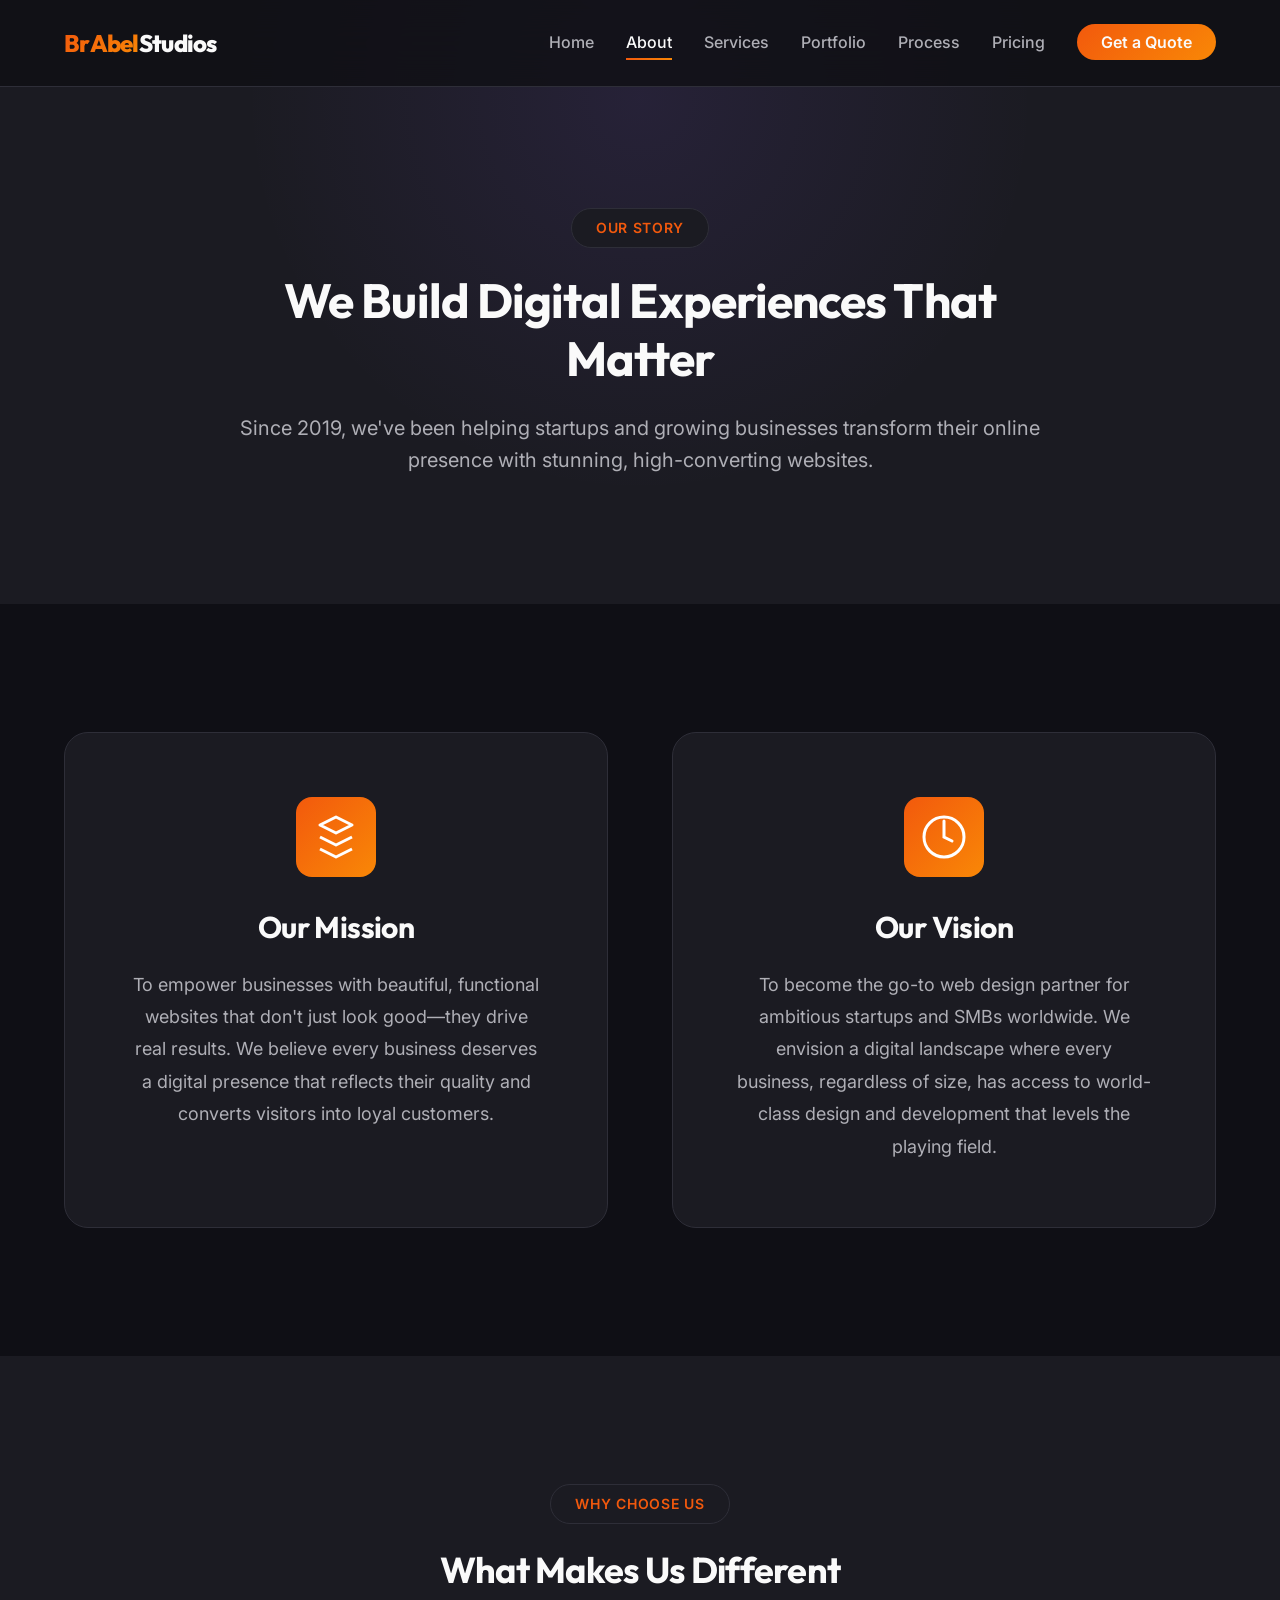
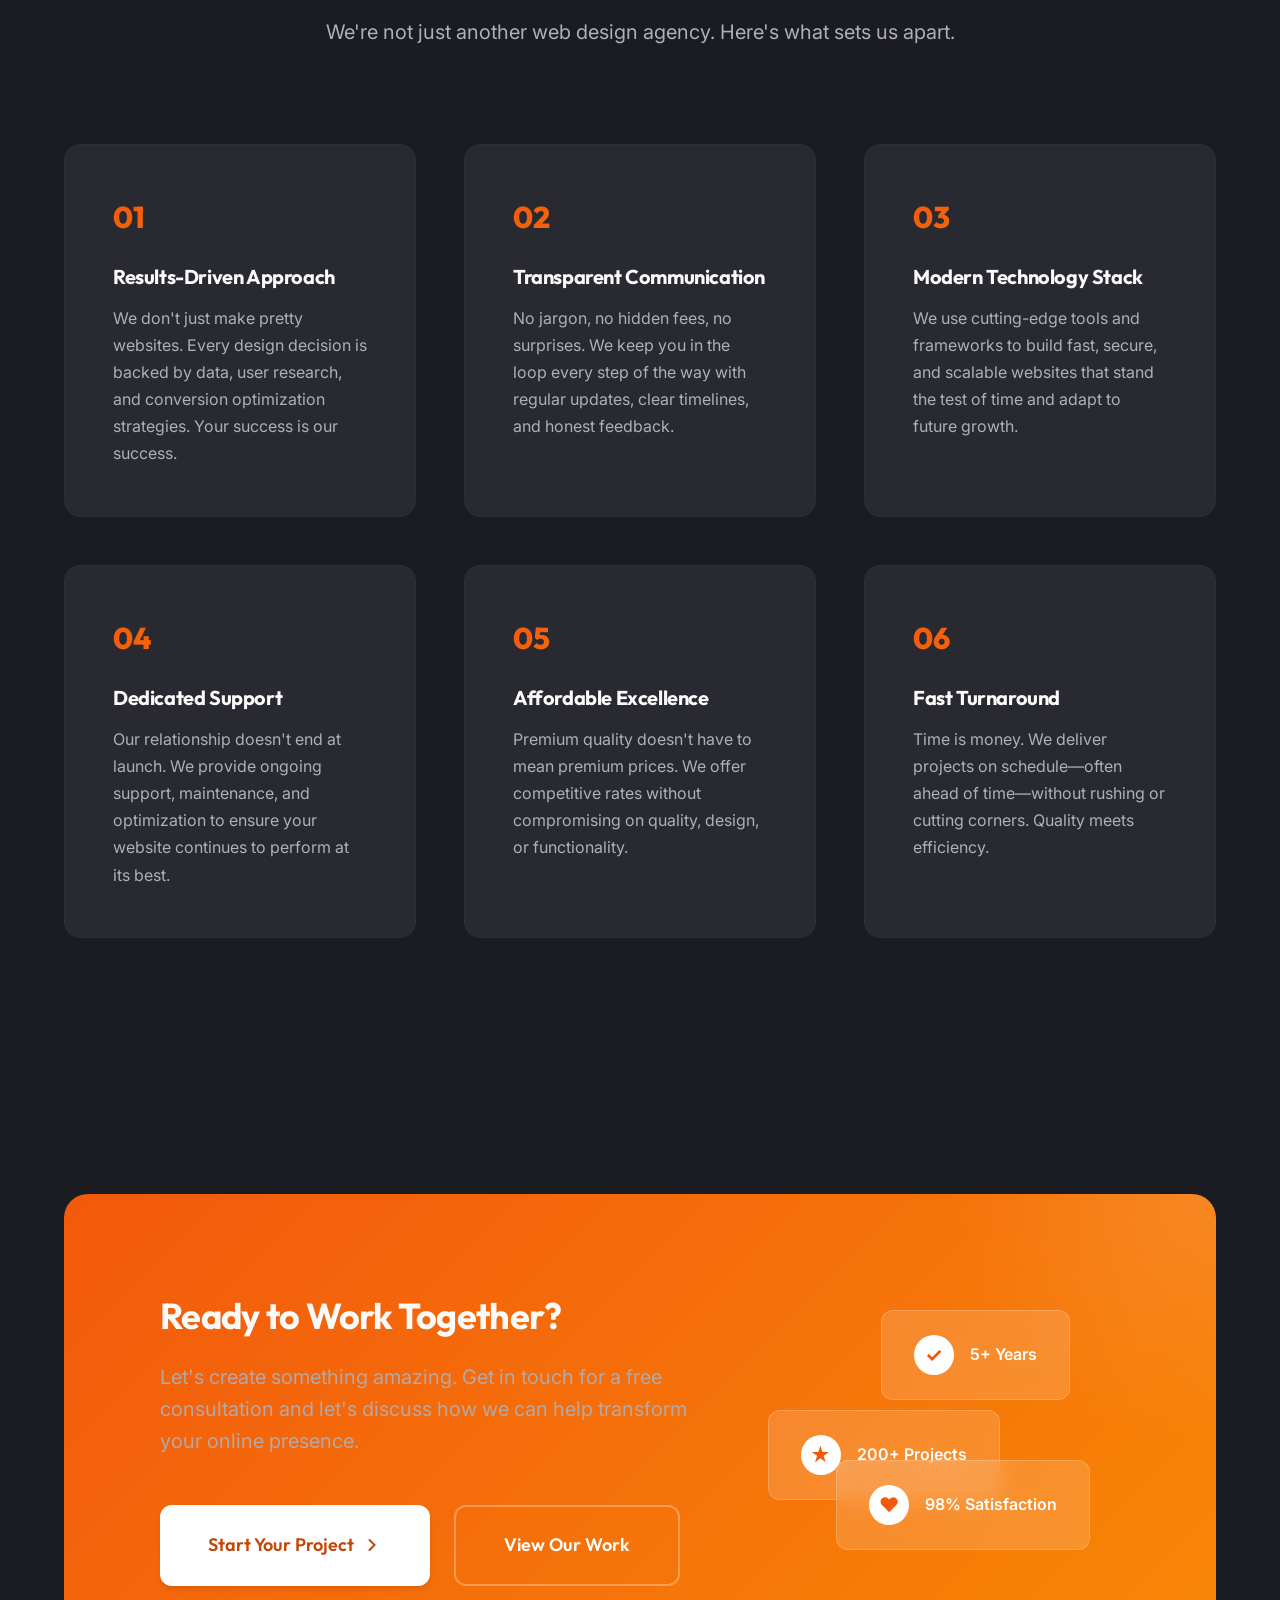
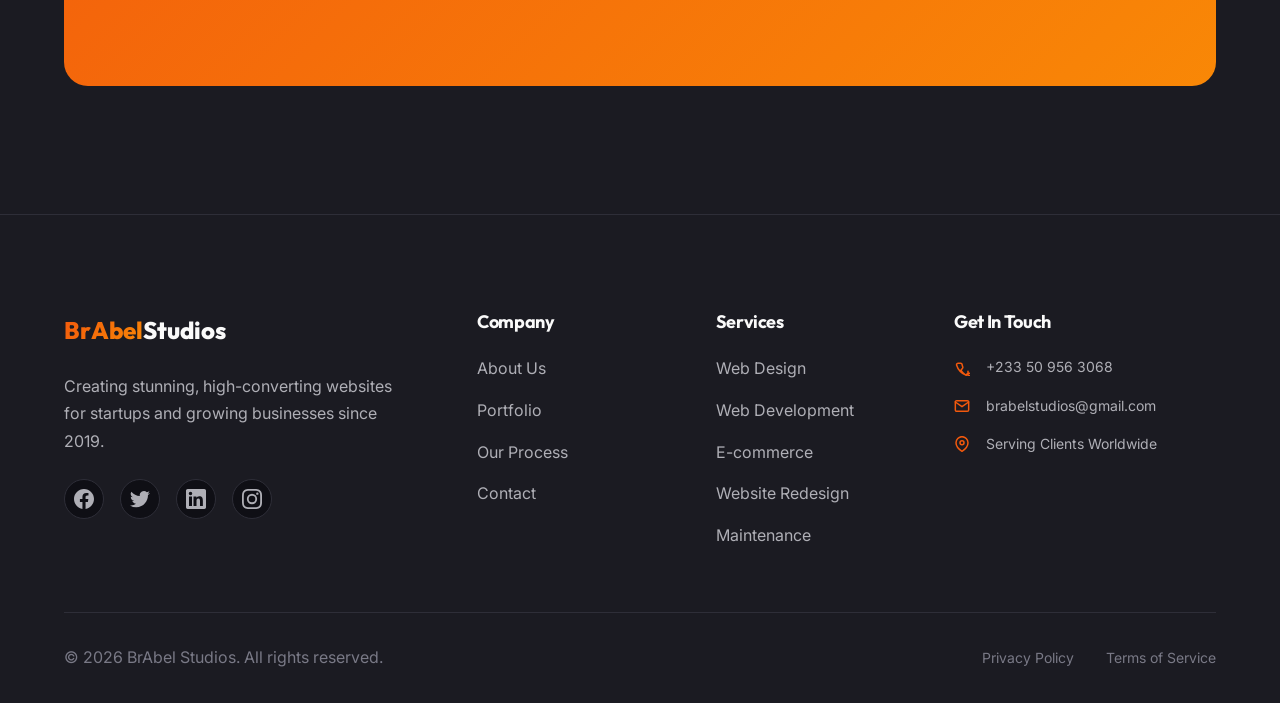
==== about.html @ a4b7f969 "Add files via upload" ====
<!DOCTYPE html>
<html lang="en">

<head>
    <meta charset="UTF-8">
    <meta name="viewport" content="width=device-width, initial-scale=1.0">
    <meta name="description"
        content="Learn about BrAbel Studios - a modern web design agency dedicated to creating stunning, high-converting websites for startups and growing businesses.">
    <title>About Us - BrAbel Studios</title>

    <link rel="preconnect" href="https://fonts.googleapis.com">
    <link rel="preconnect" href="https://fonts.gstatic.com" crossorigin>
    <link
        href="https://fonts.googleapis.com/css2?family=Inter:wght@300;400;500;600;700;800&family=Outfit:wght@400;500;600;700;800&display=swap"
        rel="stylesheet">

    <link rel="stylesheet" href="styles.css">
</head>

<body>
    <!-- Navigation -->
    <nav class="navbar" id="navbar">
        <div class="container nav-container">
            <a href="index.html" class="logo">
                <span class="logo-pixel">BrAbel</span><span class="logo-craft">Studios</span>
            </a>

            <ul class="nav-menu" id="navMenu">
                <li><a href="index.html" class="nav-link">Home</a></li>
                <li><a href="about.html" class="nav-link active">About</a></li>
                <li><a href="services.html" class="nav-link">Services</a></li>
                <li><a href="portfolio.html" class="nav-link">Portfolio</a></li>
                <li><a href="process.html" class="nav-link">Process</a></li>
                <li><a href="pricing.html" class="nav-link">Pricing</a></li>
                <li><a href="contact.html" class="nav-link nav-cta">Get a Quote</a></li>
            </ul>

            <button class="mobile-toggle" id="mobileToggle" aria-label="Toggle navigation">
                <span></span>
                <span></span>
                <span></span>
            </button>
        </div>
    </nav>

    <!-- Page Header -->
    <section class="page-header">
        <div class="container">
            <div class="page-header-content">
                <span class="section-badge">Our Story</span>
                <h1 class="page-title">We Build Digital Experiences That Matter</h1>
                <p class="page-description">
                    Since 2019, we've been helping startups and growing businesses transform their
                    online presence with stunning, high-converting websites.
                </p>
            </div>
        </div>
    </section>

    <!-- Mission & Vision -->
    <section class="section">
        <div class="container">
            <div class="mission-grid">
                <div class="mission-card">
                    <div class="mission-icon">
                        <svg width="48" height="48" viewBox="0 0 48 48" fill="none">
                            <path d="M24 4L8 12L24 20L40 12L24 4Z" stroke="currentColor" stroke-width="3"
                                stroke-linejoin="round" />
                            <path d="M8 24L24 32L40 24" stroke="currentColor" stroke-width="3"
                                stroke-linejoin="round" />
                            <path d="M8 36L24 44L40 36" stroke="currentColor" stroke-width="3"
                                stroke-linejoin="round" />
                        </svg>
                    </div>
                    <h3 class="mission-title">Our Mission</h3>
                    <p class="mission-text">
                        To empower businesses with beautiful, functional websites that don't just look
                        good—they drive real results. We believe every business deserves a digital presence
                        that reflects their quality and converts visitors into loyal customers.
                    </p>
                </div>

                <div class="mission-card">
                    <div class="mission-icon">
                        <svg width="48" height="48" viewBox="0 0 48 48" fill="none">
                            <circle cx="24" cy="24" r="20" stroke="currentColor" stroke-width="3" />
                            <path d="M24 8V24L32 28" stroke="currentColor" stroke-width="3" stroke-linecap="round" />
                        </svg>
                    </div>
                    <h3 class="mission-title">Our Vision</h3>
                    <p class="mission-text">
                        To become the go-to web design partner for ambitious startups and SMBs worldwide.
                        We envision a digital landscape where every business, regardless of size, has access
                        to world-class design and development that levels the playing field.
                    </p>
                </div>
            </div>
        </div>
    </section>

    <!-- What Makes Us Different -->
    <section class="section section-dark">
        <div class="container">
            <div class="section-header">
                <span class="section-badge">Why Choose Us</span>
                <h2 class="section-title">What Makes Us Different</h2>
                <p class="section-description">
                    We're not just another web design agency. Here's what sets us apart.
                </p>
            </div>

            <div class="difference-grid">
                <div class="difference-card">
                    <div class="difference-number">01</div>
                    <h3 class="difference-title">Results-Driven Approach</h3>
                    <p class="difference-text">
                        We don't just make pretty websites. Every design decision is backed by data,
                        user research, and conversion optimization strategies. Your success is our success.
                    </p>
                </div>

                <div class="difference-card">
                    <div class="difference-number">02</div>
                    <h3 class="difference-title">Transparent Communication</h3>
                    <p class="difference-text">
                        No jargon, no hidden fees, no surprises. We keep you in the loop every step
                        of the way with regular updates, clear timelines, and honest feedback.
                    </p>
                </div>

                <div class="difference-card">
                    <div class="difference-number">03</div>
                    <h3 class="difference-title">Modern Technology Stack</h3>
                    <p class="difference-text">
                        We use cutting-edge tools and frameworks to build fast, secure, and scalable
                        websites that stand the test of time and adapt to future growth.
                    </p>
                </div>

                <div class="difference-card">
                    <div class="difference-number">04</div>
                    <h3 class="difference-title">Dedicated Support</h3>
                    <p class="difference-text">
                        Our relationship doesn't end at launch. We provide ongoing support, maintenance,
                        and optimization to ensure your website continues to perform at its best.
                    </p>
                </div>

                <div class="difference-card">
                    <div class="difference-number">05</div>
                    <h3 class="difference-title">Affordable Excellence</h3>
                    <p class="difference-text">
                        Premium quality doesn't have to mean premium prices. We offer competitive rates
                        without compromising on quality, design, or functionality.
                    </p>
                </div>

                <div class="difference-card">
                    <div class="difference-number">06</div>
                    <h3 class="difference-title">Fast Turnaround</h3>
                    <p class="difference-text">
                        Time is money. We deliver projects on schedule—often ahead of time—without
                        rushing or cutting corners. Quality meets efficiency.
                    </p>
                </div>
            </div>
        </div>
    </section>

    <!-- Team Section - HIDDEN FOR NOW -->
    <!--
    <section class="section">
        <div class="container">
            <div class="section-header">
                <span class="section-badge">Meet The Team</span>
                <h2 class="section-title">The People Behind BrAbel Studios</h2>
                <p class="section-description">
                    A small but mighty team of designers, developers, and strategists passionate
                    about creating exceptional digital experiences.
                </p>
            </div>

            <div class="team-grid">
                Team content hidden - will be added later
            </div>
        </div>
    </section>
    -->


    <!-- CTA Section -->
    <section class="cta-section section">
        <div class="container">
            <div class="cta-card">
                <div class="cta-content">
                    <h2 class="cta-title">Ready to Work Together?</h2>
                    <p class="cta-text">
                        Let's create something amazing. Get in touch for a free consultation
                        and let's discuss how we can help transform your online presence.
                    </p>
                    <div class="cta-buttons">
                        <a href="contact.html" class="btn btn-primary btn-large">
                            Start Your Project
                            <svg width="20" height="20" viewBox="0 0 20 20" fill="none">
                                <path d="M7.5 15L12.5 10L7.5 5" stroke="currentColor" stroke-width="2"
                                    stroke-linecap="round" />
                            </svg>
                        </a>
                        <a href="portfolio.html" class="btn btn-outline btn-large">
                            View Our Work
                        </a>
                    </div>
                </div>
                <div class="cta-visual">
                    <div class="cta-float-card card-1">
                        <div class="float-icon">✓</div>
                        <div class="float-text">5+ Years</div>
                    </div>
                    <div class="cta-float-card card-2">
                        <div class="float-icon">★</div>
                        <div class="float-text">200+ Projects</div>
                    </div>
                    <div class="cta-float-card card-3">
                        <div class="float-icon">♥</div>
                        <div class="float-text">98% Satisfaction</div>
                    </div>
                </div>
            </div>
        </div>
    </section>

    <!-- Footer -->
    <footer class="footer">
        <div class="container">
            <div class="footer-content">
                <div class="footer-col">
                    <a href="index.html" class="footer-logo">
                        <span class="logo-pixel">BrAbel</span><span class="logo-craft">Studios</span>
                    </a>
                    <p class="footer-description">
                        Creating stunning, high-converting websites for startups and growing businesses since 2019.
                    </p>
                    <div class="social-links">
                        <a href="#" aria-label="Facebook" class="social-link">
                            <svg width="20" height="20" viewBox="0 0 20 20" fill="currentColor">
                                <path
                                    d="M20 10c0-5.523-4.477-10-10-10S0 4.477 0 10c0 4.991 3.657 9.128 8.438 9.878v-6.987h-2.54V10h2.54V7.797c0-2.506 1.492-3.89 3.777-3.89 1.094 0 2.238.195 2.238.195v2.46h-1.26c-1.243 0-1.63.771-1.63 1.562V10h2.773l-.443 2.89h-2.33v6.988C16.343 19.128 20 14.991 20 10z" />
                            </svg>
                        </a>
                        <a href="#" aria-label="Twitter" class="social-link">
                            <svg width="20" height="20" viewBox="0 0 20 20" fill="currentColor">
                                <path
                                    d="M6.29 18.251c7.547 0 11.675-6.253 11.675-11.675 0-.178 0-.355-.012-.53A8.348 8.348 0 0020 3.92a8.19 8.19 0 01-2.357.646 4.118 4.118 0 001.804-2.27 8.224 8.224 0 01-2.605.996 4.107 4.107 0 00-6.993 3.743 11.65 11.65 0 01-8.457-4.287 4.106 4.106 0 001.27 5.477A4.073 4.073 0 01.8 7.713v.052a4.105 4.105 0 003.292 4.022 4.095 4.095 0 01-1.853.07 4.108 4.108 0 003.834 2.85A8.233 8.233 0 010 16.407a11.616 11.616 0 006.29 1.84" />
                            </svg>
                        </a>
                        <a href="#" aria-label="LinkedIn" class="social-link">
                            <svg width="20" height="20" viewBox="0 0 20 20" fill="currentColor">
                                <path
                                    d="M18.335 0H1.665C.747 0 0 .746 0 1.665v16.67C0 19.253.746 20 1.665 20h16.67C19.254 20 20 19.254 20 18.335V1.665C20 .747 19.254 0 18.335 0zM6.003 17.001H3.002V7.5h3.001v9.501zM4.502 6.251a1.75 1.75 0 110-3.5 1.75 1.75 0 010 3.5zM17.005 17.001h-3.001v-4.875c0-1.162-.023-2.658-1.62-2.658-1.621 0-1.869 1.266-1.869 2.575v4.958H7.514V7.5h2.877v1.296h.041c.4-.759 1.379-1.56 2.838-1.56 3.035 0 3.595 1.998 3.595 4.595v5.17h-.86z" />
                            </svg>
                        </a>
                        <a href="#" aria-label="Instagram" class="social-link">
                            <svg width="20" height="20" viewBox="0 0 20 20" fill="currentColor">
                                <path
                                    d="M10 0C7.284 0 6.944.012 5.877.06 4.813.11 4.086.278 3.45.525a4.947 4.947 0 00-1.788 1.163A4.947 4.947 0 00.525 3.45C.278 4.086.109 4.813.06 5.877.012 6.944 0 7.284 0 10s.012 3.056.06 4.123c.05 1.064.218 1.791.465 2.427a4.947 4.947 0 001.163 1.788 4.947 4.947 0 001.788 1.163c.636.247 1.363.415 2.427.465 1.067.048 1.407.06 4.123.06s3.056-.012 4.123-.06c1.064-.05 1.791-.218 2.427-.465a4.947 4.947 0 001.788-1.163 4.947 4.947 0 001.163-1.788c.247-.636.415-1.363.465-2.427.048-1.067.06-1.407.06-4.123s-.012-3.056-.06-4.123c-.05-1.064-.218-1.791-.465-2.427a4.947 4.947 0 00-1.163-1.788A4.947 4.947 0 0016.55.525C15.914.278 15.187.109 14.123.06 13.056.012 12.716 0 10 0zm0 1.802c2.67 0 2.986.01 4.04.058.976.045 1.505.207 1.858.344.467.182.8.398 1.15.748.35.35.566.683.748 1.15.137.353.3.882.344 1.858.048 1.054.058 1.37.058 4.04s-.01 2.986-.058 4.04c-.045.976-.207 1.505-.344 1.858-.182.467-.398.8-.748 1.15-.35.35-.683.566-1.15.748-.353.137-.882.3-1.858.344-1.054.048-1.37.058-4.04.058s-2.986-.01-4.04-.058c-.976-.045-1.505-.207-1.858-.344a3.097 3.097 0 01-1.15-.748 3.097 3.097 0 01-.748-1.15c-.137-.353-.3-.882-.344-1.858-.048-1.054-.058-1.37-.058-4.04s.01-2.986.058-4.04c.045-.976.207-1.505.344-1.858.182-.467.398-.8.748-1.15.35-.35.683-.566 1.15-.748.353-.137.882-.3 1.858-.344 1.054-.048 1.37-.058 4.04-.058z" />
                                <path
                                    d="M10 13.333a3.333 3.333 0 110-6.666 3.333 3.333 0 010 6.666zm0-8.468a5.135 5.135 0 100 10.27 5.135 5.135 0 000-10.27zm6.538-.203a1.2 1.2 0 11-2.4 0 1.2 1.2 0 012.4 0z" />
                            </svg>
                        </a>
                    </div>
                </div>

                <div class="footer-col">
                    <h4 class="footer-heading">Company</h4>
                    <ul class="footer-links">
                        <li><a href="about.html">About Us</a></li>
                        <li><a href="portfolio.html">Portfolio</a></li>
                        <li><a href="process.html">Our Process</a></li>
                        <li><a href="contact.html">Contact</a></li>
                    </ul>
                </div>

                <div class="footer-col">
                    <h4 class="footer-heading">Services</h4>
                    <ul class="footer-links">
                        <li><a href="services.html#web-design">Web Design</a></li>
                        <li><a href="services.html#web-development">Web Development</a></li>
                        <li><a href="services.html#ecommerce">E-commerce</a></li>
                        <li><a href="services.html#redesign">Website Redesign</a></li>
                        <li><a href="services.html#maintenance">Maintenance</a></li>
                    </ul>
                </div>

                <div class="footer-col">
                    <h4 class="footer-heading">Get In Touch</h4>
                    <ul class="footer-contact">
                        <li>
                            <svg width="16" height="16" viewBox="0 0 16 16" fill="none">
                                <path
                                    d="M14 11.2v2.4a1.6 1.6 0 01-1.744 1.6A15.832 15.832 0 012.544 4.944 1.6 1.6 0 014.144 3.2h2.4a1.6 1.6 0 011.6 1.376c.102.768.289 1.522.56 2.248a1.6 1.6 0 01-.36 1.688L6.872 10.24a12.8 12.8 0 004.888 4.888l1.728-1.472a1.6 1.6 0 011.688-.36c.726.271 1.48.458 2.248.56A1.6 1.6 0 0114 14.4z"
                                    stroke="currentColor" stroke-width="1.5" stroke-linecap="round"
                                    stroke-linejoin="round" />
                            </svg>
                            +233 50 956 3068
                        </li>
                        <li>
                            <svg width="16" height="16" viewBox="0 0 16 16" fill="none">
                                <path
                                    d="M2.667 2.667h10.666c.734 0 1.334.6 1.334 1.333v8c0 .733-.6 1.333-1.334 1.333H2.667c-.734 0-1.334-.6-1.334-1.333V4c0-.733.6-1.333 1.334-1.333z"
                                    stroke="currentColor" stroke-width="1.5" stroke-linecap="round"
                                    stroke-linejoin="round" />
                                <path d="M14.667 4L8 8.667 1.333 4" stroke="currentColor" stroke-width="1.5"
                                    stroke-linecap="round" stroke-linejoin="round" />
                            </svg>
                            brabelstudios@gmail.com
                        </li>
                        <li>
                            <svg width="16" height="16" viewBox="0 0 16 16" fill="none">
                                <path d="M14 6.667c0 4.666-6 8.666-6 8.666s-6-4-6-8.666a6 6 0 0112 0z"
                                    stroke="currentColor" stroke-width="1.5" stroke-linecap="round"
                                    stroke-linejoin="round" />
                                <circle cx="8" cy="6.667" r="2" stroke="currentColor" stroke-width="1.5"
                                    stroke-linecap="round" stroke-linejoin="round" />
                            </svg>
                            Serving Clients Worldwide
                        </li>
                    </ul>
                </div>
            </div>

            <div class="footer-bottom">
                <p>&copy; 2026 BrAbel Studios. All rights reserved.</p>
                <div class="footer-legal">
                    <a href="privacy.html">Privacy Policy</a>
                    <a href="terms.html">Terms of Service</a>
                </div>
            </div>
        </div>
    </footer>

    <script src="script.js"></script>
</body>

</html>
---- styles.css ----
/* ===================================
   BRABEL STUDIOS - DESIGN SYSTEM
   Modern, Premium Web Design Company
   =================================== */

/* ============= RESET & BASE ============= */
*,
*::before,
*::after {
    margin: 0;
    padding: 0;
    box-sizing: border-box;
}

:root {
    /* Color Palette - BrAbel Theme */
    --primary-hue: 20;
    --primary-sat: 90%;
    --primary-light: 50%;

    --color-primary: hsl(var(--primary-hue), var(--primary-sat), var(--primary-light));
    --color-primary-light: hsl(var(--primary-hue), var(--primary-sat), 60%);
    --color-primary-dark: hsl(var(--primary-hue), var(--primary-sat), 40%);

    --color-secondary: hsl(32, 95%, 50%);
    --color-accent: hsl(16, 95%, 55%);

    /* Neutrals */
    --color-background: hsl(240, 15%, 7%);
    --color-surface: hsl(240, 12%, 12%);
    --color-surface-light: hsl(240, 10%, 18%);

    --color-text-primary: hsl(0, 0%, 98%);
    --color-text-secondary: hsl(240, 5%, 70%);
    --color-text-muted: hsl(240, 5%, 50%);

    --color-border: hsl(240, 10%, 20%);
    --color-border-light: hsl(240, 8%, 25%);

    /* Gradients - BrAbel Theme */
    --gradient-primary: linear-gradient(135deg,
            hsl(20, 90%, 50%) 0%,
            hsl(32, 95%, 50%) 100%);

    --gradient-secondary: linear-gradient(135deg,
            hsl(16, 95%, 55%) 0%,
            hsl(20, 90%, 50%) 100%);

    --gradient-accent: linear-gradient(135deg,
            hsl(32, 95%, 50%) 0%,
            hsl(38, 95%, 60%) 100%);

    --gradient-orb-1: radial-gradient(circle,
            hsla(20, 90%, 50%, 0.3) 0%,
            transparent 70%);

    --gradient-orb-2: radial-gradient(circle,
            hsla(32, 95%, 50%, 0.25) 0%,
            transparent 70%);

    --gradient-orb-3: radial-gradient(circle,
            hsla(16, 95%, 55%, 0.2) 0%,
            transparent 70%);

    /* Typography */
    --font-primary: 'Inter', -apple-system, BlinkMacSystemFont, 'Segoe UI', sans-serif;
    --font-display: 'Outfit', var(--font-primary);

    --font-size-xs: 0.75rem;
    /* 12px */
    --font-size-sm: 0.875rem;
    /* 14px */
    --font-size-base: 1rem;
    /* 16px */
    --font-size-lg: 1.125rem;
    /* 18px */
    --font-size-xl: 1.25rem;
    /* 20px */
    --font-size-2xl: 1.5rem;
    /* 24px */
    --font-size-3xl: 1.875rem;
    /* 30px */
    --font-size-4xl: 2.25rem;
    /* 36px */
    --font-size-5xl: 3rem;
    /* 48px */
    --font-size-6xl: 3.75rem;
    /* 60px */

    /* Spacing */
    --spacing-xs: 0.25rem;
    /* 4px */
    --spacing-sm: 0.5rem;
    /* 8px */
    --spacing-md: 1rem;
    /* 16px */
    --spacing-lg: 1.5rem;
    /* 24px */
    --spacing-xl: 2rem;
    /* 32px */
    --spacing-2xl: 3rem;
    /* 48px */
    --spacing-3xl: 4rem;
    /* 64px */
    --spacing-4xl: 6rem;
    /* 96px */
    --spacing-5xl: 8rem;
    /* 128px */

    /* Border Radius */
    --radius-sm: 0.375rem;
    /* 6px */
    --radius-md: 0.5rem;
    /* 8px */
    --radius-lg: 0.75rem;
    /* 12px */
    --radius-xl: 1rem;
    /* 16px */
    --radius-2xl: 1.5rem;
    /* 24px */
    --radius-full: 9999px;

    /* Shadows */
    --shadow-sm: 0 1px 2px 0 rgba(0, 0, 0, 0.05);
    --shadow-md: 0 4px 6px -1px rgba(0, 0, 0, 0.1);
    --shadow-lg: 0 10px 15px -3px rgba(0, 0, 0, 0.2);
    --shadow-xl: 0 20px 25px -5px rgba(0, 0, 0, 0.3);
    --shadow-2xl: 0 25px 50px -12px rgba(0, 0, 0, 0.5);

    --shadow-glow: 0 0 30px rgba(234, 88, 12, 0.3);
    --shadow-glow-lg: 0 0 60px rgba(234, 88, 12, 0.4);

    /* Transitions */
    --transition-fast: 150ms cubic-bezier(0.4, 0, 0.2, 1);
    --transition-base: 300ms cubic-bezier(0.4, 0, 0.2, 1);
    --transition-slow: 500ms cubic-bezier(0.4, 0, 0.2, 1);

    /* Z-Index */
    --z-dropdown: 1000;
    --z-sticky: 1020;
    --z-fixed: 1030;
    --z-modal: 1040;
    --z-popover: 1050;
    --z-tooltip: 1060;
}

html {
    scroll-behavior: smooth;
    -webkit-font-smoothing: antialiased;
    -moz-osx-font-smoothing: grayscale;
}

body {
    font-family: var(--font-primary);
    font-size: var(--font-size-base);
    line-height: 1.6;
    color: var(--color-text-primary);
    background-color: var(--color-background);
    overflow-x: hidden;
}

/* ============= TYPOGRAPHY ============= */
h1,
h2,
h3,
h4,
h5,
h6 {
    font-family: var(--font-display);
    font-weight: 700;
    line-height: 1.2;
    letter-spacing: -0.02em;
    color: var(--color-text-primary);
}

h1 {
    font-size: var(--font-size-5xl);
}

h2 {
    font-size: var(--font-size-4xl);
}

h3 {
    font-size: var(--font-size-3xl);
}

h4 {
    font-size: var(--font-size-2xl);
}

h5 {
    font-size: var(--font-size-xl);
}

h6 {
    font-size: var(--font-size-lg);
}

p {
    margin-bottom: var(--spacing-md);
    color: var(--color-text-secondary);
}

a {
    color: var(--color-primary);
    text-decoration: none;
    transition: color var(--transition-fast);
}

a:hover {
    color: var(--color-primary-light);
}

.gradient-text {
    background: var(--gradient-primary);
    -webkit-background-clip: text;
    -webkit-text-fill-color: transparent;
    background-clip: text;
}

/* ============= LAYOUT ============= */
.container {
    width: 100%;
    max-width: 1200px;
    margin: 0 auto;
    padding: 0 var(--spacing-lg);
}

.section {
    padding: var(--spacing-5xl) 0;
}

.section-dark {
    background-color: var(--color-surface);
}

/* ============= NAVIGATION ============= */
.navbar {
    position: fixed;
    top: 0;
    left: 0;
    right: 0;
    z-index: var(--z-fixed);
    background-color: hsla(240, 15%, 7%, 0.8);
    backdrop-filter: blur(20px);
    border-bottom: 1px solid var(--color-border);
    transition: all var(--transition-base);
}

.navbar.scrolled {
    background-color: hsla(240, 15%, 7%, 0.95);
    box-shadow: var(--shadow-lg);
}

.nav-container {
    display: flex;
    align-items: center;
    justify-content: space-between;
    padding: var(--spacing-lg) var(--spacing-lg);
}

.logo {
    font-family: var(--font-display);
    font-size: var(--font-size-2xl);
    font-weight: 800;
    letter-spacing: -0.03em;
}

.logo-pixel {
    background: var(--gradient-primary);
    -webkit-background-clip: text;
    -webkit-text-fill-color: transparent;
    background-clip: text;
}

.logo-craft {
    color: var(--color-text-primary);
}

.nav-menu {
    display: flex;
    gap: var(--spacing-xl);
    list-style: none;
    align-items: center;
}

.nav-link {
    position: relative;
    padding: var(--spacing-sm) 0;
    font-weight: 500;
    color: var(--color-text-secondary);
    transition: color var(--transition-fast);
}

.nav-link::after {
    content: '';
    position: absolute;
    bottom: 0;
    left: 0;
    width: 0;
    height: 2px;
    background: var(--gradient-primary);
    transition: width var(--transition-base);
}

.nav-link:hover,
.nav-link.active {
    color: var(--color-text-primary);
}

.nav-link:hover::after,
.nav-link.active::after {
    width: 100%;
}

.nav-cta {
    padding: var(--spacing-sm) var(--spacing-lg);
    background: var(--gradient-primary);
    color: var(--color-text-primary);
    border-radius: var(--radius-full);
    font-weight: 600;
}

.nav-cta::after {
    display: none;
}

.nav-cta:hover {
    transform: translateY(-2px);
    box-shadow: var(--shadow-glow);
}

.mobile-toggle {
    display: none;
    flex-direction: column;
    gap: 6px;
    background: none;
    border: none;
    cursor: pointer;
    padding: var(--spacing-sm);
}

.mobile-toggle span {
    width: 24px;
    height: 2px;
    background: var(--color-text-primary);
    border-radius: var(--radius-full);
    transition: all var(--transition-base);
}

/* ============= BUTTONS ============= */
.btn {
    display: inline-flex;
    align-items: center;
    justify-content: center;
    gap: var(--spacing-sm);
    padding: var(--spacing-md) var(--spacing-xl);
    font-size: var(--font-size-base);
    font-weight: 600;
    font-family: var(--font-display);
    border: none;
    border-radius: var(--radius-lg);
    cursor: pointer;
    transition: all var(--transition-base);
    text-decoration: none;
}

.btn-primary {
    background: var(--gradient-primary);
    color: var(--color-text-primary);
    box-shadow: var(--shadow-md);
}

.btn-primary:hover {
    transform: translateY(-2px);
    box-shadow: var(--shadow-glow);
}

.btn-secondary {
    background: var(--color-surface);
    color: var(--color-text-primary);
    border: 1px solid var(--color-border-light);
}

.btn-secondary:hover {
    background: var(--color-surface-light);
    border-color: var(--color-primary);
}

.btn-outline {
    background: transparent;
    color: var(--color-text-primary);
    border: 2px solid var(--color-border-light);
}

.btn-outline:hover {
    border-color: var(--color-primary);
    background: var(--color-surface);
}

.btn-large {
    padding: var(--spacing-lg) var(--spacing-2xl);
    font-size: var(--font-size-lg);
}

.btn svg {
    transition: transform var(--transition-fast);
}

.btn:hover svg {
    transform: translateX(4px);
}

/* ============= HERO SECTION ============= */
.hero {
    position: relative;
    min-height: 100vh;
    display: flex;
    align-items: center;
    padding-top: 80px;
    overflow: hidden;
}

.hero-background {
    position: absolute;
    inset: 0;
    overflow: hidden;
    pointer-events: none;
}

.gradient-orb {
    position: absolute;
    border-radius: 50%;
    filter: blur(80px);
    opacity: 0.6;
    animation: float 20s ease-in-out infinite;
}

.orb-1 {
    width: 600px;
    height: 600px;
    top: -200px;
    right: -100px;
    background: var(--gradient-orb-1);
    animation-delay: 0s;
}

.orb-2 {
    width: 500px;
    height: 500px;
    bottom: -150px;
    left: -100px;
    background: var(--gradient-orb-2);
    animation-delay: 5s;
}

.orb-3 {
    width: 400px;
    height: 400px;
    top: 50%;
    left: 50%;
    transform: translate(-50%, -50%);
    background: var(--gradient-orb-3);
    animation-delay: 10s;
}

@keyframes float {

    0%,
    100% {
        transform: translate(0, 0) scale(1);
    }

    33% {
        transform: translate(30px, -30px) scale(1.1);
    }

    66% {
        transform: translate(-20px, 20px) scale(0.9);
    }
}

.hero-container {
    display: grid;
    grid-template-columns: 1fr 1fr;
    gap: var(--spacing-4xl);
    align-items: center;
    position: relative;
    z-index: 1;
}

.hero-content {
    animation: fadeInUp 1s ease-out;
}

@keyframes fadeInUp {
    from {
        opacity: 0;
        transform: translateY(30px);
    }

    to {
        opacity: 1;
        transform: translateY(0);
    }
}

.hero-badge {
    display: inline-flex;
    align-items: center;
    gap: var(--spacing-sm);
    padding: var(--spacing-sm) var(--spacing-lg);
    background: var(--color-surface);
    border: 1px solid var(--color-border);
    border-radius: var(--radius-full);
    font-size: var(--font-size-sm);
    font-weight: 600;
    color: var(--color-primary);
    margin-bottom: var(--spacing-lg);
}

.hero-badge svg {
    animation: sparkle 2s ease-in-out infinite;
}

@keyframes sparkle {

    0%,
    100% {
        opacity: 1;
        transform: scale(1) rotate(0deg);
    }

    50% {
        opacity: 0.5;
        transform: scale(1.2) rotate(180deg);
    }
}

.hero-title {
    font-size: var(--font-size-6xl);
    font-weight: 800;
    line-height: 1.1;
    margin-bottom: var(--spacing-lg);
    letter-spacing: -0.03em;
}

.hero-description {
    font-size: var(--font-size-xl);
    color: var(--color-text-secondary);
    margin-bottom: var(--spacing-2xl);
    max-width: 90%;
}

.hero-cta {
    display: flex;
    gap: var(--spacing-lg);
    margin-bottom: var(--spacing-3xl);
}

.hero-stats {
    display: flex;
    gap: var(--spacing-2xl);
    align-items: center;
    padding-top: var(--spacing-2xl);
    border-top: 1px solid var(--color-border);
}

.stat-item {
    text-align: center;
}

.stat-number {
    font-size: var(--font-size-3xl);
    font-weight: 800;
    font-family: var(--font-display);
    background: var(--gradient-primary);
    -webkit-background-clip: text;
    -webkit-text-fill-color: transparent;
    background-clip: text;
}

.stat-label {
    font-size: var(--font-size-sm);
    color: var(--color-text-muted);
    margin-top: var(--spacing-xs);
}

.stat-divider {
    width: 1px;
    height: 40px;
    background: var(--color-border);
}

/* Hero Visual - Mockups */
.hero-visual {
    position: relative;
    height: 600px;
    animation: fadeIn 1.5s ease-out 0.3s both;
}

@keyframes fadeIn {
    from {
        opacity: 0;
    }

    to {
        opacity: 1;
    }
}

.mockup-container {
    position: relative;
    width: 100%;
    height: 100%;
}

.mockup-card {
    position: absolute;
    background: var(--color-surface);
    border: 1px solid var(--color-border);
    border-radius: var(--radius-xl);
    box-shadow: var(--shadow-2xl);
    transition: transform var(--transition-slow);
}

.mockup-card:hover {
    transform: translateY(-10px);
}

.mockup-1 {
    width: 400px;
    height: 280px;
    top: 0;
    left: 0;
    z-index: 3;
    animation: floatSlow 6s ease-in-out infinite;
}

.mockup-2 {
    width: 350px;
    height: 240px;
    bottom: 80px;
    right: 0;
    z-index: 2;
    animation: floatSlow 8s ease-in-out infinite 2s;
}

.mockup-3 {
    width: 180px;
    height: 360px;
    bottom: 0;
    left: 50%;
    transform: translateX(-50%);
    z-index: 1;
    animation: floatSlow 7s ease-in-out infinite 1s;
}

@keyframes floatSlow {

    0%,
    100% {
        transform: translateY(0);
    }

    50% {
        transform: translateY(-20px);
    }
}

.mockup-window {
    padding: var(--spacing-md);
    border-bottom: 1px solid var(--color-border);
}

.mockup-dots {
    display: flex;
    gap: var(--spacing-sm);
}

.mockup-dots span {
    width: 10px;
    height: 10px;
    border-radius: 50%;
    background: var(--color-border-light);
}

.mockup-dots span:nth-child(1) {
    background: #ff5f56;
}

.mockup-dots span:nth-child(2) {
    background: #ffbd2e;
}

.mockup-dots span:nth-child(3) {
    background: #27c93f;
}

.mockup-content {
    width: 100%;
    height: calc(100% - 60px);
    background: linear-gradient(135deg, var(--color-surface-light) 0%, var(--color-surface) 100%);
    background-size: cover;
    background-position: center;
    border-radius: 0 0 var(--radius-xl) var(--radius-xl);
}

.mockup-phone {
    width: 100%;
    height: 100%;
    background: linear-gradient(135deg, var(--color-surface-light) 0%, var(--color-surface) 100%);
    background-size: cover;
    background-position: center;
    border-radius: var(--radius-xl);
}

/* ============= SECTION STYLES ============= */
.section-header {
    text-align: center;
    max-width: 700px;
    margin: 0 auto var(--spacing-4xl);
}

.section-badge {
    display: inline-block;
    padding: var(--spacing-sm) var(--spacing-lg);
    background: var(--color-surface);
    border: 1px solid var(--color-border);
    border-radius: var(--radius-full);
    font-size: var(--font-size-sm);
    font-weight: 600;
    color: var(--color-primary);
    margin-bottom: var(--spacing-lg);
    text-transform: uppercase;
    letter-spacing: 0.05em;
}

.section-title {
    margin-bottom: var(--spacing-lg);
}

.section-description {
    font-size: var(--font-size-xl);
    color: var(--color-text-secondary);
}

.section-cta {
    text-align: center;
    margin-top: var(--spacing-4xl);
}

/* ============= SERVICES PREVIEW ============= */
.services-grid {
    display: grid;
    grid-template-columns: repeat(auto-fit, minmax(320px, 1fr));
    gap: var(--spacing-2xl);
}

.service-card {
    padding: var(--spacing-2xl);
    background: var(--color-surface);
    border: 1px solid var(--color-border);
    border-radius: var(--radius-xl);
    transition: all var(--transition-base);
}

.service-card:hover {
    transform: translateY(-8px);
    border-color: var(--color-primary);
    box-shadow: var(--shadow-glow);
}

.service-icon {
    width: 64px;
    height: 64px;
    display: flex;
    align-items: center;
    justify-content: center;
    background: var(--gradient-primary);
    border-radius: var(--radius-lg);
    margin-bottom: var(--spacing-lg);
    color: var(--color-text-primary);
}

.service-title {
    font-size: var(--font-size-2xl);
    margin-bottom: var(--spacing-md);
}

.service-text {
    color: var(--color-text-secondary);
    margin-bottom: var(--spacing-lg);
    line-height: 1.7;
}

.service-link {
    display: inline-flex;
    align-items: center;
    gap: var(--spacing-sm);
    color: var(--color-primary);
    font-weight: 600;
    transition: gap var(--transition-fast);
}

.service-link:hover {
    gap: var(--spacing-md);
}

/* ============= PORTFOLIO PREVIEW ============= */
.portfolio-grid {
    display: grid;
    grid-template-columns: repeat(auto-fit, minmax(350px, 1fr));
    gap: var(--spacing-2xl);
}

.portfolio-card {
    background: var(--color-surface-light);
    border: 1px solid var(--color-border);
    border-radius: var(--radius-xl);
    overflow: hidden;
    transition: all var(--transition-base);
}

.portfolio-card:hover {
    transform: translateY(-8px);
    box-shadow: var(--shadow-xl);
}

.portfolio-image {
    position: relative;
    width: 100%;
    height: 280px;
    background: linear-gradient(135deg, var(--color-primary) 0%, var(--color-secondary) 100%);
    background-size: cover;
    background-position: center;
    overflow: hidden;
}

.portfolio-overlay {
    position: absolute;
    inset: 0;
    background: rgba(0, 0, 0, 0.8);
    display: flex;
    align-items: center;
    justify-content: center;
    opacity: 0;
    transition: opacity var(--transition-base);
}

.portfolio-card:hover .portfolio-overlay {
    opacity: 1;
}

.portfolio-view {
    padding: var(--spacing-md) var(--spacing-xl);
    background: var(--gradient-primary);
    color: var(--color-text-primary);
    border-radius: var(--radius-lg);
    font-weight: 600;
    transform: translateY(20px);
    transition: transform var(--transition-base);
}

.portfolio-card:hover .portfolio-view {
    transform: translateY(0);
}

.portfolio-content {
    padding: var(--spacing-2xl);
}

.portfolio-tags {
    display: flex;
    gap: var(--spacing-sm);
    margin-bottom: var(--spacing-lg);
}

.tag {
    padding: var(--spacing-xs) var(--spacing-md);
    background: var(--color-surface);
    border: 1px solid var(--color-border);
    border-radius: var(--radius-full);
    font-size: var(--font-size-xs);
    font-weight: 600;
    color: var(--color-primary);
    text-transform: uppercase;
    letter-spacing: 0.05em;
}

.portfolio-title {
    font-size: var(--font-size-2xl);
    margin-bottom: var(--spacing-md);
}

.portfolio-text {
    color: var(--color-text-secondary);
    margin-bottom: var(--spacing-lg);
}

.portfolio-metrics {
    display: flex;
    gap: var(--spacing-2xl);
    padding-top: var(--spacing-lg);
    border-top: 1px solid var(--color-border);
}

.metric {
    display: flex;
    flex-direction: column;
}

.metric-value {
    font-size: var(--font-size-2xl);
    font-weight: 700;
    font-family: var(--font-display);
    color: var(--color-primary);
}

.metric-label {
    font-size: var(--font-size-sm);
    color: var(--color-text-muted);
    margin-top: var(--spacing-xs);
}

/* ============= TESTIMONIALS ============= */
.testimonials-grid {
    display: grid;
    grid-template-columns: repeat(auto-fit, minmax(320px, 1fr));
    gap: var(--spacing-2xl);
}

.testimonial-card {
    padding: var(--spacing-2xl);
    background: var(--color-surface);
    border: 1px solid var(--color-border);
    border-radius: var(--radius-xl);
    transition: all var(--transition-base);
}

.testimonial-card:hover {
    transform: translateY(-8px);
    border-color: var(--color-primary);
    box-shadow: var(--shadow-glow);
}

.testimonial-rating {
    display: flex;
    gap: var(--spacing-xs);
    margin-bottom: var(--spacing-lg);
    color: #FFD700;
}

.testimonial-text {
    font-size: var(--font-size-lg);
    line-height: 1.7;
    color: var(--color-text-secondary);
    margin-bottom: var(--spacing-xl);
}

.testimonial-author {
    display: flex;
    align-items: center;
    gap: var(--spacing-md);
}

.author-avatar {
    width: 48px;
    height: 48px;
    display: flex;
    align-items: center;
    justify-content: center;
    background: var(--gradient-primary);
    border-radius: 50%;
    font-weight: 700;
    color: var(--color-text-primary);
}

.author-name {
    font-weight: 600;
    color: var(--color-text-primary);
}

.author-title {
    font-size: var(--font-size-sm);
    color: var(--color-text-muted);
}

/* ============= CTA SECTION ============= */
.cta-section {
    background: var(--color-surface);
}

.cta-card {
    position: relative;
    display: grid;
    grid-template-columns: 1.5fr 1fr;
    gap: var(--spacing-3xl);
    align-items: center;
    padding: var(--spacing-4xl);
    background: var(--gradient-primary);
    border-radius: var(--radius-2xl);
    overflow: hidden;
}

.cta-card::before {
    content: '';
    position: absolute;
    top: -50%;
    right: -20%;
    width: 500px;
    height: 500px;
    background: radial-gradient(circle, rgba(255, 255, 255, 0.1) 0%, transparent 70%);
    border-radius: 50%;
}

.cta-content {
    position: relative;
    z-index: 1;
}

.cta-title {
    font-size: var(--font-size-4xl);
    margin-bottom: var(--spacing-lg);
}

.cta-text {
    font-size: var(--font-size-xl);
    margin-bottom: var(--spacing-2xl);
    opacity: 0.9;
}

.cta-buttons {
    display: flex;
    gap: var(--spacing-lg);
}

.cta-buttons .btn-primary {
    background: rgba(255, 255, 255, 1);
    color: var(--color-primary-dark);
}

.cta-buttons .btn-outline {
    border-color: rgba(255, 255, 255, 0.3);
    color: white;
}

.cta-buttons .btn-outline:hover {
    background: rgba(255, 255, 255, 0.1);
    border-color: white;
}

.cta-visual {
    position: relative;
    height: 300px;
}

.cta-float-card {
    position: absolute;
    padding: var(--spacing-lg) var(--spacing-xl);
    background: rgba(255, 255, 255, 0.15);
    backdrop-filter: blur(10px);
    border: 1px solid rgba(255, 255, 255, 0.2);
    border-radius: var(--radius-lg);
    display: flex;
    align-items: center;
    gap: var(--spacing-md);
    animation: floatCard 4s ease-in-out infinite;
}

.cta-float-card.card-1 {
    top: 20px;
    right: 50px;
    animation-delay: 0s;
}

.cta-float-card.card-2 {
    top: 120px;
    right: 120px;
    animation-delay: 1s;
}

.cta-float-card.card-3 {
    bottom: 40px;
    right: 30px;
    animation-delay: 2s;
}

@keyframes floatCard {

    0%,
    100% {
        transform: translateY(0);
    }

    50% {
        transform: translateY(-15px);
    }
}

.float-icon {
    width: 40px;
    height: 40px;
    display: flex;
    align-items: center;
    justify-content: center;
    background: white;
    color: var(--color-primary);
    border-radius: 50%;
    font-size: var(--font-size-xl);
    font-weight: 700;
}

.float-text {
    font-weight: 600;
    color: white;
}

/* ============= FOOTER ============= */
.footer {
    background: var(--color-surface);
    padding: var(--spacing-4xl) 0 var(--spacing-xl);
    border-top: 1px solid var(--color-border);
}

.footer-content {
    display: grid;
    grid-template-columns: 2fr 1fr 1fr 1.5fr;
    gap: var(--spacing-3xl);
    margin-bottom: var(--spacing-3xl);
}

.footer-logo {
    font-family: var(--font-display);
    font-size: var(--font-size-2xl);
    font-weight: 800;
    margin-bottom: var(--spacing-lg);
    display: inline-block;
}

.footer-description {
    color: var(--color-text-secondary);
    margin-bottom: var(--spacing-lg);
    line-height: 1.7;
}

.social-links {
    display: flex;
    gap: var(--spacing-md);
}

.social-link {
    width: 40px;
    height: 40px;
    display: flex;
    align-items: center;
    justify-content: center;
    background: var(--color-background);
    border: 1px solid var(--color-border);
    border-radius: 50%;
    color: var(--color-text-secondary);
    transition: all var(--transition-base);
}

.social-link:hover {
    background: var(--gradient-primary);
    border-color: transparent;
    color: white;
    transform: translateY(-4px);
}

.footer-heading {
    font-size: var(--font-size-lg);
    margin-bottom: var(--spacing-lg);
    color: var(--color-text-primary);
}

.footer-links {
    list-style: none;
    display: flex;
    flex-direction: column;
    gap: var(--spacing-md);
}

.footer-links a {
    color: var(--color-text-secondary);
    transition: color var(--transition-fast);
}

.footer-links a:hover {
    color: var(--color-primary);
}

.footer-contact {
    list-style: none;
    display: flex;
    flex-direction: column;
    gap: var(--spacing-md);
}

.footer-contact li {
    display: flex;
    align-items: center;
    gap: var(--spacing-md);
    color: var(--color-text-secondary);
    font-size: var(--font-size-sm);
}

.footer-contact svg {
    flex-shrink: 0;
    color: var(--color-primary);
}

.footer-bottom {
    display: flex;
    justify-content: space-between;
    align-items: center;
    padding-top: var(--spacing-xl);
    border-top: 1px solid var(--color-border);
}

.footer-bottom p {
    color: var(--color-text-muted);
    margin: 0;
}

.footer-legal {
    display: flex;
    gap: var(--spacing-xl);
}

.footer-legal a {
    color: var(--color-text-muted);
    font-size: var(--font-size-sm);
}

.footer-legal a:hover {
    color: var(--color-primary);
}

/* ============= RESPONSIVE ============= */
@media (max-width: 1024px) {
    .hero-container {
        grid-template-columns: 1fr;
        gap: var(--spacing-3xl);
    }

    .hero-visual {
        height: 400px;
    }

    .mockup-1 {
        width: 300px;
        height: 210px;
    }

    .mockup-2 {
        width: 250px;
        height: 180px;
    }

    .mockup-3 {
        width: 140px;
        height: 280px;
    }

    .cta-card {
        grid-template-columns: 1fr;
    }

    .footer-content {
        grid-template-columns: repeat(2, 1fr);
    }
}

@media (max-width: 768px) {
    :root {
        --font-size-6xl: 2.5rem;
        --font-size-5xl: 2rem;
        --font-size-4xl: 1.75rem;
        --font-size-3xl: 1.5rem;
    }

    .mobile-toggle {
        display: flex;
    }

    .nav-menu {
        position: fixed;
        top: 73px;
        left: 0;
        right: 0;
        flex-direction: column;
        background: var(--color-surface);
        border-bottom: 1px solid var(--color-border);
        padding: var(--spacing-lg);
        gap: var(--spacing-md);
        transform: translateY(-100%);
        opacity: 0;
        transition: all var(--transition-base);
        pointer-events: none;
    }

    .nav-menu.active {
        transform: translateY(0);
        opacity: 1;
        pointer-events: all;
    }

    .hero {
        min-height: auto;
        padding: var(--spacing-4xl) 0;
    }

    .hero-title {
        font-size: var(--font-size-4xl);
    }

    .hero-description {
        max-width: 100%;
    }

    .hero-cta {
        flex-direction: column;
    }

    .hero-stats {
        flex-wrap: wrap;
        gap: var(--spacing-lg);
    }

    .hero-visual {
        display: none;
    }

    .section {
        padding: var(--spacing-3xl) 0;
    }

    .services-grid,
    .portfolio-grid,
    .testimonials-grid {
        grid-template-columns: 1fr;
    }

    .cta-visual {
        display: none;
    }

    .cta-buttons {
        flex-direction: column;
    }

    .footer-content {
        grid-template-columns: 1fr;
    }

    .footer-bottom {
        flex-direction: column;
        gap: var(--spacing-lg);
        text-align: center;
    }
}

@media (max-width: 480px) {
    .container {
        padding: 0 var(--spacing-md);
    }

    .btn-large {
        padding: var(--spacing-md) var(--spacing-xl);
        font-size: var(--font-size-base);
    }
}

/* ============= PAGE HEADER ============= */
.page-header {
    padding: calc(var(--spacing-5xl) + 80px) 0 var(--spacing-5xl);
    background: var(--color-surface);
    text-align: center;
    position: relative;
    overflow: hidden;
}

.page-header::before {
    content: '';
    position: absolute;
    top: -50%;
    left: 50%;
    transform: translateX(-50%);
    width: 800px;
    height: 800px;
    background: radial-gradient(circle, rgba(139, 92, 246, 0.1) 0%, transparent 70%);
    border-radius: 50%;
}

.page-header-content {
    position: relative;
    z-index: 1;
    max-width: 800px;
    margin: 0 auto;
}

.page-title {
    font-size: var(--font-size-5xl);
    margin-bottom: var(--spacing-lg);
}

.page-description {
    font-size: var(--font-size-xl);
    color: var(--color-text-secondary);
    margin: 0;
}

/* ============= MISSION & VISION ============= */
.mission-grid {
    display: grid;
    grid-template-columns: repeat(2, 1fr);
    gap: var(--spacing-3xl);
}

.mission-card {
    padding: var(--spacing-3xl);
    background: var(--color-surface);
    border: 1px solid var(--color-border);
    border-radius: var(--radius-2xl);
    text-align: center;
}

.mission-icon {
    width: 80px;
    height: 80px;
    margin: 0 auto var(--spacing-xl);
    display: flex;
    align-items: center;
    justify-content: center;
    background: var(--gradient-primary);
    border-radius: var(--radius-xl);
    color: white;
}

.mission-title {
    font-size: var(--font-size-3xl);
    margin-bottom: var(--spacing-lg);
}

.mission-text {
    font-size: var(--font-size-lg);
    color: var(--color-text-secondary);
    line-height: 1.8;
    margin: 0;
}

/* ============= DIFFERENCE CARDS ============= */
.difference-grid {
    display: grid;
    grid-template-columns: repeat(3, 1fr);
    gap: var(--spacing-2xl);
}

.difference-card {
    padding: var(--spacing-2xl);
    background: var(--color-surface-light);
    border: 1px solid var(--color-border);
    border-radius: var(--radius-xl);
    transition: all var(--transition-base);
}

.difference-card:hover {
    transform: translateY(-8px);
    border-color: var(--color-primary);
}

.difference-number {
    font-size: var(--font-size-3xl);
    font-weight: 800;
    font-family: var(--font-display);
    background: var(--gradient-primary);
    -webkit-background-clip: text;
    -webkit-text-fill-color: transparent;
    background-clip: text;
    margin-bottom: var(--spacing-lg);
}

.difference-title {
    font-size: var(--font-size-xl);
    margin-bottom: var(--spacing-md);
}

.difference-text {
    color: var(--color-text-secondary);
    line-height: 1.7;
    margin: 0;
}

/* ============= TEAM SECTION ============= */
.team-grid {
    display: grid;
    grid-template-columns: repeat(auto-fit, minmax(280px, 1fr));
    gap: var(--spacing-2xl);
}

.team-card {
    padding: var(--spacing-2xl);
    background: var(--color-surface);
    border: 1px solid var(--color-border);
    border-radius: var(--radius-xl);
    text-align: center;
    transition: all var(--transition-base);
}

.team-card:hover {
    transform: translateY(-8px);
    box-shadow: var(--shadow-glow);
}

.team-avatar {
    width: 120px;
    height: 120px;
    margin: 0 auto var(--spacing-lg);
    border-radius: 50%;
    overflow: hidden;
}

.avatar-placeholder {
    width: 100%;
    height: 100%;
    display: flex;
    align-items: center;
    justify-content: center;
    background: var(--gradient-primary);
    font-size: var(--font-size-3xl);
    font-weight: 700;
    color: white;
}

.team-name {
    font-size: var(--font-size-2xl);
    margin-bottom: var(--spacing-xs);
}

.team-role {
    font-size: var(--font-size-base);
    color: var(--color-primary);
    font-weight: 600;
    margin-bottom: var(--spacing-md);
}

.team-bio {
    font-size: var(--font-size-sm);
    color: var(--color-text-secondary);
    line-height: 1.6;
    margin-bottom: var(--spacing-lg);
}

.team-social {
    display: flex;
    gap: var(--spacing-md);
    justify-content: center;
}

.team-social a {
    width: 36px;
    height: 36px;
    display: flex;
    align-items: center;
    justify-content: center;
    background: var(--color-background);
    border: 1px solid var(--color-border);
    border-radius: 50%;
    color: var(--color-text-secondary);
    transition: all var(--transition-base);
}

.team-social a:hover {
    background: var(--gradient-primary);
    border-color: transparent;
    color: white;
    transform: translateY(-4px);
}

/* ============= SERVICE DETAILS PAGE ============= */
.service-detail-card {
    padding: var(--spacing-3xl);
    background: var(--color-surface);
    border: 1px solid var(--color-border);
    border-radius: var(--radius-2xl);
    margin-bottom: var(--spacing-2xl);
}

.service-detail-header {
    display: flex;
    align-items: flex-start;
    gap: var(--spacing-xl);
    margin-bottom: var(--spacing-xl);
}

.service-detail-icon {
    width: 80px;
    height: 80px;
    display: flex;
    align-items: center;
    justify-content: center;
    background: var(--gradient-primary);
    border-radius: var(--radius-lg);
    color: white;
    flex-shrink: 0;
}

.service-detail-info h2 {
    margin-bottom: var(--spacing-md);
}

.service-detail-description {
    font-size: var(--font-size-lg);
    color: var(--color-text-secondary);
    line-height: 1.7;
}

.benefits-list {
    list-style: none;
    display: grid;
    grid-template-columns: repeat(2, 1fr);
    gap: var(--spacing-lg);
    margin-top: var(--spacing-2xl);
}

.benefits-list li {
    display: flex;
    align-items: flex-start;
    gap: var(--spacing-md);
    padding: var(--spacing-lg);
    background: var(--color-surface-light);
    border-radius: var(--radius-lg);
}

.benefits-list li::before {
    content: '✓';
    display: flex;
    align-items: center;
    justify-content: center;
    width: 24px;
    height: 24px;
    background: var(--gradient-primary);
    border-radius: 50%;
    color: white;
    font-weight: 700;
    flex-shrink: 0;
}

/* ============= PORTFOLIO PAGE ============= */
.portfolio-filter {
    display: flex;
    gap: var(--spacing-md);
    justify-content: center;
    margin-bottom: var(--spacing-3xl);
    flex-wrap: wrap;
}

.filter-btn {
    padding: var(--spacing-md) var(--spacing-xl);
    background: var(--color-surface);
    border: 1px solid var(--color-border);
    border-radius: var(--radius-full);
    font-family: var(--font-display);
    font-weight: 600;
    color: var(--color-text-secondary);
    cursor: pointer;
    transition: all var(--transition-base);
}

.filter-btn:hover,
.filter-btn.active {
    background: var(--gradient-primary);
    border-color: transparent;
    color: white;
}

.portfolio-item {
    transition: opacity var(--transition-base), transform var(--transition-base);
}

.case-study-section {
    padding: var(--spacing-3xl);
    background: var(--color-surface);
    border: 1px solid var(--color-border);
    border-radius: var(--radius-2xl);
    margin-bottom: var(--spacing-2xl);
}

.case-study-section h3 {
    margin-bottom: var(--spacing-lg);
    display: flex;
    align-items: center;
    gap: var(--spacing-md);
}

.case-study-section h3::before {
    content: '';
    width: 4px;
    height: 32px;
    background: var(--gradient-primary);
    border-radius: var(--radius-full);
}

/* ============= PROCESS PAGE ============= */
.process-timeline {
    position: relative;
    padding: var(--spacing-2xl) 0;
}

.process-timeline::before {
    content: '';
    position: absolute;
    left: 50%;
    top: 0;
    bottom: 0;
    width: 2px;
    background: var(--color-border);
    transform: translateX(-50%);
}

.process-step {
    position: relative;
    display: grid;
    grid-template-columns: 1fr 1fr;
    gap: var(--spacing-4xl);
    margin-bottom: var(--spacing-4xl);
}

.process-step:nth-child(even) .process-content {
    order: 2;
}

.process-step:nth-child(even) .process-visual {
    order: 1;
}

.process-content {
    padding: var(--spacing-2xl);
}

.process-number {
    display: inline-flex;
    align-items: center;
    justify-content: center;
    width: 60px;
    height: 60px;
    background: var(--gradient-primary);
    border-radius: 50%;
    font-size: var(--font-size-2xl);
    font-weight: 800;
    color: white;
    margin-bottom: var(--spacing-lg);
    position: absolute;
    left: 50%;
    transform: translateX(-50%);
    z-index: 2;
    box-shadow: 0 0 0 8px var(--color-background);
}

.process-title {
    font-size: var(--font-size-3xl);
    margin-bottom: var(--spacing-md);
}

.process-description {
    font-size: var(--font-size-lg);
    color: var(--color-text-secondary);
    line-height: 1.7;
    margin-bottom: var(--spacing-lg);
}

.process-features {
    list-style: none;
    display: flex;
    flex-direction: column;
    gap: var(--spacing-md);
}

.process-features li {
    display: flex;
    align-items: center;
    gap: var(--spacing-md);
    color: var(--color-text-secondary);
}

.process-features li::before {
    content: '→';
    color: var(--color-primary);
    font-weight: 700;
}

.process-visual {
    display: flex;
    align-items: center;
    justify-content: center;
    padding: var(--spacing-2xl);
    background: var(--color-surface);
    border: 1px solid var(--color-border);
    border-radius: var(--radius-xl);
}

.process-icon {
    width: 120px;
    height: 120px;
    display: flex;
    align-items: center;
    justify-content: center;
    background: var(--gradient-primary);
    border-radius: var(--radius-xl);
    color: white;
}

/* ============= PRICING PAGE ============= */
.pricing-toggle-container {
    display: flex;
    align-items: center;
    justify-content: center;
    gap: var(--spacing-lg);
    margin-bottom: var(--spacing-3xl);
}

.pricing-label {
    font-weight: 600;
    color: var(--color-text-secondary);
}

.pricing-label.active {
    color: var(--color-primary);
}

.toggle-switch {
    position: relative;
    width: 60px;
    height: 32px;
}

.toggle-switch input {
    display: none;
}

.toggle-slider {
    position: absolute;
    inset: 0;
    background: var(--color-surface);
    border: 2px solid var(--color-border);
    border-radius: var(--radius-full);
    cursor: pointer;
    transition: all var(--transition-base);
}

.toggle-slider::before {
    content: '';
    position: absolute;
    width: 24px;
    height: 24px;
    left: 2px;
    top: 2px;
    background: var(--gradient-primary);
    border-radius: 50%;
    transition: transform var(--transition-base);
}

.toggle-switch input:checked+.toggle-slider::before {
    transform: translateX(28px);
}

.pricing-grid {
    display: grid;
    grid-template-columns: repeat(auto-fit, minmax(320px, 1fr));
    gap: var(--spacing-2xl);
}

.pricing-card {
    padding: var(--spacing-3xl);
    background: var(--color-surface);
    border: 2px solid var(--color-border);
    border-radius: var(--radius-2xl);
    transition: all var(--transition-base);
    position: relative;
}

.pricing-card.featured {
    transform: scale(1.05);
    border-color: var(--color-primary);
    box-shadow: var(--shadow-glow);
    z-index: 2;
}

.pricing-badge {
    position: absolute;
    top: -12px;
    left: 50%;
    transform: translateX(-50%);
    padding: var(--spacing-xs) var(--spacing-lg);
    background: var(--gradient-primary);
    color: white;
    border-radius: var(--radius-full);
    font-size: var(--font-size-sm);
    font-weight: 700;
    text-transform: uppercase;
    letter-spacing: 0.05em;
}

.pricing-name {
    font-size: var(--font-size-2xl);
    margin-bottom: var(--spacing-md);
}

.pricing-description {
    color: var(--color-text-secondary);
    margin-bottom: var(--spacing-xl);
}

.pricing-price {
    display: flex;
    align-items: baseline;
    gap: var(--spacing-sm);
    margin-bottom: var(--spacing-2xl);
}

.price-currency {
    font-size: var(--font-size-2xl);
    font-weight: 700;
}

.price-amount {
    font-size: var(--font-size-5xl);
    font-weight: 800;
    font-family: var(--font-display);
    background: var(--gradient-primary);
    -webkit-background-clip: text;
    -webkit-text-fill-color: transparent;
    background-clip: text;
}

.price-period {
    font-size: var(--font-size-lg);
    color: var(--color-text-muted);
}

.pricing-features {
    list-style: none;
    margin-bottom: var(--spacing-2xl);
}

.pricing-features li {
    display: flex;
    align-items: flex-start;
    gap: var(--spacing-md);
    padding: var(--spacing-md) 0;
    border-bottom: 1px solid var(--color-border);
}

.pricing-features li:last-child {
    border-bottom: none;
}

.pricing-features li::before {
    content: '✓';
    display: flex;
    align-items: center;
    justify-content: center;
    width: 20px;
    height: 20px;
    background: var(--gradient-primary);
    border-radius: 50%;
    color: white;
    font-weight: 700;
    font-size: var(--font-size-xs);
    flex-shrink: 0;
    margin-top: 2px;
}

/* ============= CONTACT PAGE ============= */
.contact-container {
    display: grid;
    grid-template-columns: 1fr 1fr;
    gap: var(--spacing-4xl);
}

.contact-info {
    padding: var(--spacing-3xl);
    background: var(--color-surface);
    border: 1px solid var(--color-border);
    border-radius: var(--radius-2xl);
}

.contact-info h2 {
    margin-bottom: var(--spacing-lg);
}

.contact-info-text {
    color: var(--color-text-secondary);
    margin-bottom: var(--spacing-2xl);
    line-height: 1.7;
}

.contact-methods {
    display: flex;
    flex-direction: column;
    gap: var(--spacing-xl);
}

.contact-method {
    display: flex;
    align-items: flex-start;
    gap: var(--spacing-lg);
    padding: var(--spacing-lg);
    background: var(--color-surface-light);
    border-radius: var(--radius-lg);
}

.contact-method-icon {
    width: 48px;
    height: 48px;
    display: flex;
    align-items: center;
    justify-content: center;
    background: var(--gradient-primary);
    border-radius: var(--radius-md);
    color: white;
    flex-shrink: 0;
}

.contact-method-label {
    font-size: var(--font-size-sm);
    color: var(--color-text-muted);
    margin-bottom: var(--spacing-xs);
}

.contact-method-value {
    font-size: var(--font-size-lg);
    font-weight: 600;
    color: var(--color-text-primary);
}

.contact-method-value a {
    color: var(--color-primary);
}

.form-container {
    padding: var(--spacing-3xl);
    background: var(--color-surface);
    border: 1px solid var(--color-border);
    border-radius: var(--radius-2xl);
}

.form-group {
    margin-bottom: var(--spacing-lg);
}

.form-label {
    display: block;
    margin-bottom: var(--spacing-sm);
    font-weight: 600;
    color: var(--color-text-primary);
}

.form-input,
.form-select,
.form-textarea {
    width: 100%;
    padding: var(--spacing-md) var(--spacing-lg);
    background: var(--color-background);
    border: 2px solid var(--color-border);
    border-radius: var(--radius-lg);
    color: var(--color-text-primary);
    font-family: var(--font-primary);
    font-size: var(--font-size-base);
    transition: all var(--transition-base);
}

.form-input:focus,
.form-select:focus,
.form-textarea:focus {
    outline: none;
    border-color: var(--color-primary);
    box-shadow: 0 0 0 4px rgba(139, 92, 246, 0.1);
}

.form-textarea {
    min-height: 150px;
    resize: vertical;
}

.form-submit {
    width: 100%;
}

/* ============= RESPONSIVE - ADDITIONAL PAGES ============= */
@media (max-width: 1024px) {
    .mission-grid {
        grid-template-columns: 1fr;
    }

    .difference-grid {
        grid-template-columns: repeat(2, 1fr);
    }

    .process-timeline::before {
        display: none;
    }

    .process-step {
        grid-template-columns: 1fr;
    }

    .process-step:nth-child(even) .process-content,
    .process-step:nth-child(even) .process-visual {
        order: unset;
    }

    .process-number {
        position: relative;
        left: unset;
        transform: unset;
    }

    .contact-container {
        grid-template-columns: 1fr;
    }

    .benefits-list {
        grid-template-columns: 1fr;
    }
}

@media (max-width: 768px) {
    .page-header {
        padding: calc(var(--spacing-3xl) + 80px) 0 var(--spacing-3xl);
    }

    .page-title {
        font-size: var(--font-size-3xl);
    }

    .difference-grid {
        grid-template-columns: 1fr;
    }

    .team-grid {
        grid-template-columns: 1fr;
    }

    .pricing-grid {
        grid-template-columns: 1fr;
    }

    .pricing-card.featured {
        transform: none;
    }
}/* ============= PRELOADER ============= */
#preloader {
    position: fixed;
    top: 0;
    left: 0;
    width: 100%;
    height: 100vh;
    z-index: 9999;
    background-color: var(--color-background);
    display: flex;
    justify-content: center;
    align-items: center;
    transition: opacity 0.5s ease, visibility 0.5s ease;
}

#preloader video {
    width: 100%;
    height: 100%;
    object-fit: cover;
}

.preloader-hidden {
    opacity: 0;
    visibility: hidden;
    pointer-events: none;
}

/* Fallback spinner if video fails/loads slow */
.loader-spinner {
    width: 50px;
    height: 50px;
    border: 3px solid rgba(255, 255, 255, 0.1);
    border-radius: 50%;
    border-top-color: var(--color-primary);
    animation: spin 1s ease-in-out infinite;
    position: absolute;
    z-index: -1;
    /* Behind video */
}

@keyframes spin {
    to {
        transform: rotate(360deg);
    }
}
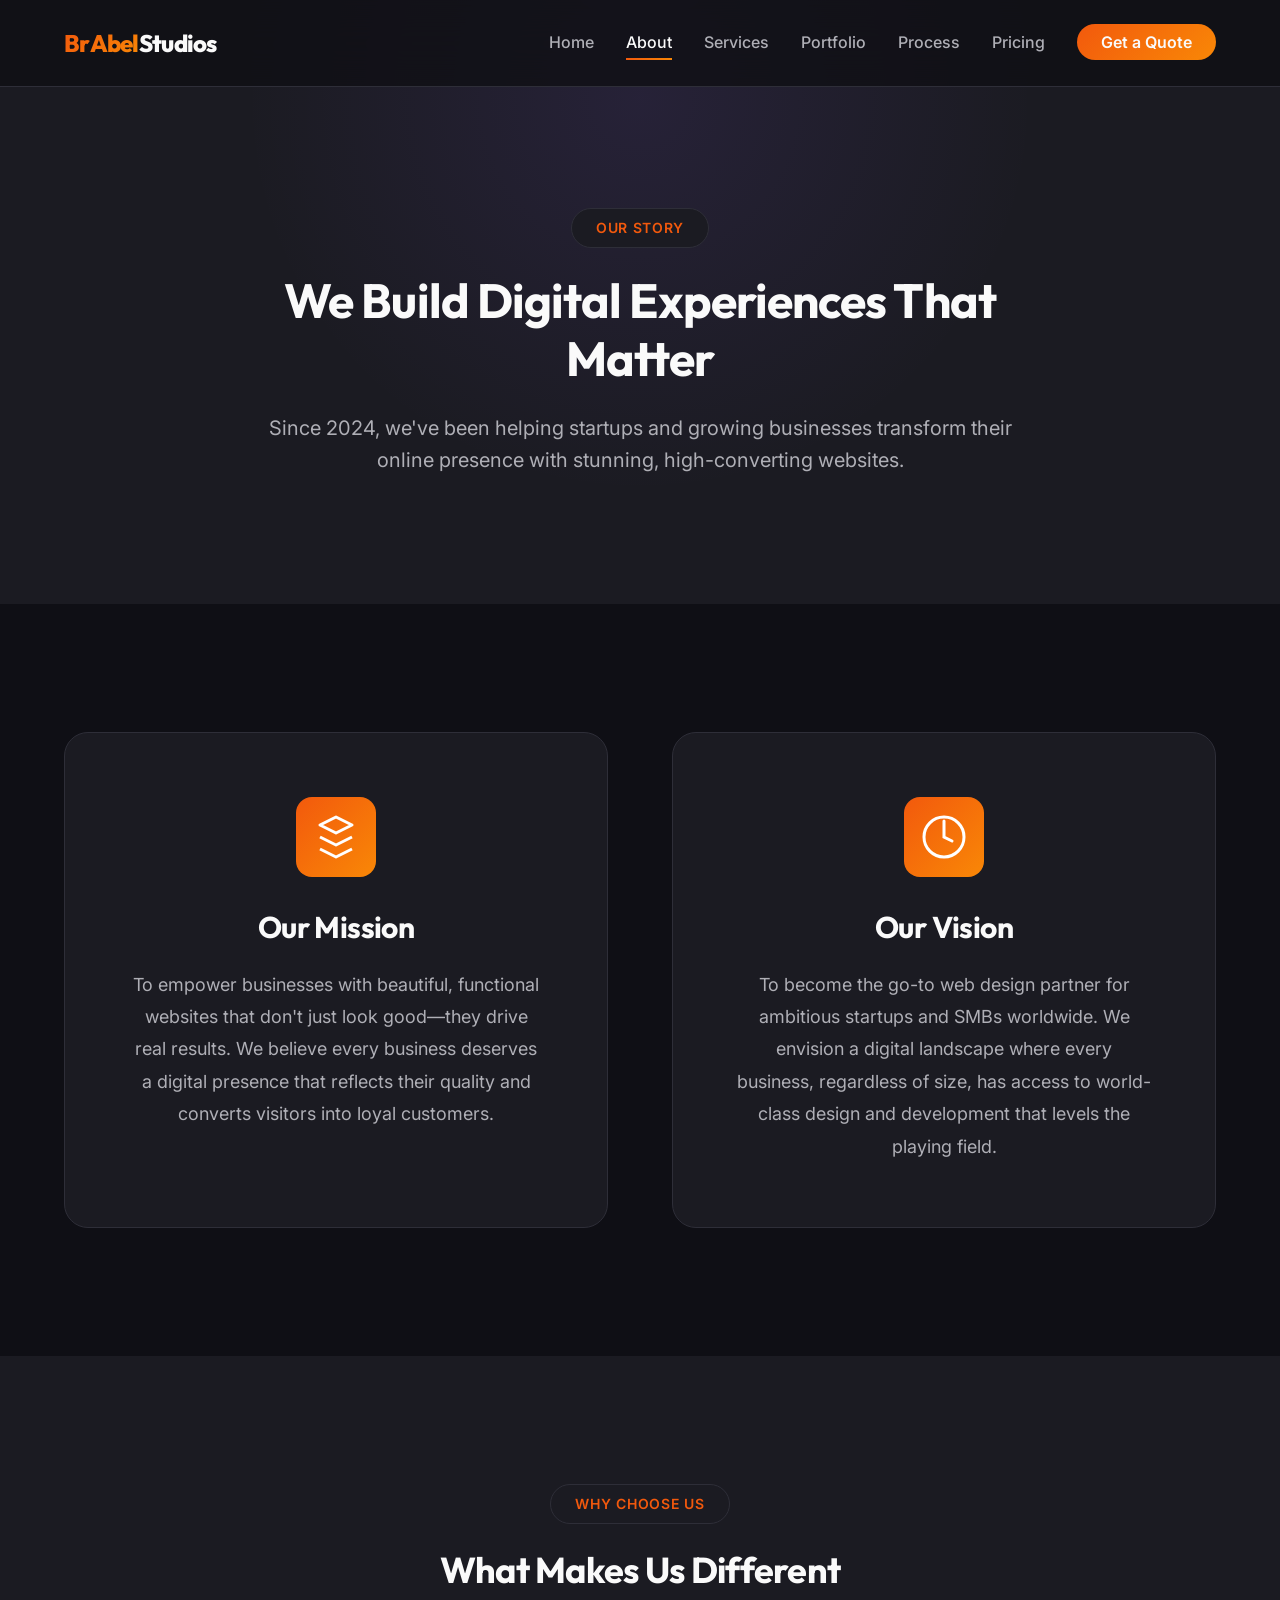
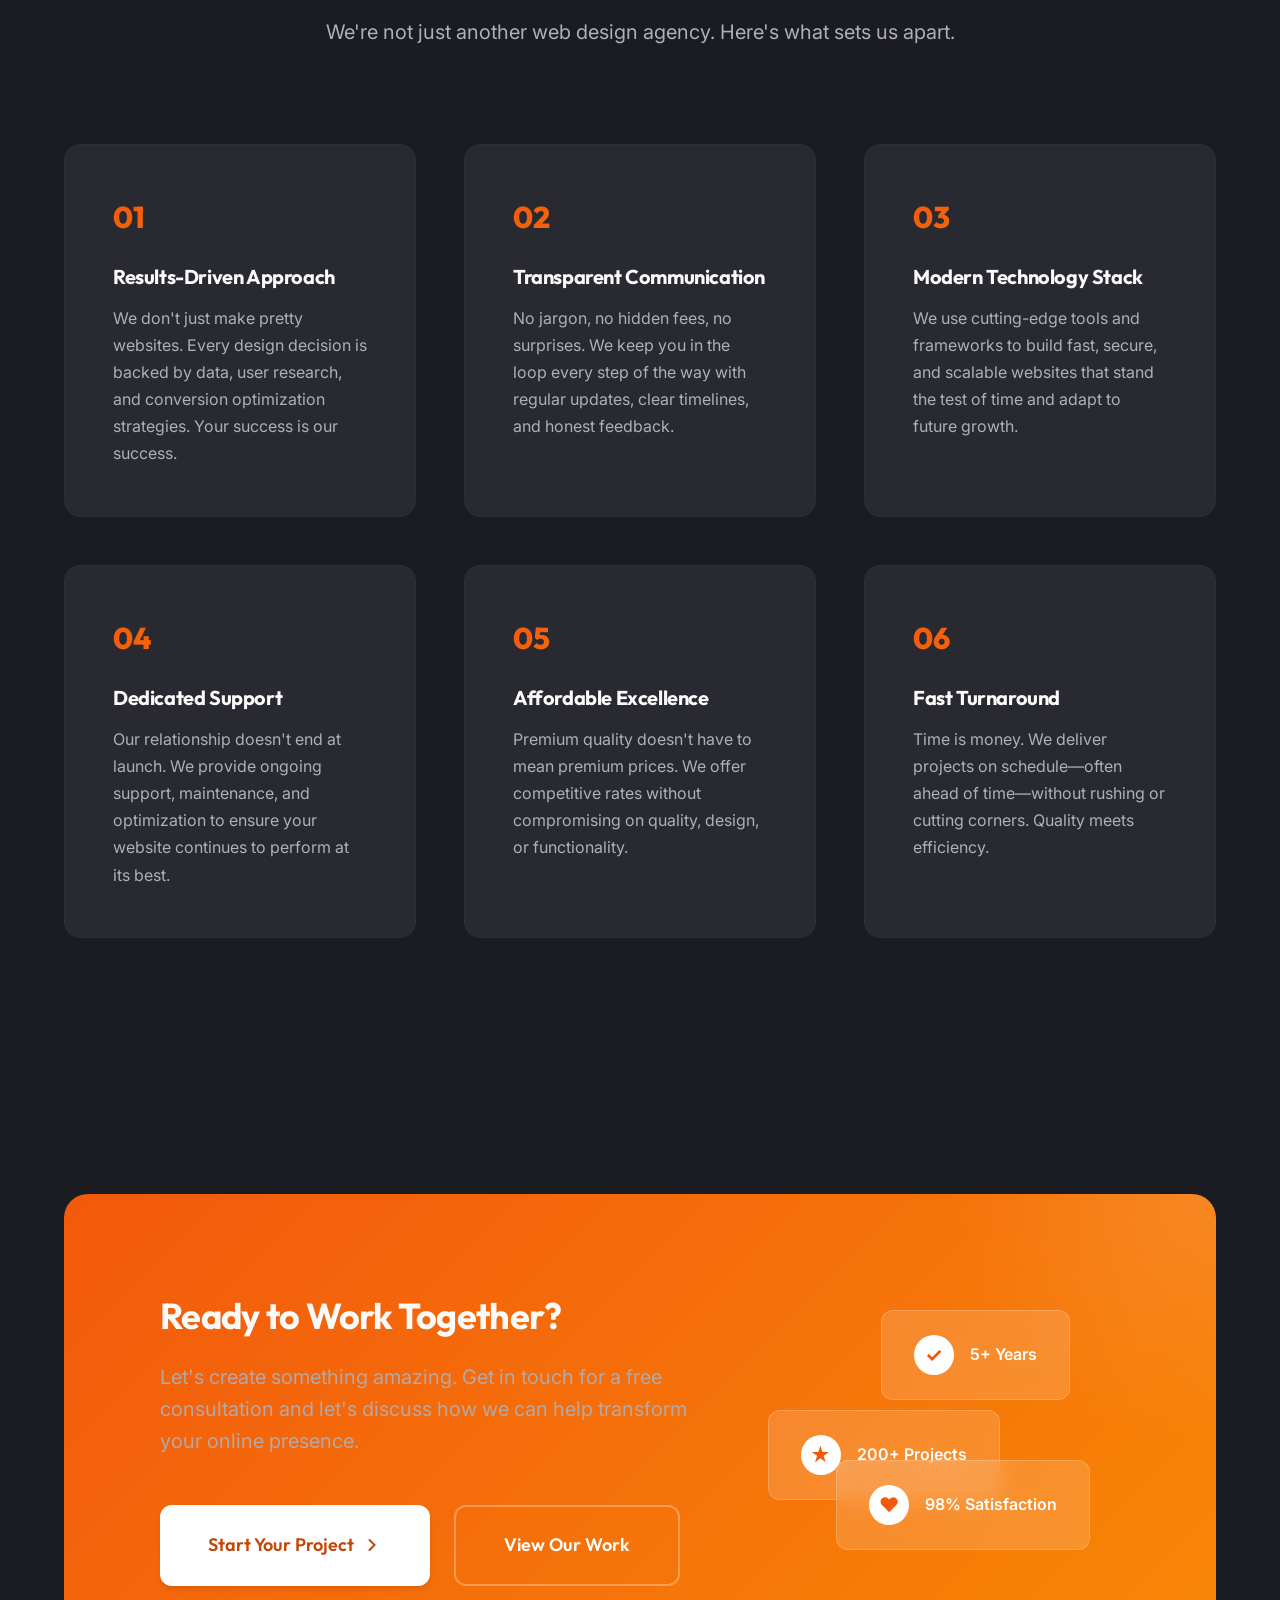
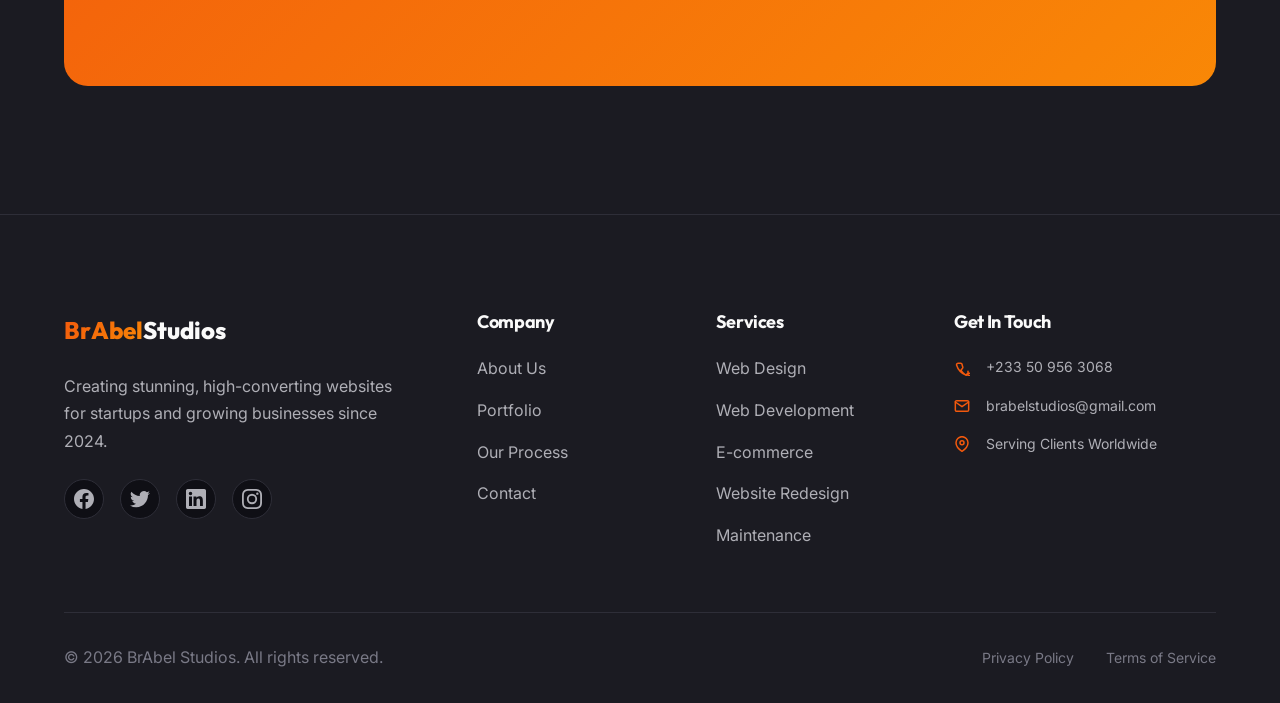
==== commit 3a79404e: "Add files via upload" ====
--- a/about.html
+++ b/about.html
@@ -50,7 +50,7 @@
                 <span class="section-badge">Our Story</span>
                 <h1 class="page-title">We Build Digital Experiences That Matter</h1>
                 <p class="page-description">
-                    Since 2019, we've been helping startups and growing businesses transform their
+                    Since 2024, we've been helping startups and growing businesses transform their
                     online presence with stunning, high-converting websites.
                 </p>
             </div>
@@ -238,7 +238,7 @@
                         <span class="logo-pixel">BrAbel</span><span class="logo-craft">Studios</span>
                     </a>
                     <p class="footer-description">
-                        Creating stunning, high-converting websites for startups and growing businesses since 2019.
+                        Creating stunning, high-converting websites for startups and growing businesses since 2024.
                     </p>
                     <div class="social-links">
                         <a href="#" aria-label="Facebook" class="social-link">
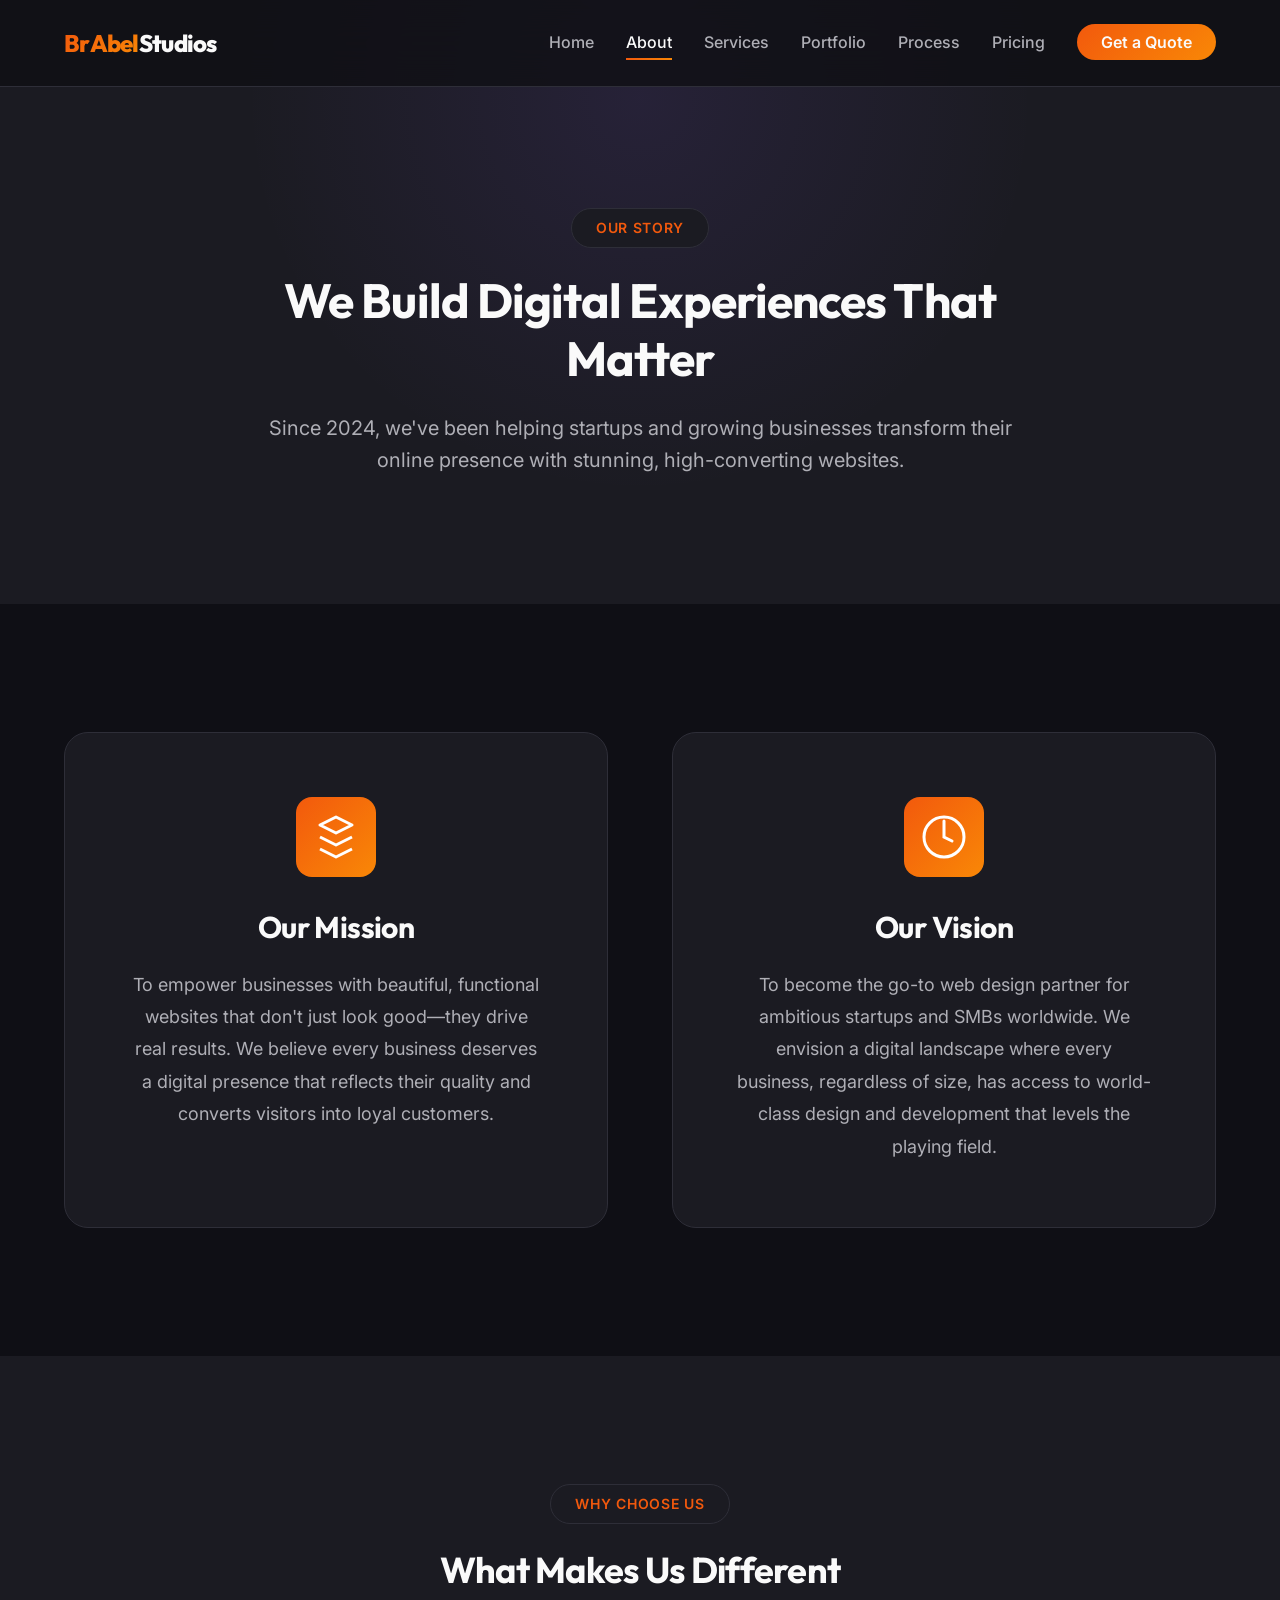
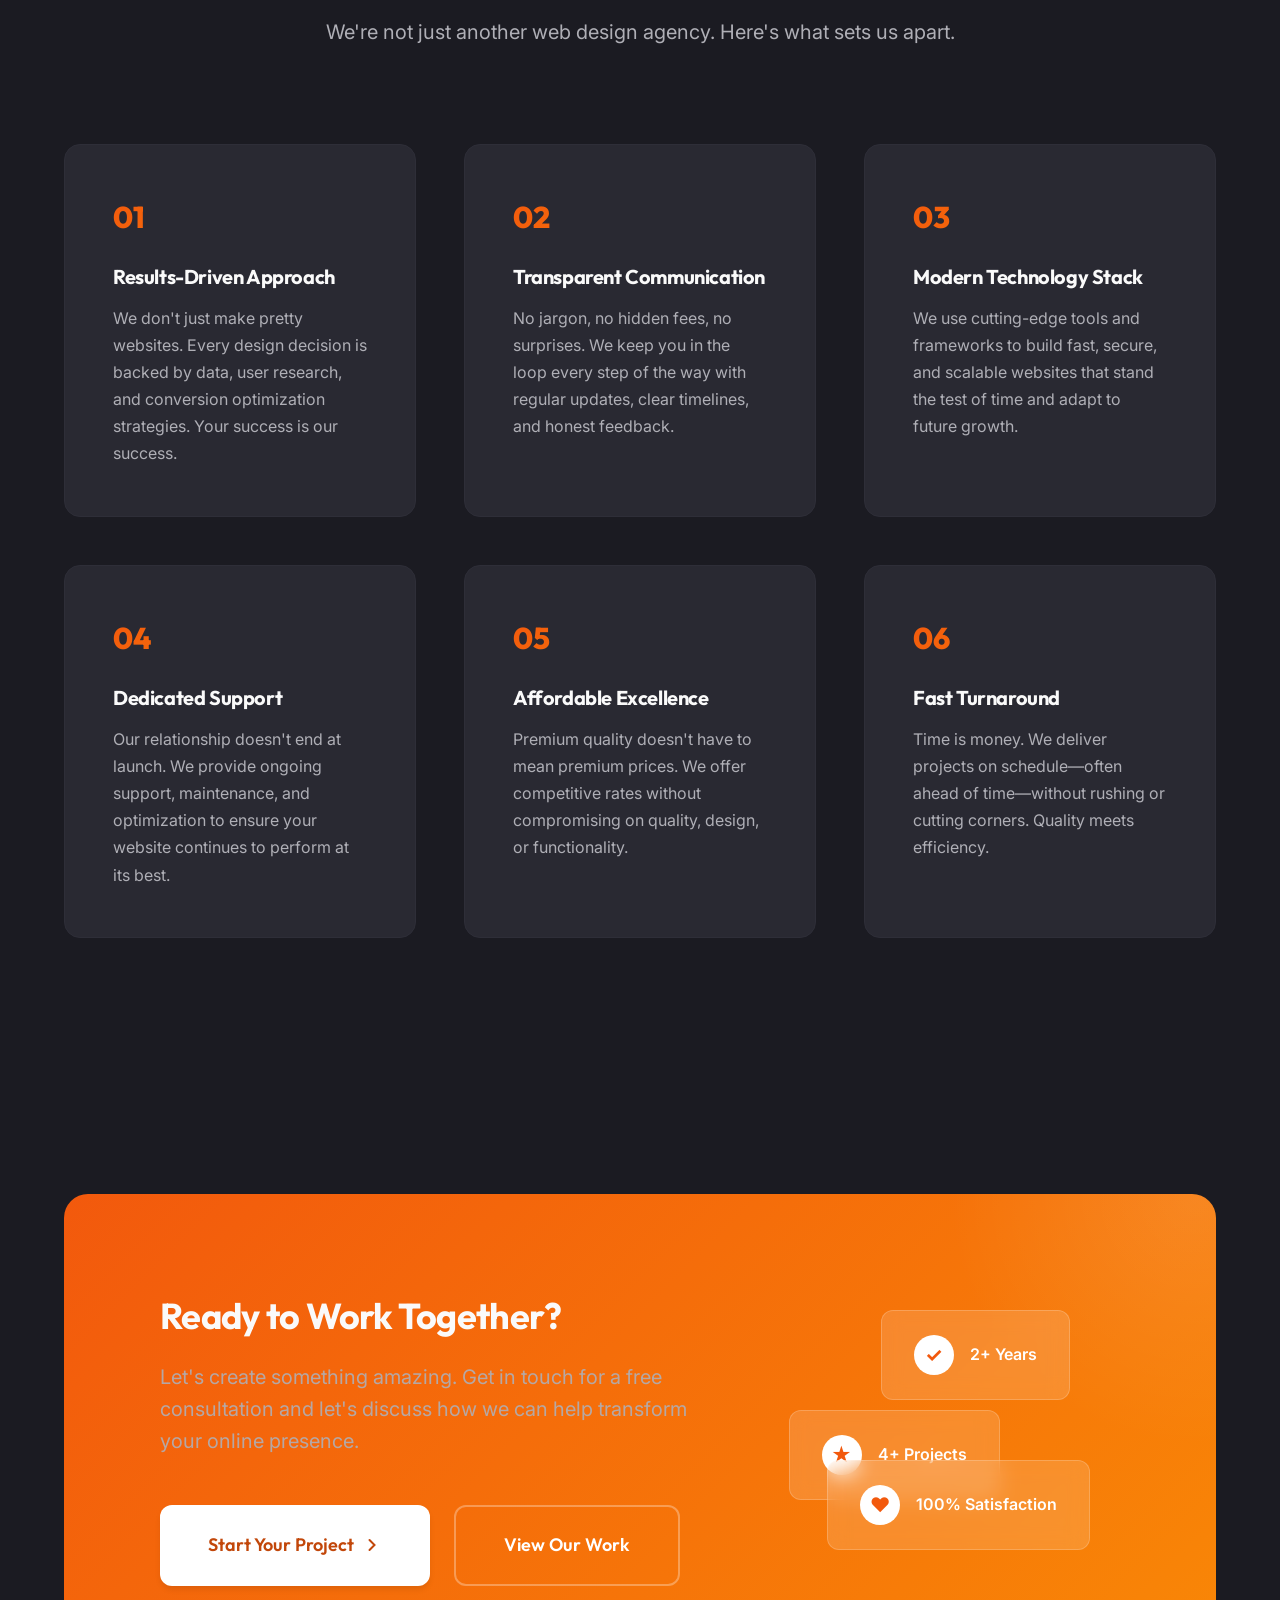
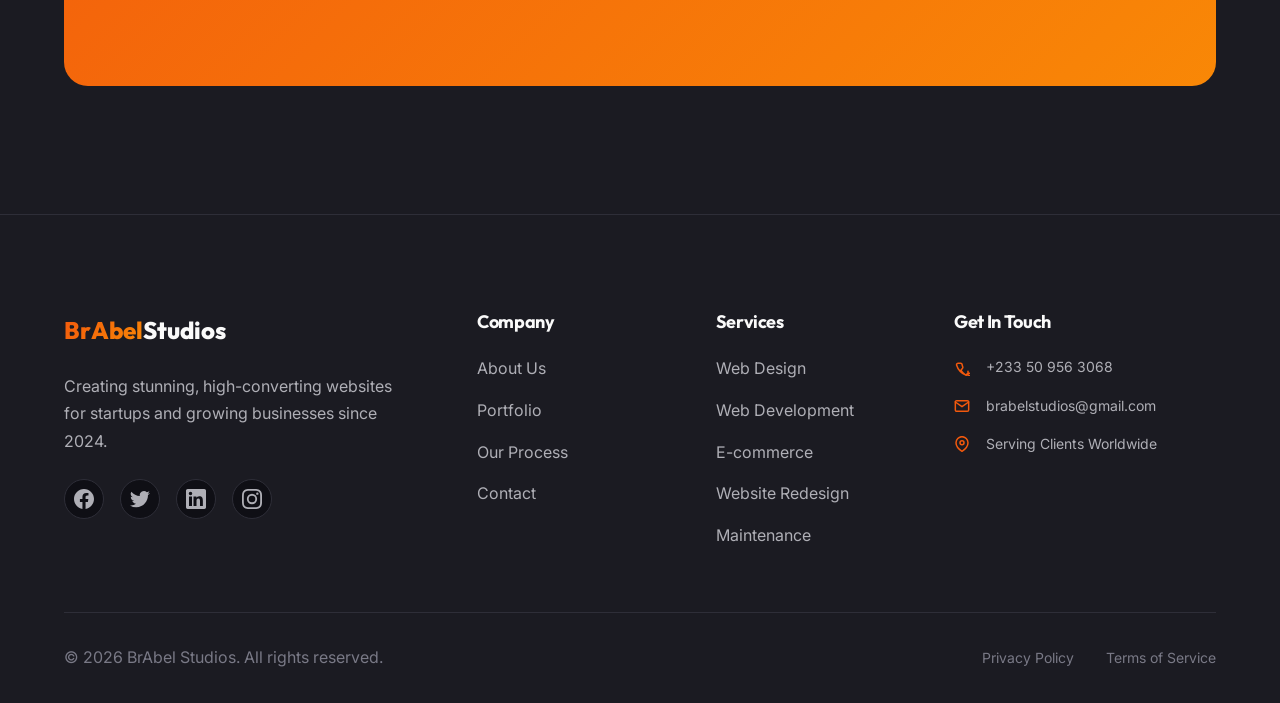
==== commit 76fa8698: "Add files via upload" ====
--- a/about.html
+++ b/about.html
@@ -6,6 +6,22 @@
     <meta name="viewport" content="width=device-width, initial-scale=1.0">
     <meta name="description"
         content="Learn about BrAbel Studios - a modern web design agency dedicated to creating stunning, high-converting websites for startups and growing businesses.">
+
+    <!-- Open Graph / Facebook -->
+    <meta property="og:type" content="website">
+    <meta property="og:url" content="https://brabelstudios.com/about.html">
+    <meta property="og:title" content="About Us - BrAbel Studios">
+    <meta property="og:description"
+        content="Learn about BrAbel Studios - a modern web design agency dedicated to creating stunning, high-converting websites for startups and growing businesses.">
+    <meta property="og:image" content="https://brabelstudios.com/logo.jpeg">
+    <meta property="og:site_name" content="BrAbel Studios">
+
+    <!-- Twitter Card -->
+    <meta name="twitter:card" content="summary_large_image">
+    <meta name="twitter:title" content="About Us - BrAbel Studios">
+    <meta name="twitter:description"
+        content="Learn about BrAbel Studios - a modern web design agency dedicated to creating stunning, high-converting websites for startups and growing businesses.">
+    <meta name="twitter:image" content="https://brabelstudios.com/logo.jpeg">
     <title>About Us - BrAbel Studios</title>
 
     <link rel="preconnect" href="https://fonts.googleapis.com">
@@ -13,6 +29,10 @@
     <link
         href="https://fonts.googleapis.com/css2?family=Inter:wght@300;400;500;600;700;800&family=Outfit:wght@400;500;600;700;800&display=swap"
         rel="stylesheet">
+
+    <!-- Favicon -->
+    <link rel="icon" type="image/jpeg" href="logo.jpeg">
+    <link rel="apple-touch-icon" href="logo.jpeg">
 
     <link rel="stylesheet" href="styles.css">
 </head>
@@ -214,15 +234,15 @@
                 <div class="cta-visual">
                     <div class="cta-float-card card-1">
                         <div class="float-icon">✓</div>
-                        <div class="float-text">5+ Years</div>
+                        <div class="float-text">2+ Years</div>
                     </div>
                     <div class="cta-float-card card-2">
                         <div class="float-icon">★</div>
-                        <div class="float-text">200+ Projects</div>
+                        <div class="float-text">4+ Projects</div>
                     </div>
                     <div class="cta-float-card card-3">
                         <div class="float-icon">♥</div>
-                        <div class="float-text">98% Satisfaction</div>
+                        <div class="float-text">100% Satisfaction</div>
                     </div>
                 </div>
             </div>
--- a/styles.css
+++ b/styles.css
@@ -3,7 +3,59 @@
    Modern, Premium Web Design Company
    =================================== */
 
+/* ============= VIDEO PRELOADER ============= */
+#preloader {
+    position: fixed;
+    inset: 0;
+    z-index: 9999;
+    background: var(--color-background, #0d0d14);
+    display: flex;
+    align-items: center;
+    justify-content: center;
+    overflow: hidden;
+    transition: opacity 0.6s ease, visibility 0.6s ease;
+}
+
+#preloader.hidden {
+    opacity: 0;
+    visibility: hidden;
+    pointer-events: none;
+}
+
+#preloader-video {
+    position: absolute;
+    inset: 0;
+    width: 100%;
+    height: 100%;
+    object-fit: contain;
+}
+
+/* Fallback spinner — only shown if video can't play */
+.loader-spinner {
+    display: none;
+    width: 48px;
+    height: 48px;
+    border: 3px solid hsla(20, 90%, 50%, 0.2);
+    border-top-color: hsl(20, 90%, 50%);
+    border-radius: 50%;
+    animation: spin 0.8s linear infinite;
+    position: relative;
+    z-index: 1;
+}
+
+@keyframes spin {
+    to {
+        transform: rotate(360deg);
+    }
+}
+
+/* Lock scroll while preloader is active */
+body.preloading {
+    overflow: hidden;
+}
+
 /* ============= RESET & BASE ============= */
+
 *,
 *::before,
 *::after {
@@ -1272,6 +1324,23 @@
     .footer-content {
         grid-template-columns: repeat(2, 1fr);
     }
+
+    /* Stats as 3-column grid on tablet */
+    .hero-stats {
+        display: grid;
+        grid-template-columns: repeat(3, 1fr);
+        gap: var(--spacing-sm);
+        padding-top: var(--spacing-xl);
+    }
+
+    .stat-divider {
+        display: none;
+    }
+
+    .stat-item {
+        text-align: center;
+        padding: var(--spacing-sm);
+    }
 }
 
 @media (max-width: 768px) {
@@ -1326,8 +1395,18 @@
     }
 
     .hero-stats {
-        flex-wrap: wrap;
-        gap: var(--spacing-lg);
+        display: grid;
+        grid-template-columns: repeat(3, 1fr);
+        gap: var(--spacing-sm);
+        padding-top: var(--spacing-xl);
+    }
+
+    .stat-divider {
+        display: none;
+    }
+
+    .stat-item {
+        padding: var(--spacing-sm);
     }
 
     .hero-visual {
@@ -2152,7 +2231,9 @@
     .pricing-card.featured {
         transform: none;
     }
-}/* ============= PRELOADER ============= */
+}
+
+/* ============= PRELOADER ============= */
 #preloader {
     position: fixed;
     top: 0;
@@ -2196,4 +2277,4 @@
     to {
         transform: rotate(360deg);
     }
-}
+}
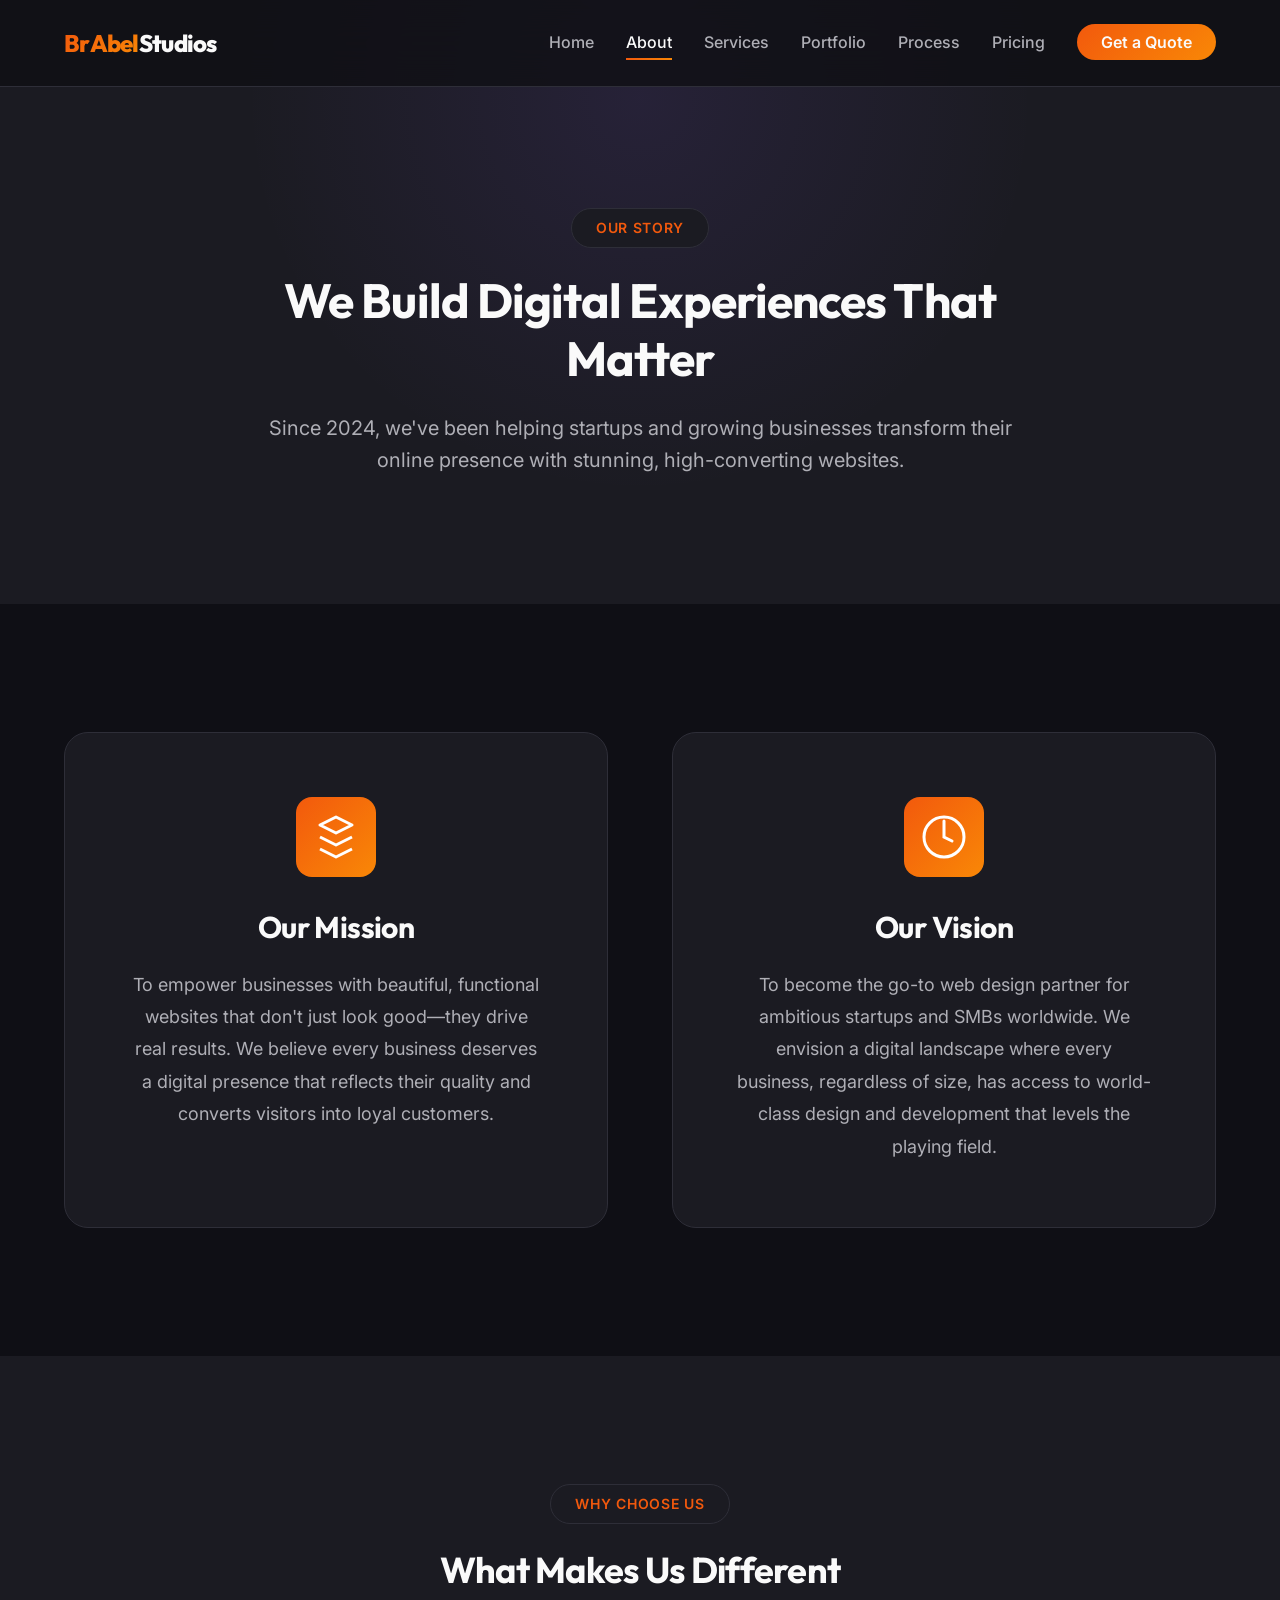
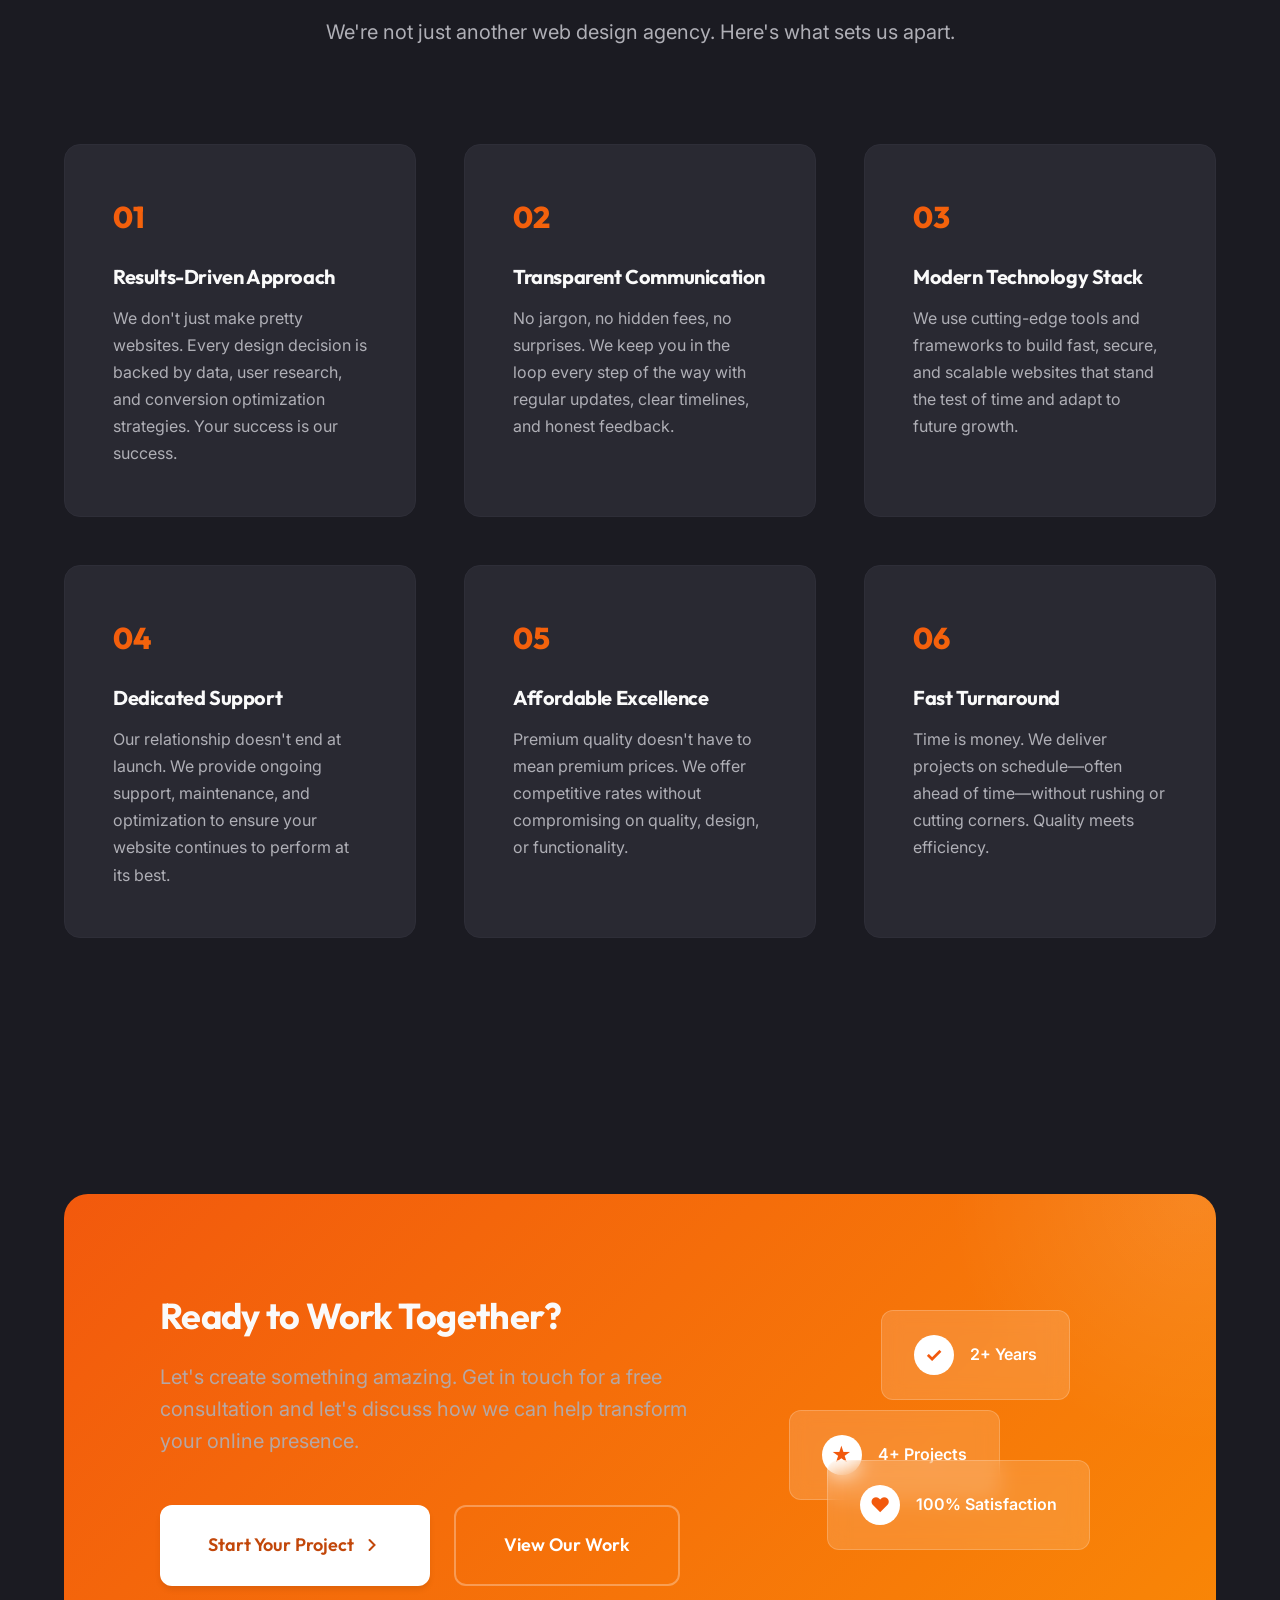
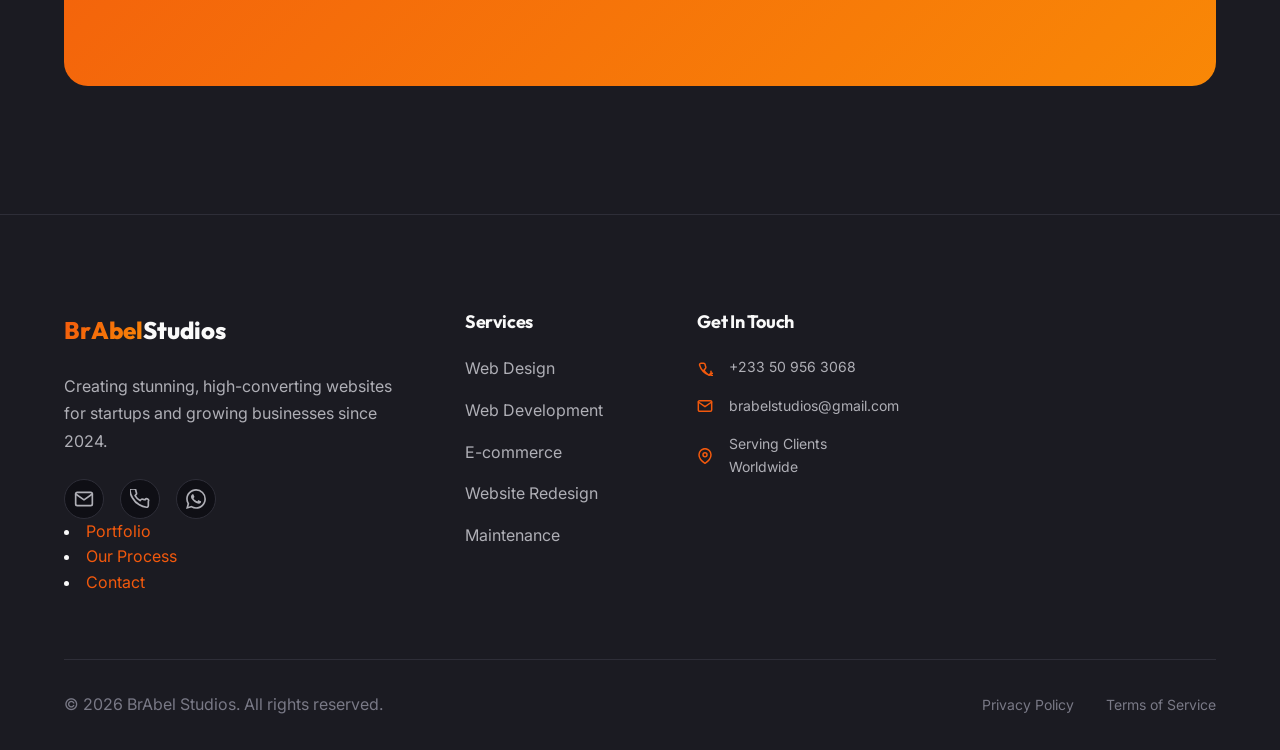
==== commit 795a62a0: "Add files via upload" ====
--- a/about.html
+++ b/about.html
@@ -13,7 +13,7 @@
     <meta property="og:title" content="About Us - BrAbel Studios">
     <meta property="og:description"
         content="Learn about BrAbel Studios - a modern web design agency dedicated to creating stunning, high-converting websites for startups and growing businesses.">
-    <meta property="og:image" content="https://brabelstudios.com/logo.jpeg">
+    <meta property="og:image" content="https://brabelstudios.com/assets/images/logo.jpeg">
     <meta property="og:site_name" content="BrAbel Studios">
 
     <!-- Twitter Card -->
@@ -21,7 +21,7 @@
     <meta name="twitter:title" content="About Us - BrAbel Studios">
     <meta name="twitter:description"
         content="Learn about BrAbel Studios - a modern web design agency dedicated to creating stunning, high-converting websites for startups and growing businesses.">
-    <meta name="twitter:image" content="https://brabelstudios.com/logo.jpeg">
+    <meta name="twitter:image" content="https://brabelstudios.com/assets/images/logo.jpeg">
     <title>About Us - BrAbel Studios</title>
 
     <link rel="preconnect" href="https://fonts.googleapis.com">
@@ -31,10 +31,12 @@
         rel="stylesheet">
 
     <!-- Favicon -->
-    <link rel="icon" type="image/jpeg" href="logo.jpeg">
-    <link rel="apple-touch-icon" href="logo.jpeg">
-
-    <link rel="stylesheet" href="styles.css">
+    <link rel="icon" type="image/jpeg" href="assets/images/logo.jpeg">
+    <link rel="apple-touch-icon" href="assets/images/logo.jpeg">
+
+    <link rel="stylesheet" href="assets/css/styles.css">
+
+    <link rel="canonical" href="https://brabelstudios.com/about.html">
 </head>
 
 <body>
@@ -261,42 +263,26 @@
                         Creating stunning, high-converting websites for startups and growing businesses since 2024.
                     </p>
                     <div class="social-links">
-                        <a href="#" aria-label="Facebook" class="social-link">
-                            <svg width="20" height="20" viewBox="0 0 20 20" fill="currentColor">
-                                <path
-                                    d="M20 10c0-5.523-4.477-10-10-10S0 4.477 0 10c0 4.991 3.657 9.128 8.438 9.878v-6.987h-2.54V10h2.54V7.797c0-2.506 1.492-3.89 3.777-3.89 1.094 0 2.238.195 2.238.195v2.46h-1.26c-1.243 0-1.63.771-1.63 1.562V10h2.773l-.443 2.89h-2.33v6.988C16.343 19.128 20 14.991 20 10z" />
-                            </svg>
-                        </a>
-                        <a href="#" aria-label="Twitter" class="social-link">
-                            <svg width="20" height="20" viewBox="0 0 20 20" fill="currentColor">
-                                <path
-                                    d="M6.29 18.251c7.547 0 11.675-6.253 11.675-11.675 0-.178 0-.355-.012-.53A8.348 8.348 0 0020 3.92a8.19 8.19 0 01-2.357.646 4.118 4.118 0 001.804-2.27 8.224 8.224 0 01-2.605.996 4.107 4.107 0 00-6.993 3.743 11.65 11.65 0 01-8.457-4.287 4.106 4.106 0 001.27 5.477A4.073 4.073 0 01.8 7.713v.052a4.105 4.105 0 003.292 4.022 4.095 4.095 0 01-1.853.07 4.108 4.108 0 003.834 2.85A8.233 8.233 0 010 16.407a11.616 11.616 0 006.29 1.84" />
-                            </svg>
-                        </a>
-                        <a href="#" aria-label="LinkedIn" class="social-link">
-                            <svg width="20" height="20" viewBox="0 0 20 20" fill="currentColor">
-                                <path
-                                    d="M18.335 0H1.665C.747 0 0 .746 0 1.665v16.67C0 19.253.746 20 1.665 20h16.67C19.254 20 20 19.254 20 18.335V1.665C20 .747 19.254 0 18.335 0zM6.003 17.001H3.002V7.5h3.001v9.501zM4.502 6.251a1.75 1.75 0 110-3.5 1.75 1.75 0 010 3.5zM17.005 17.001h-3.001v-4.875c0-1.162-.023-2.658-1.62-2.658-1.621 0-1.869 1.266-1.869 2.575v4.958H7.514V7.5h2.877v1.296h.041c.4-.759 1.379-1.56 2.838-1.56 3.035 0 3.595 1.998 3.595 4.595v5.17h-.86z" />
-                            </svg>
-                        </a>
-                        <a href="#" aria-label="Instagram" class="social-link">
-                            <svg width="20" height="20" viewBox="0 0 20 20" fill="currentColor">
-                                <path
-                                    d="M10 0C7.284 0 6.944.012 5.877.06 4.813.11 4.086.278 3.45.525a4.947 4.947 0 00-1.788 1.163A4.947 4.947 0 00.525 3.45C.278 4.086.109 4.813.06 5.877.012 6.944 0 7.284 0 10s.012 3.056.06 4.123c.05 1.064.218 1.791.465 2.427a4.947 4.947 0 001.163 1.788 4.947 4.947 0 001.788 1.163c.636.247 1.363.415 2.427.465 1.067.048 1.407.06 4.123.06s3.056-.012 4.123-.06c1.064-.05 1.791-.218 2.427-.465a4.947 4.947 0 001.788-1.163 4.947 4.947 0 001.163-1.788c.247-.636.415-1.363.465-2.427.048-1.067.06-1.407.06-4.123s-.012-3.056-.06-4.123c-.05-1.064-.218-1.791-.465-2.427a4.947 4.947 0 00-1.163-1.788A4.947 4.947 0 0016.55.525C15.914.278 15.187.109 14.123.06 13.056.012 12.716 0 10 0zm0 1.802c2.67 0 2.986.01 4.04.058.976.045 1.505.207 1.858.344.467.182.8.398 1.15.748.35.35.566.683.748 1.15.137.353.3.882.344 1.858.048 1.054.058 1.37.058 4.04s-.01 2.986-.058 4.04c-.045.976-.207 1.505-.344 1.858-.182.467-.398.8-.748 1.15-.35.35-.683.566-1.15.748-.353.137-.882.3-1.858.344-1.054.048-1.37.058-4.04.058s-2.986-.01-4.04-.058c-.976-.045-1.505-.207-1.858-.344a3.097 3.097 0 01-1.15-.748 3.097 3.097 0 01-.748-1.15c-.137-.353-.3-.882-.344-1.858-.048-1.054-.058-1.37-.058-4.04s.01-2.986.058-4.04c.045-.976.207-1.505.344-1.858.182-.467.398-.8.748-1.15.35-.35.683-.566 1.15-.748.353-.137.882-.3 1.858-.344 1.054-.048 1.37-.058 4.04-.058z" />
-                                <path
-                                    d="M10 13.333a3.333 3.333 0 110-6.666 3.333 3.333 0 010 6.666zm0-8.468a5.135 5.135 0 100 10.27 5.135 5.135 0 000-10.27zm6.538-.203a1.2 1.2 0 11-2.4 0 1.2 1.2 0 012.4 0z" />
-                            </svg>
-                        </a>
-                    </div>
-                </div>
-
-                <div class="footer-col">
-                    <h4 class="footer-heading">Company</h4>
-                    <ul class="footer-links">
-                        <li><a href="about.html">About Us</a></li>
-                        <li><a href="portfolio.html">Portfolio</a></li>
-                        <li><a href="process.html">Our Process</a></li>
-                        <li><a href="contact.html">Contact</a></li>
+                        <a href="mailto:brabelstudios@gmail.com" aria-label="Email" class="social-link">
+                            <svg width="20" height="20" viewBox="0 0 24 24" fill="none" stroke="currentColor" stroke-width="2" stroke-linecap="round" stroke-linejoin="round">
+                                <path d="M4 4h16c1.1 0 2 .9 2 2v12c0 1.1-.9 2-2 2H4c-1.1 0-2-.9-2-2V6c0-1.1.9-2 2-2z"/>
+                                <polyline points="22,6 12,13 2,6"/>
+                            </svg>
+                        </a>
+                        <a href="tel:+233509563068" aria-label="Phone" class="social-link">
+                            <svg width="20" height="20" viewBox="0 0 24 24" fill="none" stroke="currentColor" stroke-width="2" stroke-linecap="round" stroke-linejoin="round">
+                                <path d="M22 16.92v3a2 2 0 01-2.18 2 19.79 19.79 0 01-8.63-3.07A19.5 19.5 0 013.07 10.8a19.79 19.79 0 01-3.07-8.66A2 2 0 012 0h3a2 2 0 012 1.72c.127.96.361 1.903.7 2.81a2 2 0 01-.45 2.11L6.09 7.91a16 16 0 006 6l1.27-1.27a2 2 0 012.11-.45c.907.339 1.85.573 2.81.7A2 2 0 0122 14.92z"/>
+                            </svg>
+                        </a>
+                        <a href="https://wa.me/233509563068" aria-label="WhatsApp" class="social-link" target="_blank" rel="noopener">
+                            <svg width="20" height="20" viewBox="0 0 24 24" fill="currentColor">
+                                <path d="M17.472 14.382c-.297-.149-1.758-.867-2.03-.967-.273-.099-.471-.148-.67.15-.197.297-.767.966-.94 1.164-.173.199-.347.223-.644.075-.297-.15-1.255-.463-2.39-1.475-.883-.788-1.48-1.761-1.653-2.059-.173-.297-.018-.458.13-.606.134-.133.298-.347.446-.52.149-.174.198-.298.298-.497.099-.198.05-.371-.025-.52-.075-.149-.669-1.612-.916-2.207-.242-.579-.487-.5-.669-.51-.173-.008-.371-.01-.57-.01-.198 0-.52.074-.792.372-.272.297-1.04 1.016-1.04 2.479 0 1.462 1.065 2.875 1.213 3.074.149.198 2.096 3.2 5.077 4.487.709.306 1.262.489 1.694.625.712.227 1.36.195 1.871.118.571-.085 1.758-.719 2.006-1.413.248-.694.248-1.289.173-1.413-.074-.124-.272-.198-.57-.347m-5.421 7.403h-.004a9.87 9.87 0 01-5.031-1.378l-.361-.214-3.741.982.998-3.648-.235-.374a9.86 9.86 0 01-1.51-5.26c.001-5.45 4.436-9.884 9.888-9.884 2.64 0 5.122 1.03 6.988 2.898a9.825 9.825 0 012.893 6.994c-.003 5.45-4.437 9.884-9.885 9.884m8.413-18.297A11.815 11.815 0 0012.05 0C5.495 0 .16 5.335.157 11.892c0 2.096.547 4.142 1.588 5.945L.057 24l6.305-1.654a11.882 11.882 0 005.683 1.448h.005c6.554 0 11.89-5.335 11.893-11.893a11.821 11.821 0 00-3.48-8.413z"/>
+                            </svg>
+                        </a>
+                    </div>
+                    <li><a href="portfolio.html">Portfolio</a></li>
+                    <li><a href="process.html">Our Process</a></li>
+                    <li><a href="contact.html">Contact</a></li>
                     </ul>
                 </div>
 
@@ -358,7 +344,7 @@
         </div>
     </footer>
 
-    <script src="script.js"></script>
+    <script src="assets/js/script.js"></script>
 </body>
 
 </html>
--- a/assets/css/styles.css
+++ b/assets/css/styles.css
@@ -0,0 +1,2280 @@
+/* ===================================
+   BRABEL STUDIOS - DESIGN SYSTEM
+   Modern, Premium Web Design Company
+   =================================== */
+
+/* ============= VIDEO PRELOADER ============= */
+#preloader {
+    position: fixed;
+    inset: 0;
+    z-index: 9999;
+    background: var(--color-background, #0d0d14);
+    display: flex;
+    align-items: center;
+    justify-content: center;
+    overflow: hidden;
+    transition: opacity 0.6s ease, visibility 0.6s ease;
+}
+
+#preloader.hidden {
+    opacity: 0;
+    visibility: hidden;
+    pointer-events: none;
+}
+
+#preloader-video {
+    position: absolute;
+    inset: 0;
+    width: 100%;
+    height: 100%;
+    object-fit: contain;
+}
+
+/* Fallback spinner — only shown if video can't play */
+.loader-spinner {
+    display: none;
+    width: 48px;
+    height: 48px;
+    border: 3px solid hsla(20, 90%, 50%, 0.2);
+    border-top-color: hsl(20, 90%, 50%);
+    border-radius: 50%;
+    animation: spin 0.8s linear infinite;
+    position: relative;
+    z-index: 1;
+}
+
+@keyframes spin {
+    to {
+        transform: rotate(360deg);
+    }
+}
+
+/* Lock scroll while preloader is active */
+body.preloading {
+    overflow: hidden;
+}
+
+/* ============= RESET & BASE ============= */
+
+*,
+*::before,
+*::after {
+    margin: 0;
+    padding: 0;
+    box-sizing: border-box;
+}
+
+:root {
+    /* Color Palette - BrAbel Theme */
+    --primary-hue: 20;
+    --primary-sat: 90%;
+    --primary-light: 50%;
+
+    --color-primary: hsl(var(--primary-hue), var(--primary-sat), var(--primary-light));
+    --color-primary-light: hsl(var(--primary-hue), var(--primary-sat), 60%);
+    --color-primary-dark: hsl(var(--primary-hue), var(--primary-sat), 40%);
+
+    --color-secondary: hsl(32, 95%, 50%);
+    --color-accent: hsl(16, 95%, 55%);
+
+    /* Neutrals */
+    --color-background: hsl(240, 15%, 7%);
+    --color-surface: hsl(240, 12%, 12%);
+    --color-surface-light: hsl(240, 10%, 18%);
+
+    --color-text-primary: hsl(0, 0%, 98%);
+    --color-text-secondary: hsl(240, 5%, 70%);
+    --color-text-muted: hsl(240, 5%, 50%);
+
+    --color-border: hsl(240, 10%, 20%);
+    --color-border-light: hsl(240, 8%, 25%);
+
+    /* Gradients - BrAbel Theme */
+    --gradient-primary: linear-gradient(135deg,
+            hsl(20, 90%, 50%) 0%,
+            hsl(32, 95%, 50%) 100%);
+
+    --gradient-secondary: linear-gradient(135deg,
+            hsl(16, 95%, 55%) 0%,
+            hsl(20, 90%, 50%) 100%);
+
+    --gradient-accent: linear-gradient(135deg,
+            hsl(32, 95%, 50%) 0%,
+            hsl(38, 95%, 60%) 100%);
+
+    --gradient-orb-1: radial-gradient(circle,
+            hsla(20, 90%, 50%, 0.3) 0%,
+            transparent 70%);
+
+    --gradient-orb-2: radial-gradient(circle,
+            hsla(32, 95%, 50%, 0.25) 0%,
+            transparent 70%);
+
+    --gradient-orb-3: radial-gradient(circle,
+            hsla(16, 95%, 55%, 0.2) 0%,
+            transparent 70%);
+
+    /* Typography */
+    --font-primary: 'Inter', -apple-system, BlinkMacSystemFont, 'Segoe UI', sans-serif;
+    --font-display: 'Outfit', var(--font-primary);
+
+    --font-size-xs: 0.75rem;
+    /* 12px */
+    --font-size-sm: 0.875rem;
+    /* 14px */
+    --font-size-base: 1rem;
+    /* 16px */
+    --font-size-lg: 1.125rem;
+    /* 18px */
+    --font-size-xl: 1.25rem;
+    /* 20px */
+    --font-size-2xl: 1.5rem;
+    /* 24px */
+    --font-size-3xl: 1.875rem;
+    /* 30px */
+    --font-size-4xl: 2.25rem;
+    /* 36px */
+    --font-size-5xl: 3rem;
+    /* 48px */
+    --font-size-6xl: 3.75rem;
+    /* 60px */
+
+    /* Spacing */
+    --spacing-xs: 0.25rem;
+    /* 4px */
+    --spacing-sm: 0.5rem;
+    /* 8px */
+    --spacing-md: 1rem;
+    /* 16px */
+    --spacing-lg: 1.5rem;
+    /* 24px */
+    --spacing-xl: 2rem;
+    /* 32px */
+    --spacing-2xl: 3rem;
+    /* 48px */
+    --spacing-3xl: 4rem;
+    /* 64px */
+    --spacing-4xl: 6rem;
+    /* 96px */
+    --spacing-5xl: 8rem;
+    /* 128px */
+
+    /* Border Radius */
+    --radius-sm: 0.375rem;
+    /* 6px */
+    --radius-md: 0.5rem;
+    /* 8px */
+    --radius-lg: 0.75rem;
+    /* 12px */
+    --radius-xl: 1rem;
+    /* 16px */
+    --radius-2xl: 1.5rem;
+    /* 24px */
+    --radius-full: 9999px;
+
+    /* Shadows */
+    --shadow-sm: 0 1px 2px 0 rgba(0, 0, 0, 0.05);
+    --shadow-md: 0 4px 6px -1px rgba(0, 0, 0, 0.1);
+    --shadow-lg: 0 10px 15px -3px rgba(0, 0, 0, 0.2);
+    --shadow-xl: 0 20px 25px -5px rgba(0, 0, 0, 0.3);
+    --shadow-2xl: 0 25px 50px -12px rgba(0, 0, 0, 0.5);
+
+    --shadow-glow: 0 0 30px rgba(234, 88, 12, 0.3);
+    --shadow-glow-lg: 0 0 60px rgba(234, 88, 12, 0.4);
+
+    /* Transitions */
+    --transition-fast: 150ms cubic-bezier(0.4, 0, 0.2, 1);
+    --transition-base: 300ms cubic-bezier(0.4, 0, 0.2, 1);
+    --transition-slow: 500ms cubic-bezier(0.4, 0, 0.2, 1);
+
+    /* Z-Index */
+    --z-dropdown: 1000;
+    --z-sticky: 1020;
+    --z-fixed: 1030;
+    --z-modal: 1040;
+    --z-popover: 1050;
+    --z-tooltip: 1060;
+}
+
+html {
+    scroll-behavior: smooth;
+    -webkit-font-smoothing: antialiased;
+    -moz-osx-font-smoothing: grayscale;
+}
+
+body {
+    font-family: var(--font-primary);
+    font-size: var(--font-size-base);
+    line-height: 1.6;
+    color: var(--color-text-primary);
+    background-color: var(--color-background);
+    overflow-x: hidden;
+}
+
+/* ============= TYPOGRAPHY ============= */
+h1,
+h2,
+h3,
+h4,
+h5,
+h6 {
+    font-family: var(--font-display);
+    font-weight: 700;
+    line-height: 1.2;
+    letter-spacing: -0.02em;
+    color: var(--color-text-primary);
+}
+
+h1 {
+    font-size: var(--font-size-5xl);
+}
+
+h2 {
+    font-size: var(--font-size-4xl);
+}
+
+h3 {
+    font-size: var(--font-size-3xl);
+}
+
+h4 {
+    font-size: var(--font-size-2xl);
+}
+
+h5 {
+    font-size: var(--font-size-xl);
+}
+
+h6 {
+    font-size: var(--font-size-lg);
+}
+
+p {
+    margin-bottom: var(--spacing-md);
+    color: var(--color-text-secondary);
+}
+
+a {
+    color: var(--color-primary);
+    text-decoration: none;
+    transition: color var(--transition-fast);
+}
+
+a:hover {
+    color: var(--color-primary-light);
+}
+
+.gradient-text {
+    background: var(--gradient-primary);
+    -webkit-background-clip: text;
+    -webkit-text-fill-color: transparent;
+    background-clip: text;
+}
+
+/* ============= LAYOUT ============= */
+.container {
+    width: 100%;
+    max-width: 1200px;
+    margin: 0 auto;
+    padding: 0 var(--spacing-lg);
+}
+
+.section {
+    padding: var(--spacing-5xl) 0;
+}
+
+.section-dark {
+    background-color: var(--color-surface);
+}
+
+/* ============= NAVIGATION ============= */
+.navbar {
+    position: fixed;
+    top: 0;
+    left: 0;
+    right: 0;
+    z-index: var(--z-fixed);
+    background-color: hsla(240, 15%, 7%, 0.8);
+    backdrop-filter: blur(20px);
+    border-bottom: 1px solid var(--color-border);
+    transition: all var(--transition-base);
+}
+
+.navbar.scrolled {
+    background-color: hsla(240, 15%, 7%, 0.95);
+    box-shadow: var(--shadow-lg);
+}
+
+.nav-container {
+    display: flex;
+    align-items: center;
+    justify-content: space-between;
+    padding: var(--spacing-lg) var(--spacing-lg);
+}
+
+.logo {
+    font-family: var(--font-display);
+    font-size: var(--font-size-2xl);
+    font-weight: 800;
+    letter-spacing: -0.03em;
+}
+
+.logo-pixel {
+    background: var(--gradient-primary);
+    -webkit-background-clip: text;
+    -webkit-text-fill-color: transparent;
+    background-clip: text;
+}
+
+.logo-craft {
+    color: var(--color-text-primary);
+}
+
+.nav-menu {
+    display: flex;
+    gap: var(--spacing-xl);
+    list-style: none;
+    align-items: center;
+}
+
+.nav-link {
+    position: relative;
+    padding: var(--spacing-sm) 0;
+    font-weight: 500;
+    color: var(--color-text-secondary);
+    transition: color var(--transition-fast);
+}
+
+.nav-link::after {
+    content: '';
+    position: absolute;
+    bottom: 0;
+    left: 0;
+    width: 0;
+    height: 2px;
+    background: var(--gradient-primary);
+    transition: width var(--transition-base);
+}
+
+.nav-link:hover,
+.nav-link.active {
+    color: var(--color-text-primary);
+}
+
+.nav-link:hover::after,
+.nav-link.active::after {
+    width: 100%;
+}
+
+.nav-cta {
+    padding: var(--spacing-sm) var(--spacing-lg);
+    background: var(--gradient-primary);
+    color: var(--color-text-primary);
+    border-radius: var(--radius-full);
+    font-weight: 600;
+}
+
+.nav-cta::after {
+    display: none;
+}
+
+.nav-cta:hover {
+    transform: translateY(-2px);
+    box-shadow: var(--shadow-glow);
+}
+
+.mobile-toggle {
+    display: none;
+    flex-direction: column;
+    gap: 6px;
+    background: none;
+    border: none;
+    cursor: pointer;
+    padding: var(--spacing-sm);
+}
+
+.mobile-toggle span {
+    width: 24px;
+    height: 2px;
+    background: var(--color-text-primary);
+    border-radius: var(--radius-full);
+    transition: all var(--transition-base);
+}
+
+/* ============= BUTTONS ============= */
+.btn {
+    display: inline-flex;
+    align-items: center;
+    justify-content: center;
+    gap: var(--spacing-sm);
+    padding: var(--spacing-md) var(--spacing-xl);
+    font-size: var(--font-size-base);
+    font-weight: 600;
+    font-family: var(--font-display);
+    border: none;
+    border-radius: var(--radius-lg);
+    cursor: pointer;
+    transition: all var(--transition-base);
+    text-decoration: none;
+}
+
+.btn-primary {
+    background: var(--gradient-primary);
+    color: var(--color-text-primary);
+    box-shadow: var(--shadow-md);
+}
+
+.btn-primary:hover {
+    transform: translateY(-2px);
+    box-shadow: var(--shadow-glow);
+}
+
+.btn-secondary {
+    background: var(--color-surface);
+    color: var(--color-text-primary);
+    border: 1px solid var(--color-border-light);
+}
+
+.btn-secondary:hover {
+    background: var(--color-surface-light);
+    border-color: var(--color-primary);
+}
+
+.btn-outline {
+    background: transparent;
+    color: var(--color-text-primary);
+    border: 2px solid var(--color-border-light);
+}
+
+.btn-outline:hover {
+    border-color: var(--color-primary);
+    background: var(--color-surface);
+}
+
+.btn-large {
+    padding: var(--spacing-lg) var(--spacing-2xl);
+    font-size: var(--font-size-lg);
+}
+
+.btn svg {
+    transition: transform var(--transition-fast);
+}
+
+.btn:hover svg {
+    transform: translateX(4px);
+}
+
+/* ============= HERO SECTION ============= */
+.hero {
+    position: relative;
+    min-height: 100vh;
+    display: flex;
+    align-items: center;
+    padding-top: 80px;
+    overflow: hidden;
+}
+
+.hero-background {
+    position: absolute;
+    inset: 0;
+    overflow: hidden;
+    pointer-events: none;
+}
+
+.gradient-orb {
+    position: absolute;
+    border-radius: 50%;
+    filter: blur(80px);
+    opacity: 0.6;
+    animation: float 20s ease-in-out infinite;
+}
+
+.orb-1 {
+    width: 600px;
+    height: 600px;
+    top: -200px;
+    right: -100px;
+    background: var(--gradient-orb-1);
+    animation-delay: 0s;
+}
+
+.orb-2 {
+    width: 500px;
+    height: 500px;
+    bottom: -150px;
+    left: -100px;
+    background: var(--gradient-orb-2);
+    animation-delay: 5s;
+}
+
+.orb-3 {
+    width: 400px;
+    height: 400px;
+    top: 50%;
+    left: 50%;
+    transform: translate(-50%, -50%);
+    background: var(--gradient-orb-3);
+    animation-delay: 10s;
+}
+
+@keyframes float {
+
+    0%,
+    100% {
+        transform: translate(0, 0) scale(1);
+    }
+
+    33% {
+        transform: translate(30px, -30px) scale(1.1);
+    }
+
+    66% {
+        transform: translate(-20px, 20px) scale(0.9);
+    }
+}
+
+.hero-container {
+    display: grid;
+    grid-template-columns: 1fr 1fr;
+    gap: var(--spacing-4xl);
+    align-items: center;
+    position: relative;
+    z-index: 1;
+}
+
+.hero-content {
+    animation: fadeInUp 1s ease-out;
+}
+
+@keyframes fadeInUp {
+    from {
+        opacity: 0;
+        transform: translateY(30px);
+    }
+
+    to {
+        opacity: 1;
+        transform: translateY(0);
+    }
+}
+
+.hero-badge {
+    display: inline-flex;
+    align-items: center;
+    gap: var(--spacing-sm);
+    padding: var(--spacing-sm) var(--spacing-lg);
+    background: var(--color-surface);
+    border: 1px solid var(--color-border);
+    border-radius: var(--radius-full);
+    font-size: var(--font-size-sm);
+    font-weight: 600;
+    color: var(--color-primary);
+    margin-bottom: var(--spacing-lg);
+}
+
+.hero-badge svg {
+    animation: sparkle 2s ease-in-out infinite;
+}
+
+@keyframes sparkle {
+
+    0%,
+    100% {
+        opacity: 1;
+        transform: scale(1) rotate(0deg);
+    }
+
+    50% {
+        opacity: 0.5;
+        transform: scale(1.2) rotate(180deg);
+    }
+}
+
+.hero-title {
+    font-size: var(--font-size-6xl);
+    font-weight: 800;
+    line-height: 1.1;
+    margin-bottom: var(--spacing-lg);
+    letter-spacing: -0.03em;
+}
+
+.hero-description {
+    font-size: var(--font-size-xl);
+    color: var(--color-text-secondary);
+    margin-bottom: var(--spacing-2xl);
+    max-width: 90%;
+}
+
+.hero-cta {
+    display: flex;
+    gap: var(--spacing-lg);
+    margin-bottom: var(--spacing-3xl);
+}
+
+.hero-stats {
+    display: flex;
+    gap: var(--spacing-2xl);
+    align-items: center;
+    padding-top: var(--spacing-2xl);
+    border-top: 1px solid var(--color-border);
+}
+
+.stat-item {
+    text-align: center;
+}
+
+.stat-number {
+    font-size: var(--font-size-3xl);
+    font-weight: 800;
+    font-family: var(--font-display);
+    background: var(--gradient-primary);
+    -webkit-background-clip: text;
+    -webkit-text-fill-color: transparent;
+    background-clip: text;
+}
+
+.stat-label {
+    font-size: var(--font-size-sm);
+    color: var(--color-text-muted);
+    margin-top: var(--spacing-xs);
+}
+
+.stat-divider {
+    width: 1px;
+    height: 40px;
+    background: var(--color-border);
+}
+
+/* Hero Visual - Mockups */
+.hero-visual {
+    position: relative;
+    height: 600px;
+    animation: fadeIn 1.5s ease-out 0.3s both;
+}
+
+@keyframes fadeIn {
+    from {
+        opacity: 0;
+    }
+
+    to {
+        opacity: 1;
+    }
+}
+
+.mockup-container {
+    position: relative;
+    width: 100%;
+    height: 100%;
+}
+
+.mockup-card {
+    position: absolute;
+    background: var(--color-surface);
+    border: 1px solid var(--color-border);
+    border-radius: var(--radius-xl);
+    box-shadow: var(--shadow-2xl);
+    transition: transform var(--transition-slow);
+}
+
+.mockup-card:hover {
+    transform: translateY(-10px);
+}
+
+.mockup-1 {
+    width: 400px;
+    height: 280px;
+    top: 0;
+    left: 0;
+    z-index: 3;
+    animation: floatSlow 6s ease-in-out infinite;
+}
+
+.mockup-2 {
+    width: 350px;
+    height: 240px;
+    bottom: 80px;
+    right: 0;
+    z-index: 2;
+    animation: floatSlow 8s ease-in-out infinite 2s;
+}
+
+.mockup-3 {
+    width: 180px;
+    height: 360px;
+    bottom: 0;
+    left: 50%;
+    transform: translateX(-50%);
+    z-index: 1;
+    animation: floatSlow 7s ease-in-out infinite 1s;
+}
+
+@keyframes floatSlow {
+
+    0%,
+    100% {
+        transform: translateY(0);
+    }
+
+    50% {
+        transform: translateY(-20px);
+    }
+}
+
+.mockup-window {
+    padding: var(--spacing-md);
+    border-bottom: 1px solid var(--color-border);
+}
+
+.mockup-dots {
+    display: flex;
+    gap: var(--spacing-sm);
+}
+
+.mockup-dots span {
+    width: 10px;
+    height: 10px;
+    border-radius: 50%;
+    background: var(--color-border-light);
+}
+
+.mockup-dots span:nth-child(1) {
+    background: #ff5f56;
+}
+
+.mockup-dots span:nth-child(2) {
+    background: #ffbd2e;
+}
+
+.mockup-dots span:nth-child(3) {
+    background: #27c93f;
+}
+
+.mockup-content {
+    width: 100%;
+    height: calc(100% - 60px);
+    background: linear-gradient(135deg, var(--color-surface-light) 0%, var(--color-surface) 100%);
+    background-size: cover;
+    background-position: center;
+    border-radius: 0 0 var(--radius-xl) var(--radius-xl);
+}
+
+.mockup-phone {
+    width: 100%;
+    height: 100%;
+    background: linear-gradient(135deg, var(--color-surface-light) 0%, var(--color-surface) 100%);
+    background-size: cover;
+    background-position: center;
+    border-radius: var(--radius-xl);
+}
+
+/* ============= SECTION STYLES ============= */
+.section-header {
+    text-align: center;
+    max-width: 700px;
+    margin: 0 auto var(--spacing-4xl);
+}
+
+.section-badge {
+    display: inline-block;
+    padding: var(--spacing-sm) var(--spacing-lg);
+    background: var(--color-surface);
+    border: 1px solid var(--color-border);
+    border-radius: var(--radius-full);
+    font-size: var(--font-size-sm);
+    font-weight: 600;
+    color: var(--color-primary);
+    margin-bottom: var(--spacing-lg);
+    text-transform: uppercase;
+    letter-spacing: 0.05em;
+}
+
+.section-title {
+    margin-bottom: var(--spacing-lg);
+}
+
+.section-description {
+    font-size: var(--font-size-xl);
+    color: var(--color-text-secondary);
+}
+
+.section-cta {
+    text-align: center;
+    margin-top: var(--spacing-4xl);
+}
+
+/* ============= SERVICES PREVIEW ============= */
+.services-grid {
+    display: grid;
+    grid-template-columns: repeat(auto-fit, minmax(320px, 1fr));
+    gap: var(--spacing-2xl);
+}
+
+.service-card {
+    padding: var(--spacing-2xl);
+    background: var(--color-surface);
+    border: 1px solid var(--color-border);
+    border-radius: var(--radius-xl);
+    transition: all var(--transition-base);
+}
+
+.service-card:hover {
+    transform: translateY(-8px);
+    border-color: var(--color-primary);
+    box-shadow: var(--shadow-glow);
+}
+
+.service-icon {
+    width: 64px;
+    height: 64px;
+    display: flex;
+    align-items: center;
+    justify-content: center;
+    background: var(--gradient-primary);
+    border-radius: var(--radius-lg);
+    margin-bottom: var(--spacing-lg);
+    color: var(--color-text-primary);
+}
+
+.service-title {
+    font-size: var(--font-size-2xl);
+    margin-bottom: var(--spacing-md);
+}
+
+.service-text {
+    color: var(--color-text-secondary);
+    margin-bottom: var(--spacing-lg);
+    line-height: 1.7;
+}
+
+.service-link {
+    display: inline-flex;
+    align-items: center;
+    gap: var(--spacing-sm);
+    color: var(--color-primary);
+    font-weight: 600;
+    transition: gap var(--transition-fast);
+}
+
+.service-link:hover {
+    gap: var(--spacing-md);
+}
+
+/* ============= PORTFOLIO PREVIEW ============= */
+.portfolio-grid {
+    display: grid;
+    grid-template-columns: repeat(auto-fit, minmax(350px, 1fr));
+    gap: var(--spacing-2xl);
+}
+
+.portfolio-card {
+    background: var(--color-surface-light);
+    border: 1px solid var(--color-border);
+    border-radius: var(--radius-xl);
+    overflow: hidden;
+    transition: all var(--transition-base);
+}
+
+.portfolio-card:hover {
+    transform: translateY(-8px);
+    box-shadow: var(--shadow-xl);
+}
+
+.portfolio-image {
+    position: relative;
+    width: 100%;
+    height: 280px;
+    background: linear-gradient(135deg, var(--color-primary) 0%, var(--color-secondary) 100%);
+    background-size: cover;
+    background-position: center;
+    overflow: hidden;
+}
+
+.portfolio-overlay {
+    position: absolute;
+    inset: 0;
+    background: rgba(0, 0, 0, 0.8);
+    display: flex;
+    align-items: center;
+    justify-content: center;
+    opacity: 0;
+    transition: opacity var(--transition-base);
+}
+
+.portfolio-card:hover .portfolio-overlay {
+    opacity: 1;
+}
+
+.portfolio-view {
+    padding: var(--spacing-md) var(--spacing-xl);
+    background: var(--gradient-primary);
+    color: var(--color-text-primary);
+    border-radius: var(--radius-lg);
+    font-weight: 600;
+    transform: translateY(20px);
+    transition: transform var(--transition-base);
+}
+
+.portfolio-card:hover .portfolio-view {
+    transform: translateY(0);
+}
+
+.portfolio-content {
+    padding: var(--spacing-2xl);
+}
+
+.portfolio-tags {
+    display: flex;
+    gap: var(--spacing-sm);
+    margin-bottom: var(--spacing-lg);
+}
+
+.tag {
+    padding: var(--spacing-xs) var(--spacing-md);
+    background: var(--color-surface);
+    border: 1px solid var(--color-border);
+    border-radius: var(--radius-full);
+    font-size: var(--font-size-xs);
+    font-weight: 600;
+    color: var(--color-primary);
+    text-transform: uppercase;
+    letter-spacing: 0.05em;
+}
+
+.portfolio-title {
+    font-size: var(--font-size-2xl);
+    margin-bottom: var(--spacing-md);
+}
+
+.portfolio-text {
+    color: var(--color-text-secondary);
+    margin-bottom: var(--spacing-lg);
+}
+
+.portfolio-metrics {
+    display: flex;
+    gap: var(--spacing-2xl);
+    padding-top: var(--spacing-lg);
+    border-top: 1px solid var(--color-border);
+}
+
+.metric {
+    display: flex;
+    flex-direction: column;
+}
+
+.metric-value {
+    font-size: var(--font-size-2xl);
+    font-weight: 700;
+    font-family: var(--font-display);
+    color: var(--color-primary);
+}
+
+.metric-label {
+    font-size: var(--font-size-sm);
+    color: var(--color-text-muted);
+    margin-top: var(--spacing-xs);
+}
+
+/* ============= TESTIMONIALS ============= */
+.testimonials-grid {
+    display: grid;
+    grid-template-columns: repeat(auto-fit, minmax(320px, 1fr));
+    gap: var(--spacing-2xl);
+}
+
+.testimonial-card {
+    padding: var(--spacing-2xl);
+    background: var(--color-surface);
+    border: 1px solid var(--color-border);
+    border-radius: var(--radius-xl);
+    transition: all var(--transition-base);
+}
+
+.testimonial-card:hover {
+    transform: translateY(-8px);
+    border-color: var(--color-primary);
+    box-shadow: var(--shadow-glow);
+}
+
+.testimonial-rating {
+    display: flex;
+    gap: var(--spacing-xs);
+    margin-bottom: var(--spacing-lg);
+    color: #FFD700;
+}
+
+.testimonial-text {
+    font-size: var(--font-size-lg);
+    line-height: 1.7;
+    color: var(--color-text-secondary);
+    margin-bottom: var(--spacing-xl);
+}
+
+.testimonial-author {
+    display: flex;
+    align-items: center;
+    gap: var(--spacing-md);
+}
+
+.author-avatar {
+    width: 48px;
+    height: 48px;
+    display: flex;
+    align-items: center;
+    justify-content: center;
+    background: var(--gradient-primary);
+    border-radius: 50%;
+    font-weight: 700;
+    color: var(--color-text-primary);
+}
+
+.author-name {
+    font-weight: 600;
+    color: var(--color-text-primary);
+}
+
+.author-title {
+    font-size: var(--font-size-sm);
+    color: var(--color-text-muted);
+}
+
+/* ============= CTA SECTION ============= */
+.cta-section {
+    background: var(--color-surface);
+}
+
+.cta-card {
+    position: relative;
+    display: grid;
+    grid-template-columns: 1.5fr 1fr;
+    gap: var(--spacing-3xl);
+    align-items: center;
+    padding: var(--spacing-4xl);
+    background: var(--gradient-primary);
+    border-radius: var(--radius-2xl);
+    overflow: hidden;
+}
+
+.cta-card::before {
+    content: '';
+    position: absolute;
+    top: -50%;
+    right: -20%;
+    width: 500px;
+    height: 500px;
+    background: radial-gradient(circle, rgba(255, 255, 255, 0.1) 0%, transparent 70%);
+    border-radius: 50%;
+}
+
+.cta-content {
+    position: relative;
+    z-index: 1;
+}
+
+.cta-title {
+    font-size: var(--font-size-4xl);
+    margin-bottom: var(--spacing-lg);
+}
+
+.cta-text {
+    font-size: var(--font-size-xl);
+    margin-bottom: var(--spacing-2xl);
+    opacity: 0.9;
+}
+
+.cta-buttons {
+    display: flex;
+    gap: var(--spacing-lg);
+}
+
+.cta-buttons .btn-primary {
+    background: rgba(255, 255, 255, 1);
+    color: var(--color-primary-dark);
+}
+
+.cta-buttons .btn-outline {
+    border-color: rgba(255, 255, 255, 0.3);
+    color: white;
+}
+
+.cta-buttons .btn-outline:hover {
+    background: rgba(255, 255, 255, 0.1);
+    border-color: white;
+}
+
+.cta-visual {
+    position: relative;
+    height: 300px;
+}
+
+.cta-float-card {
+    position: absolute;
+    padding: var(--spacing-lg) var(--spacing-xl);
+    background: rgba(255, 255, 255, 0.15);
+    backdrop-filter: blur(10px);
+    border: 1px solid rgba(255, 255, 255, 0.2);
+    border-radius: var(--radius-lg);
+    display: flex;
+    align-items: center;
+    gap: var(--spacing-md);
+    animation: floatCard 4s ease-in-out infinite;
+}
+
+.cta-float-card.card-1 {
+    top: 20px;
+    right: 50px;
+    animation-delay: 0s;
+}
+
+.cta-float-card.card-2 {
+    top: 120px;
+    right: 120px;
+    animation-delay: 1s;
+}
+
+.cta-float-card.card-3 {
+    bottom: 40px;
+    right: 30px;
+    animation-delay: 2s;
+}
+
+@keyframes floatCard {
+
+    0%,
+    100% {
+        transform: translateY(0);
+    }
+
+    50% {
+        transform: translateY(-15px);
+    }
+}
+
+.float-icon {
+    width: 40px;
+    height: 40px;
+    display: flex;
+    align-items: center;
+    justify-content: center;
+    background: white;
+    color: var(--color-primary);
+    border-radius: 50%;
+    font-size: var(--font-size-xl);
+    font-weight: 700;
+}
+
+.float-text {
+    font-weight: 600;
+    color: white;
+}
+
+/* ============= FOOTER ============= */
+.footer {
+    background: var(--color-surface);
+    padding: var(--spacing-4xl) 0 var(--spacing-xl);
+    border-top: 1px solid var(--color-border);
+}
+
+.footer-content {
+    display: grid;
+    grid-template-columns: 2fr 1fr 1fr 1.5fr;
+    gap: var(--spacing-3xl);
+    margin-bottom: var(--spacing-3xl);
+}
+
+.footer-logo {
+    font-family: var(--font-display);
+    font-size: var(--font-size-2xl);
+    font-weight: 800;
+    margin-bottom: var(--spacing-lg);
+    display: inline-block;
+}
+
+.footer-description {
+    color: var(--color-text-secondary);
+    margin-bottom: var(--spacing-lg);
+    line-height: 1.7;
+}
+
+.social-links {
+    display: flex;
+    gap: var(--spacing-md);
+}
+
+.social-link {
+    width: 40px;
+    height: 40px;
+    display: flex;
+    align-items: center;
+    justify-content: center;
+    background: var(--color-background);
+    border: 1px solid var(--color-border);
+    border-radius: 50%;
+    color: var(--color-text-secondary);
+    transition: all var(--transition-base);
+}
+
+.social-link:hover {
+    background: var(--gradient-primary);
+    border-color: transparent;
+    color: white;
+    transform: translateY(-4px);
+}
+
+.footer-heading {
+    font-size: var(--font-size-lg);
+    margin-bottom: var(--spacing-lg);
+    color: var(--color-text-primary);
+}
+
+.footer-links {
+    list-style: none;
+    display: flex;
+    flex-direction: column;
+    gap: var(--spacing-md);
+}
+
+.footer-links a {
+    color: var(--color-text-secondary);
+    transition: color var(--transition-fast);
+}
+
+.footer-links a:hover {
+    color: var(--color-primary);
+}
+
+.footer-contact {
+    list-style: none;
+    display: flex;
+    flex-direction: column;
+    gap: var(--spacing-md);
+}
+
+.footer-contact li {
+    display: flex;
+    align-items: center;
+    gap: var(--spacing-md);
+    color: var(--color-text-secondary);
+    font-size: var(--font-size-sm);
+}
+
+.footer-contact svg {
+    flex-shrink: 0;
+    color: var(--color-primary);
+}
+
+.footer-bottom {
+    display: flex;
+    justify-content: space-between;
+    align-items: center;
+    padding-top: var(--spacing-xl);
+    border-top: 1px solid var(--color-border);
+}
+
+.footer-bottom p {
+    color: var(--color-text-muted);
+    margin: 0;
+}
+
+.footer-legal {
+    display: flex;
+    gap: var(--spacing-xl);
+}
+
+.footer-legal a {
+    color: var(--color-text-muted);
+    font-size: var(--font-size-sm);
+}
+
+.footer-legal a:hover {
+    color: var(--color-primary);
+}
+
+/* ============= RESPONSIVE ============= */
+@media (max-width: 1024px) {
+    .hero-container {
+        grid-template-columns: 1fr;
+        gap: var(--spacing-3xl);
+    }
+
+    .hero-visual {
+        height: 400px;
+    }
+
+    .mockup-1 {
+        width: 300px;
+        height: 210px;
+    }
+
+    .mockup-2 {
+        width: 250px;
+        height: 180px;
+    }
+
+    .mockup-3 {
+        width: 140px;
+        height: 280px;
+    }
+
+    .cta-card {
+        grid-template-columns: 1fr;
+    }
+
+    .footer-content {
+        grid-template-columns: repeat(2, 1fr);
+    }
+
+    /* Stats as 3-column grid on tablet */
+    .hero-stats {
+        display: grid;
+        grid-template-columns: repeat(3, 1fr);
+        gap: var(--spacing-sm);
+        padding-top: var(--spacing-xl);
+    }
+
+    .stat-divider {
+        display: none;
+    }
+
+    .stat-item {
+        text-align: center;
+        padding: var(--spacing-sm);
+    }
+}
+
+@media (max-width: 768px) {
+    :root {
+        --font-size-6xl: 2.5rem;
+        --font-size-5xl: 2rem;
+        --font-size-4xl: 1.75rem;
+        --font-size-3xl: 1.5rem;
+    }
+
+    .mobile-toggle {
+        display: flex;
+    }
+
+    .nav-menu {
+        position: fixed;
+        top: 73px;
+        left: 0;
+        right: 0;
+        flex-direction: column;
+        background: var(--color-surface);
+        border-bottom: 1px solid var(--color-border);
+        padding: var(--spacing-lg);
+        gap: var(--spacing-md);
+        transform: translateY(-100%);
+        opacity: 0;
+        transition: all var(--transition-base);
+        pointer-events: none;
+    }
+
+    .nav-menu.active {
+        transform: translateY(0);
+        opacity: 1;
+        pointer-events: all;
+    }
+
+    .hero {
+        min-height: auto;
+        padding: var(--spacing-4xl) 0;
+    }
+
+    .hero-title {
+        font-size: var(--font-size-4xl);
+    }
+
+    .hero-description {
+        max-width: 100%;
+    }
+
+    .hero-cta {
+        flex-direction: column;
+    }
+
+    .hero-stats {
+        display: grid;
+        grid-template-columns: repeat(3, 1fr);
+        gap: var(--spacing-sm);
+        padding-top: var(--spacing-xl);
+    }
+
+    .stat-divider {
+        display: none;
+    }
+
+    .stat-item {
+        padding: var(--spacing-sm);
+    }
+
+    .hero-visual {
+        display: none;
+    }
+
+    .section {
+        padding: var(--spacing-3xl) 0;
+    }
+
+    .services-grid,
+    .portfolio-grid,
+    .testimonials-grid {
+        grid-template-columns: 1fr;
+    }
+
+    .cta-visual {
+        display: none;
+    }
+
+    .cta-buttons {
+        flex-direction: column;
+    }
+
+    .footer-content {
+        grid-template-columns: 1fr;
+    }
+
+    .footer-bottom {
+        flex-direction: column;
+        gap: var(--spacing-lg);
+        text-align: center;
+    }
+}
+
+@media (max-width: 480px) {
+    .container {
+        padding: 0 var(--spacing-md);
+    }
+
+    .btn-large {
+        padding: var(--spacing-md) var(--spacing-xl);
+        font-size: var(--font-size-base);
+    }
+}
+
+/* ============= PAGE HEADER ============= */
+.page-header {
+    padding: calc(var(--spacing-5xl) + 80px) 0 var(--spacing-5xl);
+    background: var(--color-surface);
+    text-align: center;
+    position: relative;
+    overflow: hidden;
+}
+
+.page-header::before {
+    content: '';
+    position: absolute;
+    top: -50%;
+    left: 50%;
+    transform: translateX(-50%);
+    width: 800px;
+    height: 800px;
+    background: radial-gradient(circle, rgba(139, 92, 246, 0.1) 0%, transparent 70%);
+    border-radius: 50%;
+}
+
+.page-header-content {
+    position: relative;
+    z-index: 1;
+    max-width: 800px;
+    margin: 0 auto;
+}
+
+.page-title {
+    font-size: var(--font-size-5xl);
+    margin-bottom: var(--spacing-lg);
+}
+
+.page-description {
+    font-size: var(--font-size-xl);
+    color: var(--color-text-secondary);
+    margin: 0;
+}
+
+/* ============= MISSION & VISION ============= */
+.mission-grid {
+    display: grid;
+    grid-template-columns: repeat(2, 1fr);
+    gap: var(--spacing-3xl);
+}
+
+.mission-card {
+    padding: var(--spacing-3xl);
+    background: var(--color-surface);
+    border: 1px solid var(--color-border);
+    border-radius: var(--radius-2xl);
+    text-align: center;
+}
+
+.mission-icon {
+    width: 80px;
+    height: 80px;
+    margin: 0 auto var(--spacing-xl);
+    display: flex;
+    align-items: center;
+    justify-content: center;
+    background: var(--gradient-primary);
+    border-radius: var(--radius-xl);
+    color: white;
+}
+
+.mission-title {
+    font-size: var(--font-size-3xl);
+    margin-bottom: var(--spacing-lg);
+}
+
+.mission-text {
+    font-size: var(--font-size-lg);
+    color: var(--color-text-secondary);
+    line-height: 1.8;
+    margin: 0;
+}
+
+/* ============= DIFFERENCE CARDS ============= */
+.difference-grid {
+    display: grid;
+    grid-template-columns: repeat(3, 1fr);
+    gap: var(--spacing-2xl);
+}
+
+.difference-card {
+    padding: var(--spacing-2xl);
+    background: var(--color-surface-light);
+    border: 1px solid var(--color-border);
+    border-radius: var(--radius-xl);
+    transition: all var(--transition-base);
+}
+
+.difference-card:hover {
+    transform: translateY(-8px);
+    border-color: var(--color-primary);
+}
+
+.difference-number {
+    font-size: var(--font-size-3xl);
+    font-weight: 800;
+    font-family: var(--font-display);
+    background: var(--gradient-primary);
+    -webkit-background-clip: text;
+    -webkit-text-fill-color: transparent;
+    background-clip: text;
+    margin-bottom: var(--spacing-lg);
+}
+
+.difference-title {
+    font-size: var(--font-size-xl);
+    margin-bottom: var(--spacing-md);
+}
+
+.difference-text {
+    color: var(--color-text-secondary);
+    line-height: 1.7;
+    margin: 0;
+}
+
+/* ============= TEAM SECTION ============= */
+.team-grid {
+    display: grid;
+    grid-template-columns: repeat(auto-fit, minmax(280px, 1fr));
+    gap: var(--spacing-2xl);
+}
+
+.team-card {
+    padding: var(--spacing-2xl);
+    background: var(--color-surface);
+    border: 1px solid var(--color-border);
+    border-radius: var(--radius-xl);
+    text-align: center;
+    transition: all var(--transition-base);
+}
+
+.team-card:hover {
+    transform: translateY(-8px);
+    box-shadow: var(--shadow-glow);
+}
+
+.team-avatar {
+    width: 120px;
+    height: 120px;
+    margin: 0 auto var(--spacing-lg);
+    border-radius: 50%;
+    overflow: hidden;
+}
+
+.avatar-placeholder {
+    width: 100%;
+    height: 100%;
+    display: flex;
+    align-items: center;
+    justify-content: center;
+    background: var(--gradient-primary);
+    font-size: var(--font-size-3xl);
+    font-weight: 700;
+    color: white;
+}
+
+.team-name {
+    font-size: var(--font-size-2xl);
+    margin-bottom: var(--spacing-xs);
+}
+
+.team-role {
+    font-size: var(--font-size-base);
+    color: var(--color-primary);
+    font-weight: 600;
+    margin-bottom: var(--spacing-md);
+}
+
+.team-bio {
+    font-size: var(--font-size-sm);
+    color: var(--color-text-secondary);
+    line-height: 1.6;
+    margin-bottom: var(--spacing-lg);
+}
+
+.team-social {
+    display: flex;
+    gap: var(--spacing-md);
+    justify-content: center;
+}
+
+.team-social a {
+    width: 36px;
+    height: 36px;
+    display: flex;
+    align-items: center;
+    justify-content: center;
+    background: var(--color-background);
+    border: 1px solid var(--color-border);
+    border-radius: 50%;
+    color: var(--color-text-secondary);
+    transition: all var(--transition-base);
+}
+
+.team-social a:hover {
+    background: var(--gradient-primary);
+    border-color: transparent;
+    color: white;
+    transform: translateY(-4px);
+}
+
+/* ============= SERVICE DETAILS PAGE ============= */
+.service-detail-card {
+    padding: var(--spacing-3xl);
+    background: var(--color-surface);
+    border: 1px solid var(--color-border);
+    border-radius: var(--radius-2xl);
+    margin-bottom: var(--spacing-2xl);
+}
+
+.service-detail-header {
+    display: flex;
+    align-items: flex-start;
+    gap: var(--spacing-xl);
+    margin-bottom: var(--spacing-xl);
+}
+
+.service-detail-icon {
+    width: 80px;
+    height: 80px;
+    display: flex;
+    align-items: center;
+    justify-content: center;
+    background: var(--gradient-primary);
+    border-radius: var(--radius-lg);
+    color: white;
+    flex-shrink: 0;
+}
+
+.service-detail-info h2 {
+    margin-bottom: var(--spacing-md);
+}
+
+.service-detail-description {
+    font-size: var(--font-size-lg);
+    color: var(--color-text-secondary);
+    line-height: 1.7;
+}
+
+.benefits-list {
+    list-style: none;
+    display: grid;
+    grid-template-columns: repeat(2, 1fr);
+    gap: var(--spacing-lg);
+    margin-top: var(--spacing-2xl);
+}
+
+.benefits-list li {
+    display: flex;
+    align-items: flex-start;
+    gap: var(--spacing-md);
+    padding: var(--spacing-lg);
+    background: var(--color-surface-light);
+    border-radius: var(--radius-lg);
+}
+
+.benefits-list li::before {
+    content: '✓';
+    display: flex;
+    align-items: center;
+    justify-content: center;
+    width: 24px;
+    height: 24px;
+    background: var(--gradient-primary);
+    border-radius: 50%;
+    color: white;
+    font-weight: 700;
+    flex-shrink: 0;
+}
+
+/* ============= PORTFOLIO PAGE ============= */
+.portfolio-filter {
+    display: flex;
+    gap: var(--spacing-md);
+    justify-content: center;
+    margin-bottom: var(--spacing-3xl);
+    flex-wrap: wrap;
+}
+
+.filter-btn {
+    padding: var(--spacing-md) var(--spacing-xl);
+    background: var(--color-surface);
+    border: 1px solid var(--color-border);
+    border-radius: var(--radius-full);
+    font-family: var(--font-display);
+    font-weight: 600;
+    color: var(--color-text-secondary);
+    cursor: pointer;
+    transition: all var(--transition-base);
+}
+
+.filter-btn:hover,
+.filter-btn.active {
+    background: var(--gradient-primary);
+    border-color: transparent;
+    color: white;
+}
+
+.portfolio-item {
+    transition: opacity var(--transition-base), transform var(--transition-base);
+}
+
+.case-study-section {
+    padding: var(--spacing-3xl);
+    background: var(--color-surface);
+    border: 1px solid var(--color-border);
+    border-radius: var(--radius-2xl);
+    margin-bottom: var(--spacing-2xl);
+}
+
+.case-study-section h3 {
+    margin-bottom: var(--spacing-lg);
+    display: flex;
+    align-items: center;
+    gap: var(--spacing-md);
+}
+
+.case-study-section h3::before {
+    content: '';
+    width: 4px;
+    height: 32px;
+    background: var(--gradient-primary);
+    border-radius: var(--radius-full);
+}
+
+/* ============= PROCESS PAGE ============= */
+.process-timeline {
+    position: relative;
+    padding: var(--spacing-2xl) 0;
+}
+
+.process-timeline::before {
+    content: '';
+    position: absolute;
+    left: 50%;
+    top: 0;
+    bottom: 0;
+    width: 2px;
+    background: var(--color-border);
+    transform: translateX(-50%);
+}
+
+.process-step {
+    position: relative;
+    display: grid;
+    grid-template-columns: 1fr 1fr;
+    gap: var(--spacing-4xl);
+    margin-bottom: var(--spacing-4xl);
+}
+
+.process-step:nth-child(even) .process-content {
+    order: 2;
+}
+
+.process-step:nth-child(even) .process-visual {
+    order: 1;
+}
+
+.process-content {
+    padding: var(--spacing-2xl);
+}
+
+.process-number {
+    display: inline-flex;
+    align-items: center;
+    justify-content: center;
+    width: 60px;
+    height: 60px;
+    background: var(--gradient-primary);
+    border-radius: 50%;
+    font-size: var(--font-size-2xl);
+    font-weight: 800;
+    color: white;
+    margin-bottom: var(--spacing-lg);
+    position: absolute;
+    left: 50%;
+    transform: translateX(-50%);
+    z-index: 2;
+    box-shadow: 0 0 0 8px var(--color-background);
+}
+
+.process-title {
+    font-size: var(--font-size-3xl);
+    margin-bottom: var(--spacing-md);
+}
+
+.process-description {
+    font-size: var(--font-size-lg);
+    color: var(--color-text-secondary);
+    line-height: 1.7;
+    margin-bottom: var(--spacing-lg);
+}
+
+.process-features {
+    list-style: none;
+    display: flex;
+    flex-direction: column;
+    gap: var(--spacing-md);
+}
+
+.process-features li {
+    display: flex;
+    align-items: center;
+    gap: var(--spacing-md);
+    color: var(--color-text-secondary);
+}
+
+.process-features li::before {
+    content: '→';
+    color: var(--color-primary);
+    font-weight: 700;
+}
+
+.process-visual {
+    display: flex;
+    align-items: center;
+    justify-content: center;
+    padding: var(--spacing-2xl);
+    background: var(--color-surface);
+    border: 1px solid var(--color-border);
+    border-radius: var(--radius-xl);
+}
+
+.process-icon {
+    width: 120px;
+    height: 120px;
+    display: flex;
+    align-items: center;
+    justify-content: center;
+    background: var(--gradient-primary);
+    border-radius: var(--radius-xl);
+    color: white;
+}
+
+/* ============= PRICING PAGE ============= */
+.pricing-toggle-container {
+    display: flex;
+    align-items: center;
+    justify-content: center;
+    gap: var(--spacing-lg);
+    margin-bottom: var(--spacing-3xl);
+}
+
+.pricing-label {
+    font-weight: 600;
+    color: var(--color-text-secondary);
+}
+
+.pricing-label.active {
+    color: var(--color-primary);
+}
+
+.toggle-switch {
+    position: relative;
+    width: 60px;
+    height: 32px;
+}
+
+.toggle-switch input {
+    display: none;
+}
+
+.toggle-slider {
+    position: absolute;
+    inset: 0;
+    background: var(--color-surface);
+    border: 2px solid var(--color-border);
+    border-radius: var(--radius-full);
+    cursor: pointer;
+    transition: all var(--transition-base);
+}
+
+.toggle-slider::before {
+    content: '';
+    position: absolute;
+    width: 24px;
+    height: 24px;
+    left: 2px;
+    top: 2px;
+    background: var(--gradient-primary);
+    border-radius: 50%;
+    transition: transform var(--transition-base);
+}
+
+.toggle-switch input:checked+.toggle-slider::before {
+    transform: translateX(28px);
+}
+
+.pricing-grid {
+    display: grid;
+    grid-template-columns: repeat(auto-fit, minmax(320px, 1fr));
+    gap: var(--spacing-2xl);
+}
+
+.pricing-card {
+    padding: var(--spacing-3xl);
+    background: var(--color-surface);
+    border: 2px solid var(--color-border);
+    border-radius: var(--radius-2xl);
+    transition: all var(--transition-base);
+    position: relative;
+}
+
+.pricing-card.featured {
+    transform: scale(1.05);
+    border-color: var(--color-primary);
+    box-shadow: var(--shadow-glow);
+    z-index: 2;
+}
+
+.pricing-badge {
+    position: absolute;
+    top: -12px;
+    left: 50%;
+    transform: translateX(-50%);
+    padding: var(--spacing-xs) var(--spacing-lg);
+    background: var(--gradient-primary);
+    color: white;
+    border-radius: var(--radius-full);
+    font-size: var(--font-size-sm);
+    font-weight: 700;
+    text-transform: uppercase;
+    letter-spacing: 0.05em;
+}
+
+.pricing-name {
+    font-size: var(--font-size-2xl);
+    margin-bottom: var(--spacing-md);
+}
+
+.pricing-description {
+    color: var(--color-text-secondary);
+    margin-bottom: var(--spacing-xl);
+}
+
+.pricing-price {
+    display: flex;
+    align-items: baseline;
+    gap: var(--spacing-sm);
+    margin-bottom: var(--spacing-2xl);
+}
+
+.price-currency {
+    font-size: var(--font-size-2xl);
+    font-weight: 700;
+}
+
+.price-amount {
+    font-size: var(--font-size-5xl);
+    font-weight: 800;
+    font-family: var(--font-display);
+    background: var(--gradient-primary);
+    -webkit-background-clip: text;
+    -webkit-text-fill-color: transparent;
+    background-clip: text;
+}
+
+.price-period {
+    font-size: var(--font-size-lg);
+    color: var(--color-text-muted);
+}
+
+.pricing-features {
+    list-style: none;
+    margin-bottom: var(--spacing-2xl);
+}
+
+.pricing-features li {
+    display: flex;
+    align-items: flex-start;
+    gap: var(--spacing-md);
+    padding: var(--spacing-md) 0;
+    border-bottom: 1px solid var(--color-border);
+}
+
+.pricing-features li:last-child {
+    border-bottom: none;
+}
+
+.pricing-features li::before {
+    content: '✓';
+    display: flex;
+    align-items: center;
+    justify-content: center;
+    width: 20px;
+    height: 20px;
+    background: var(--gradient-primary);
+    border-radius: 50%;
+    color: white;
+    font-weight: 700;
+    font-size: var(--font-size-xs);
+    flex-shrink: 0;
+    margin-top: 2px;
+}
+
+/* ============= CONTACT PAGE ============= */
+.contact-container {
+    display: grid;
+    grid-template-columns: 1fr 1fr;
+    gap: var(--spacing-4xl);
+}
+
+.contact-info {
+    padding: var(--spacing-3xl);
+    background: var(--color-surface);
+    border: 1px solid var(--color-border);
+    border-radius: var(--radius-2xl);
+}
+
+.contact-info h2 {
+    margin-bottom: var(--spacing-lg);
+}
+
+.contact-info-text {
+    color: var(--color-text-secondary);
+    margin-bottom: var(--spacing-2xl);
+    line-height: 1.7;
+}
+
+.contact-methods {
+    display: flex;
+    flex-direction: column;
+    gap: var(--spacing-xl);
+}
+
+.contact-method {
+    display: flex;
+    align-items: flex-start;
+    gap: var(--spacing-lg);
+    padding: var(--spacing-lg);
+    background: var(--color-surface-light);
+    border-radius: var(--radius-lg);
+}
+
+.contact-method-icon {
+    width: 48px;
+    height: 48px;
+    display: flex;
+    align-items: center;
+    justify-content: center;
+    background: var(--gradient-primary);
+    border-radius: var(--radius-md);
+    color: white;
+    flex-shrink: 0;
+}
+
+.contact-method-label {
+    font-size: var(--font-size-sm);
+    color: var(--color-text-muted);
+    margin-bottom: var(--spacing-xs);
+}
+
+.contact-method-value {
+    font-size: var(--font-size-lg);
+    font-weight: 600;
+    color: var(--color-text-primary);
+}
+
+.contact-method-value a {
+    color: var(--color-primary);
+}
+
+.form-container {
+    padding: var(--spacing-3xl);
+    background: var(--color-surface);
+    border: 1px solid var(--color-border);
+    border-radius: var(--radius-2xl);
+}
+
+.form-group {
+    margin-bottom: var(--spacing-lg);
+}
+
+.form-label {
+    display: block;
+    margin-bottom: var(--spacing-sm);
+    font-weight: 600;
+    color: var(--color-text-primary);
+}
+
+.form-input,
+.form-select,
+.form-textarea {
+    width: 100%;
+    padding: var(--spacing-md) var(--spacing-lg);
+    background: var(--color-background);
+    border: 2px solid var(--color-border);
+    border-radius: var(--radius-lg);
+    color: var(--color-text-primary);
+    font-family: var(--font-primary);
+    font-size: var(--font-size-base);
+    transition: all var(--transition-base);
+}
+
+.form-input:focus,
+.form-select:focus,
+.form-textarea:focus {
+    outline: none;
+    border-color: var(--color-primary);
+    box-shadow: 0 0 0 4px rgba(139, 92, 246, 0.1);
+}
+
+.form-textarea {
+    min-height: 150px;
+    resize: vertical;
+}
+
+.form-submit {
+    width: 100%;
+}
+
+/* ============= RESPONSIVE - ADDITIONAL PAGES ============= */
+@media (max-width: 1024px) {
+    .mission-grid {
+        grid-template-columns: 1fr;
+    }
+
+    .difference-grid {
+        grid-template-columns: repeat(2, 1fr);
+    }
+
+    .process-timeline::before {
+        display: none;
+    }
+
+    .process-step {
+        grid-template-columns: 1fr;
+    }
+
+    .process-step:nth-child(even) .process-content,
+    .process-step:nth-child(even) .process-visual {
+        order: unset;
+    }
+
+    .process-number {
+        position: relative;
+        left: unset;
+        transform: unset;
+    }
+
+    .contact-container {
+        grid-template-columns: 1fr;
+    }
+
+    .benefits-list {
+        grid-template-columns: 1fr;
+    }
+}
+
+@media (max-width: 768px) {
+    .page-header {
+        padding: calc(var(--spacing-3xl) + 80px) 0 var(--spacing-3xl);
+    }
+
+    .page-title {
+        font-size: var(--font-size-3xl);
+    }
+
+    .difference-grid {
+        grid-template-columns: 1fr;
+    }
+
+    .team-grid {
+        grid-template-columns: 1fr;
+    }
+
+    .pricing-grid {
+        grid-template-columns: 1fr;
+    }
+
+    .pricing-card.featured {
+        transform: none;
+    }
+}
+
+/* ============= PRELOADER ============= */
+#preloader {
+    position: fixed;
+    top: 0;
+    left: 0;
+    width: 100%;
+    height: 100vh;
+    z-index: 9999;
+    background-color: var(--color-background);
+    display: flex;
+    justify-content: center;
+    align-items: center;
+    transition: opacity 0.5s ease, visibility 0.5s ease;
+}
+
+#preloader video {
+    width: 100%;
+    height: 100%;
+    object-fit: cover;
+}
+
+.preloader-hidden {
+    opacity: 0;
+    visibility: hidden;
+    pointer-events: none;
+}
+
+/* Fallback spinner if video fails/loads slow */
+.loader-spinner {
+    width: 50px;
+    height: 50px;
+    border: 3px solid rgba(255, 255, 255, 0.1);
+    border-radius: 50%;
+    border-top-color: var(--color-primary);
+    animation: spin 1s ease-in-out infinite;
+    position: absolute;
+    z-index: -1;
+    /* Behind video */
+}
+
+@keyframes spin {
+    to {
+        transform: rotate(360deg);
+    }
+}
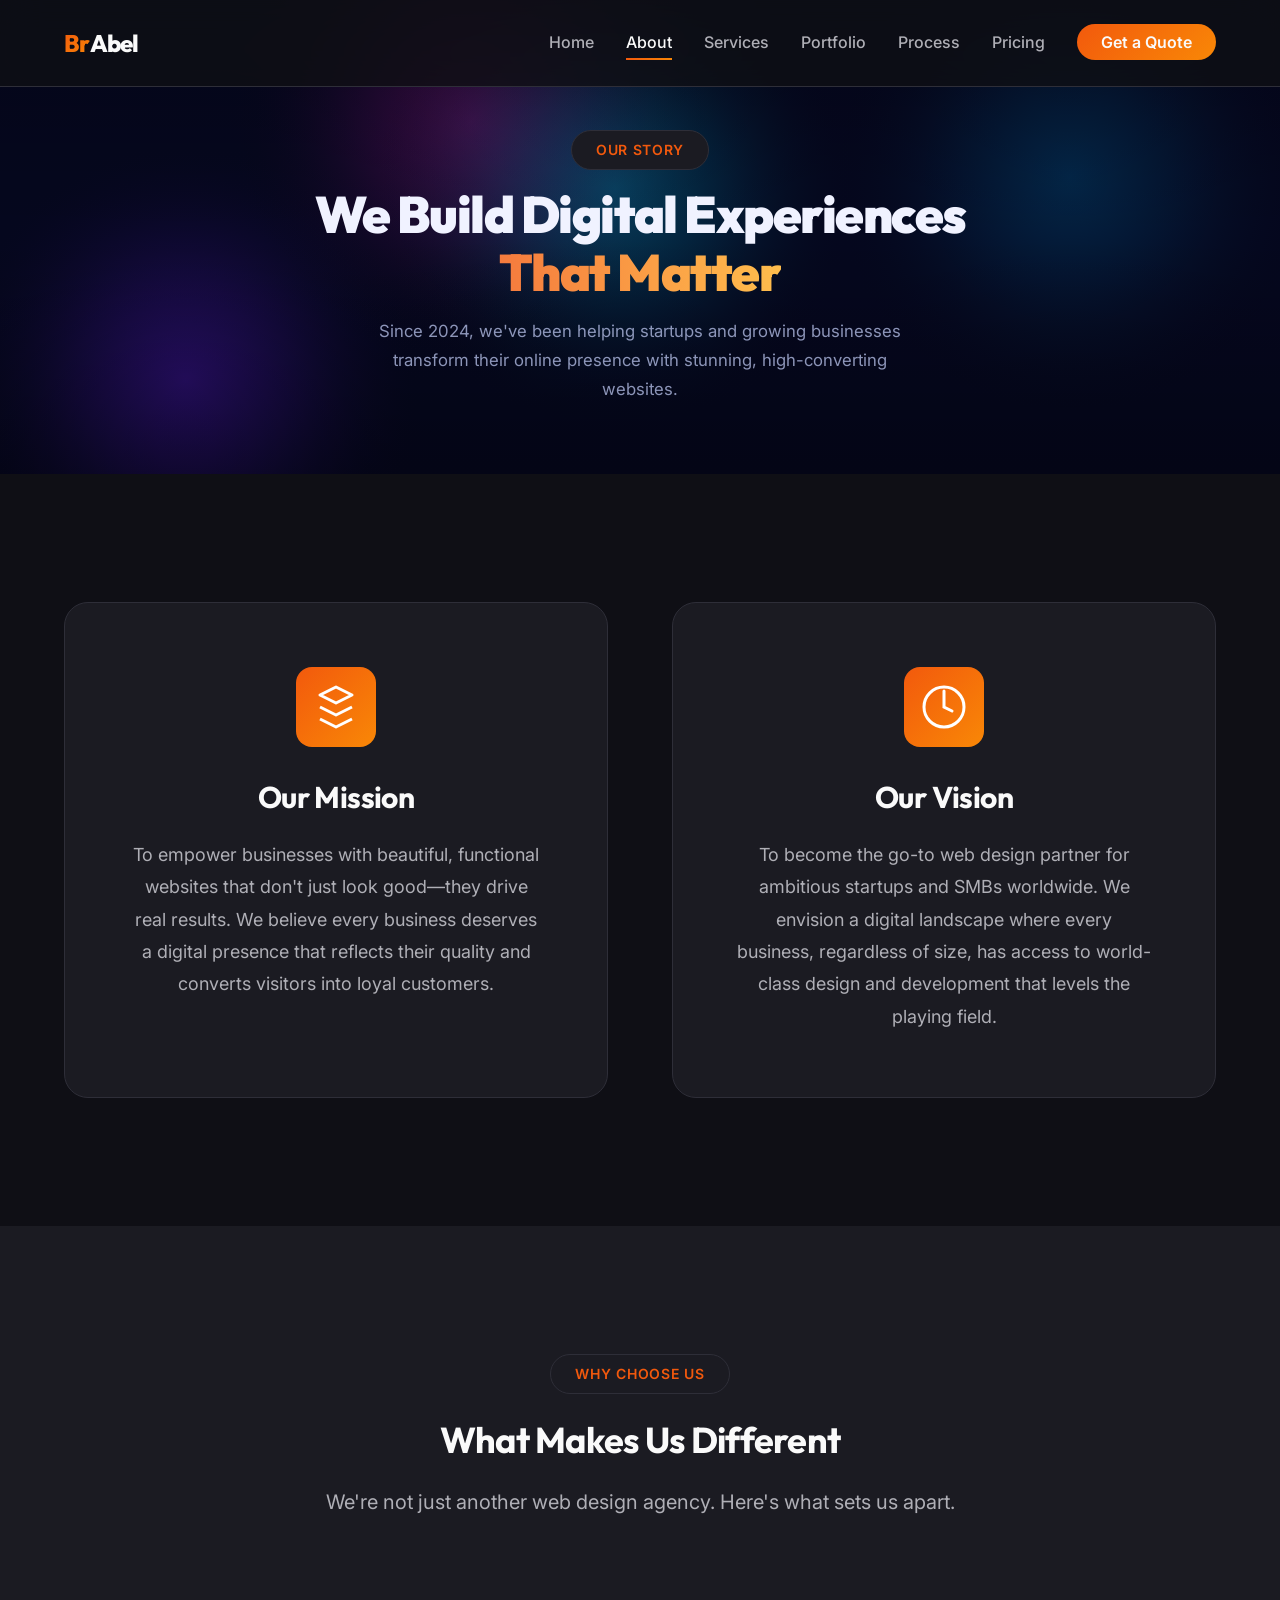
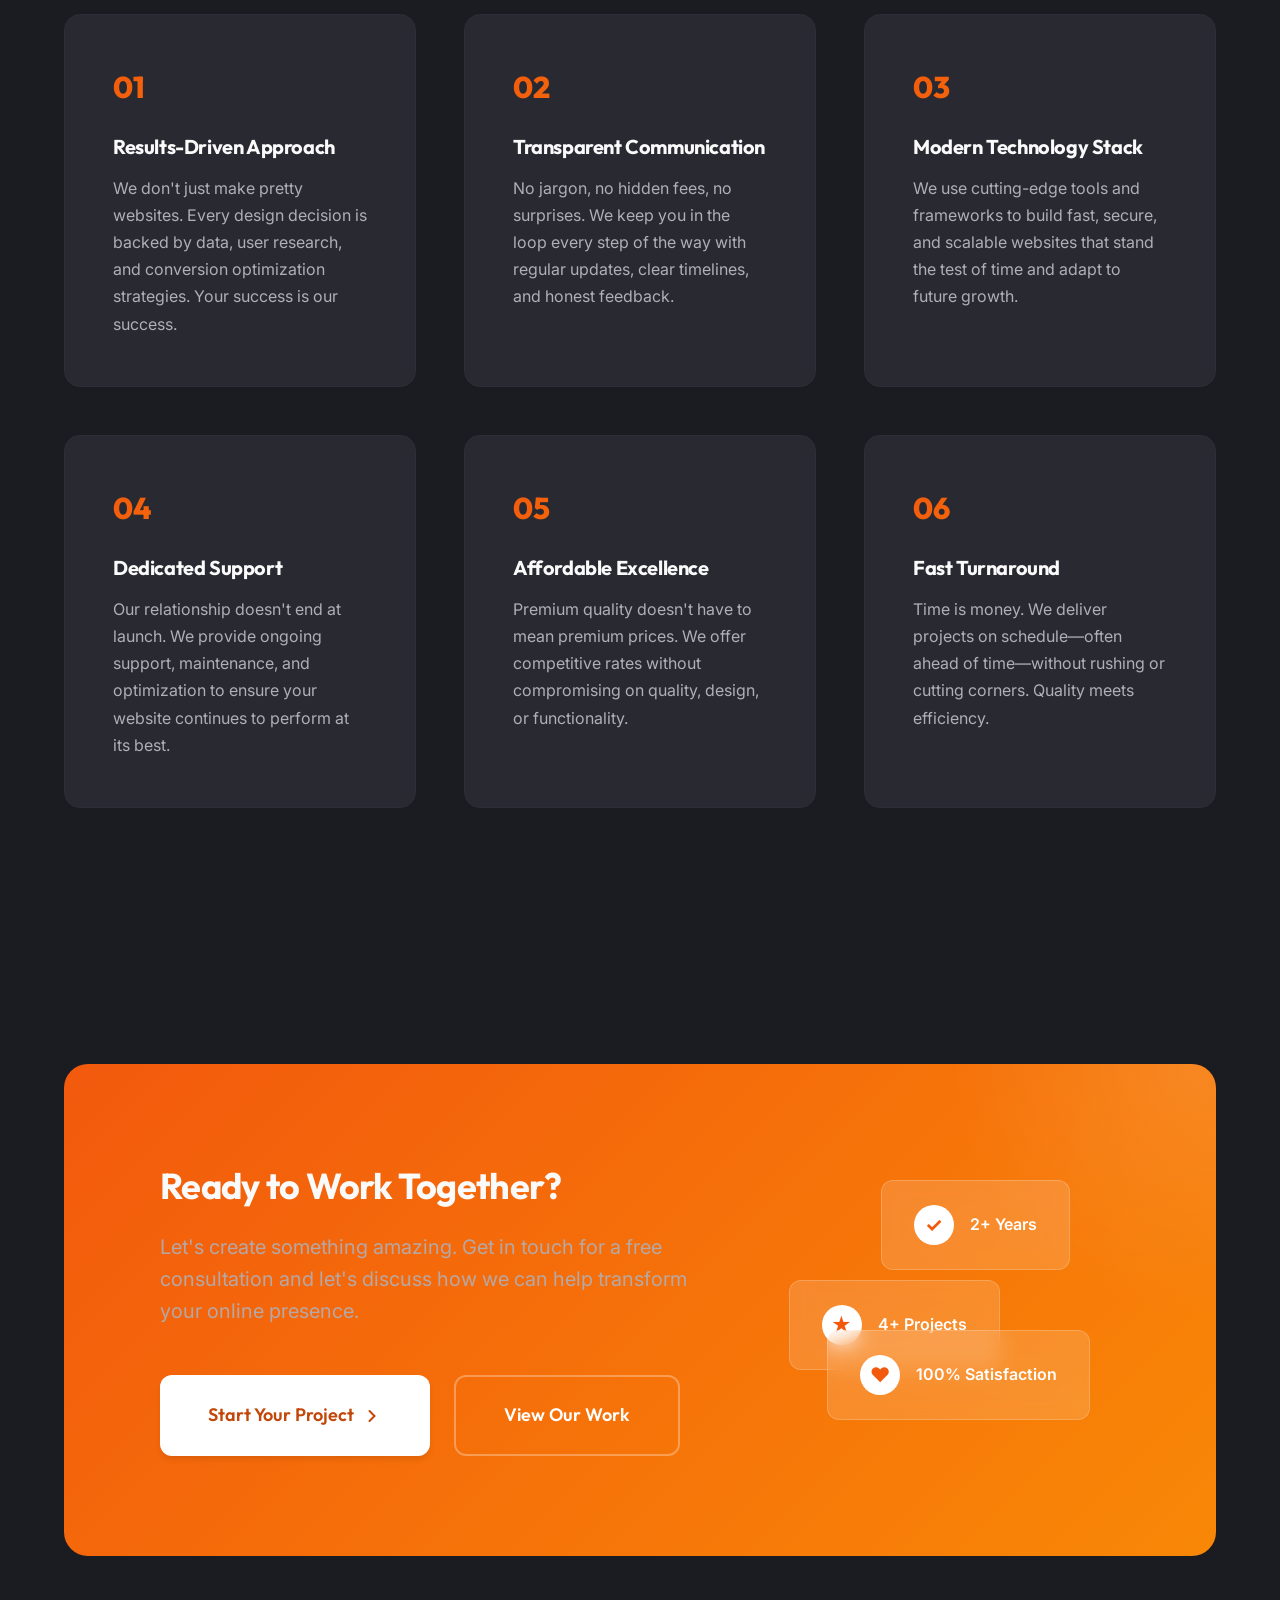
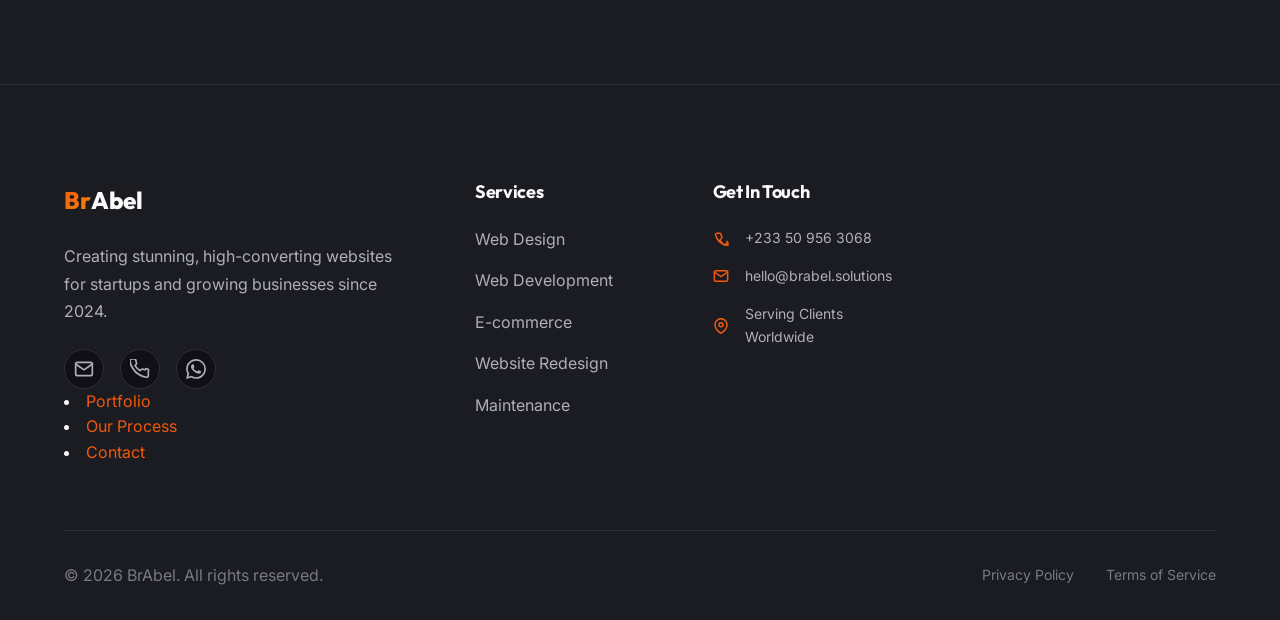
==== commit 88e9065a: "Add files via upload" ====
--- a/about.html
+++ b/about.html
@@ -1,28 +1,28 @@
-<!DOCTYPE html>
+﻿<!DOCTYPE html>
 <html lang="en">
 
 <head>
     <meta charset="UTF-8">
     <meta name="viewport" content="width=device-width, initial-scale=1.0">
     <meta name="description"
-        content="Learn about BrAbel Studios - a modern web design agency dedicated to creating stunning, high-converting websites for startups and growing businesses.">
+        content="Learn about BrAbel - a modern web design agency dedicated to creating stunning, high-converting websites for startups and growing businesses.">
 
     <!-- Open Graph / Facebook -->
     <meta property="og:type" content="website">
-    <meta property="og:url" content="https://brabelstudios.com/about.html">
-    <meta property="og:title" content="About Us - BrAbel Studios">
+    <meta property="og:url" content="https://brabel.solutions/about.html">
+    <meta property="og:title" content="About Us - BrAbel">
     <meta property="og:description"
-        content="Learn about BrAbel Studios - a modern web design agency dedicated to creating stunning, high-converting websites for startups and growing businesses.">
-    <meta property="og:image" content="https://brabelstudios.com/assets/images/logo.jpeg">
-    <meta property="og:site_name" content="BrAbel Studios">
+        content="Learn about BrAbel - a modern web design agency dedicated to creating stunning, high-converting websites for startups and growing businesses.">
+    <meta property="og:image" content="https://brabel.solutions/assets/images/logo.jpeg">
+    <meta property="og:site_name" content="BrAbel">
 
     <!-- Twitter Card -->
     <meta name="twitter:card" content="summary_large_image">
-    <meta name="twitter:title" content="About Us - BrAbel Studios">
+    <meta name="twitter:title" content="About Us - BrAbel">
     <meta name="twitter:description"
-        content="Learn about BrAbel Studios - a modern web design agency dedicated to creating stunning, high-converting websites for startups and growing businesses.">
-    <meta name="twitter:image" content="https://brabelstudios.com/assets/images/logo.jpeg">
-    <title>About Us - BrAbel Studios</title>
+        content="Learn about BrAbel - a modern web design agency dedicated to creating stunning, high-converting websites for startups and growing businesses.">
+    <meta name="twitter:image" content="https://brabel.solutions/assets/images/logo.jpeg">
+    <title>About Us - BrAbel</title>
 
     <link rel="preconnect" href="https://fonts.googleapis.com">
     <link rel="preconnect" href="https://fonts.gstatic.com" crossorigin>
@@ -36,7 +36,7 @@
 
     <link rel="stylesheet" href="assets/css/styles.css">
 
-    <link rel="canonical" href="https://brabelstudios.com/about.html">
+    <link rel="canonical" href="https://brabel.solutions/about.html">
 </head>
 
 <body>
@@ -44,7 +44,7 @@
     <nav class="navbar" id="navbar">
         <div class="container nav-container">
             <a href="index.html" class="logo">
-                <span class="logo-pixel">BrAbel</span><span class="logo-craft">Studios</span>
+                <span class="logo-pixel">Br</span><span class="logo-craft">Abel</span>
             </a>
 
             <ul class="nav-menu" id="navMenu">
@@ -65,17 +65,14 @@
         </div>
     </nav>
 
-    <!-- Page Header -->
-    <section class="page-header">
-        <div class="container">
-            <div class="page-header-content">
-                <span class="section-badge">Our Story</span>
-                <h1 class="page-title">We Build Digital Experiences That Matter</h1>
-                <p class="page-description">
-                    Since 2024, we've been helping startups and growing businesses transform their
-                    online presence with stunning, high-converting websites.
-                </p>
-            </div>
+    <!-- Page Header — Aurora Canvas -->
+    <section class="subpage-hero-wrap" id="aboutHero">
+        <canvas id="aboutHeroCanvas" class="subpage-hero-canvas"></canvas>
+        <div class="container subpage-hero-content">
+            <span class="section-badge" style="margin-bottom:1rem;display:inline-block;">Our Story</span>
+            <h1 class="page-title">We Build Digital Experiences<br><span class="hero-accent">That Matter</span></h1>
+            <p class="page-description">Since 2024, we've been helping startups and growing businesses transform their
+                online presence with stunning, high-converting websites.</p>
         </div>
     </section>
 
@@ -195,7 +192,7 @@
         <div class="container">
             <div class="section-header">
                 <span class="section-badge">Meet The Team</span>
-                <h2 class="section-title">The People Behind BrAbel Studios</h2>
+                <h2 class="section-title">The People Behind BrAbel</h2>
                 <p class="section-description">
                     A small but mighty team of designers, developers, and strategists passionate
                     about creating exceptional digital experiences.
@@ -257,26 +254,31 @@
             <div class="footer-content">
                 <div class="footer-col">
                     <a href="index.html" class="footer-logo">
-                        <span class="logo-pixel">BrAbel</span><span class="logo-craft">Studios</span>
+                        <span class="logo-pixel">Br</span><span class="logo-craft">Abel</span>
                     </a>
                     <p class="footer-description">
                         Creating stunning, high-converting websites for startups and growing businesses since 2024.
                     </p>
                     <div class="social-links">
-                        <a href="mailto:brabelstudios@gmail.com" aria-label="Email" class="social-link">
-                            <svg width="20" height="20" viewBox="0 0 24 24" fill="none" stroke="currentColor" stroke-width="2" stroke-linecap="round" stroke-linejoin="round">
-                                <path d="M4 4h16c1.1 0 2 .9 2 2v12c0 1.1-.9 2-2 2H4c-1.1 0-2-.9-2-2V6c0-1.1.9-2 2-2z"/>
-                                <polyline points="22,6 12,13 2,6"/>
+                        <a href="mailto:hello@brabel.solutions" aria-label="Email" class="social-link">
+                            <svg width="20" height="20" viewBox="0 0 24 24" fill="none" stroke="currentColor"
+                                stroke-width="2" stroke-linecap="round" stroke-linejoin="round">
+                                <path d="M4 4h16c1.1 0 2 .9 2 2v12c0 1.1-.9 2-2 2H4c-1.1 0-2-.9-2-2V6c0-1.1.9-2 2-2z" />
+                                <polyline points="22,6 12,13 2,6" />
                             </svg>
                         </a>
                         <a href="tel:+233509563068" aria-label="Phone" class="social-link">
-                            <svg width="20" height="20" viewBox="0 0 24 24" fill="none" stroke="currentColor" stroke-width="2" stroke-linecap="round" stroke-linejoin="round">
-                                <path d="M22 16.92v3a2 2 0 01-2.18 2 19.79 19.79 0 01-8.63-3.07A19.5 19.5 0 013.07 10.8a19.79 19.79 0 01-3.07-8.66A2 2 0 012 0h3a2 2 0 012 1.72c.127.96.361 1.903.7 2.81a2 2 0 01-.45 2.11L6.09 7.91a16 16 0 006 6l1.27-1.27a2 2 0 012.11-.45c.907.339 1.85.573 2.81.7A2 2 0 0122 14.92z"/>
-                            </svg>
-                        </a>
-                        <a href="https://wa.me/233509563068" aria-label="WhatsApp" class="social-link" target="_blank" rel="noopener">
+                            <svg width="20" height="20" viewBox="0 0 24 24" fill="none" stroke="currentColor"
+                                stroke-width="2" stroke-linecap="round" stroke-linejoin="round">
+                                <path
+                                    d="M22 16.92v3a2 2 0 01-2.18 2 19.79 19.79 0 01-8.63-3.07A19.5 19.5 0 013.07 10.8a19.79 19.79 0 01-3.07-8.66A2 2 0 012 0h3a2 2 0 012 1.72c.127.96.361 1.903.7 2.81a2 2 0 01-.45 2.11L6.09 7.91a16 16 0 006 6l1.27-1.27a2 2 0 012.11-.45c.907.339 1.85.573 2.81.7A2 2 0 0122 14.92z" />
+                            </svg>
+                        </a>
+                        <a href="https://wa.me/233509563068" aria-label="WhatsApp" class="social-link" target="_blank"
+                            rel="noopener">
                             <svg width="20" height="20" viewBox="0 0 24 24" fill="currentColor">
-                                <path d="M17.472 14.382c-.297-.149-1.758-.867-2.03-.967-.273-.099-.471-.148-.67.15-.197.297-.767.966-.94 1.164-.173.199-.347.223-.644.075-.297-.15-1.255-.463-2.39-1.475-.883-.788-1.48-1.761-1.653-2.059-.173-.297-.018-.458.13-.606.134-.133.298-.347.446-.52.149-.174.198-.298.298-.497.099-.198.05-.371-.025-.52-.075-.149-.669-1.612-.916-2.207-.242-.579-.487-.5-.669-.51-.173-.008-.371-.01-.57-.01-.198 0-.52.074-.792.372-.272.297-1.04 1.016-1.04 2.479 0 1.462 1.065 2.875 1.213 3.074.149.198 2.096 3.2 5.077 4.487.709.306 1.262.489 1.694.625.712.227 1.36.195 1.871.118.571-.085 1.758-.719 2.006-1.413.248-.694.248-1.289.173-1.413-.074-.124-.272-.198-.57-.347m-5.421 7.403h-.004a9.87 9.87 0 01-5.031-1.378l-.361-.214-3.741.982.998-3.648-.235-.374a9.86 9.86 0 01-1.51-5.26c.001-5.45 4.436-9.884 9.888-9.884 2.64 0 5.122 1.03 6.988 2.898a9.825 9.825 0 012.893 6.994c-.003 5.45-4.437 9.884-9.885 9.884m8.413-18.297A11.815 11.815 0 0012.05 0C5.495 0 .16 5.335.157 11.892c0 2.096.547 4.142 1.588 5.945L.057 24l6.305-1.654a11.882 11.882 0 005.683 1.448h.005c6.554 0 11.89-5.335 11.893-11.893a11.821 11.821 0 00-3.48-8.413z"/>
+                                <path
+                                    d="M17.472 14.382c-.297-.149-1.758-.867-2.03-.967-.273-.099-.471-.148-.67.15-.197.297-.767.966-.94 1.164-.173.199-.347.223-.644.075-.297-.15-1.255-.463-2.39-1.475-.883-.788-1.48-1.761-1.653-2.059-.173-.297-.018-.458.13-.606.134-.133.298-.347.446-.52.149-.174.198-.298.298-.497.099-.198.05-.371-.025-.52-.075-.149-.669-1.612-.916-2.207-.242-.579-.487-.5-.669-.51-.173-.008-.371-.01-.57-.01-.198 0-.52.074-.792.372-.272.297-1.04 1.016-1.04 2.479 0 1.462 1.065 2.875 1.213 3.074.149.198 2.096 3.2 5.077 4.487.709.306 1.262.489 1.694.625.712.227 1.36.195 1.871.118.571-.085 1.758-.719 2.006-1.413.248-.694.248-1.289.173-1.413-.074-.124-.272-.198-.57-.347m-5.421 7.403h-.004a9.87 9.87 0 01-5.031-1.378l-.361-.214-3.741.982.998-3.648-.235-.374a9.86 9.86 0 01-1.51-5.26c.001-5.45 4.436-9.884 9.888-9.884 2.64 0 5.122 1.03 6.988 2.898a9.825 9.825 0 012.893 6.994c-.003 5.45-4.437 9.884-9.885 9.884m8.413-18.297A11.815 11.815 0 0012.05 0C5.495 0 .16 5.335.157 11.892c0 2.096.547 4.142 1.588 5.945L.057 24l6.305-1.654a11.882 11.882 0 005.683 1.448h.005c6.554 0 11.89-5.335 11.893-11.893a11.821 11.821 0 00-3.48-8.413z" />
                             </svg>
                         </a>
                     </div>
@@ -318,7 +320,7 @@
                                 <path d="M14.667 4L8 8.667 1.333 4" stroke="currentColor" stroke-width="1.5"
                                     stroke-linecap="round" stroke-linejoin="round" />
                             </svg>
-                            brabelstudios@gmail.com
+                            hello@brabel.solutions
                         </li>
                         <li>
                             <svg width="16" height="16" viewBox="0 0 16 16" fill="none">
@@ -335,7 +337,7 @@
             </div>
 
             <div class="footer-bottom">
-                <p>&copy; 2026 BrAbel Studios. All rights reserved.</p>
+                <p>&copy; 2026 BrAbel. All rights reserved.</p>
                 <div class="footer-legal">
                     <a href="privacy.html">Privacy Policy</a>
                     <a href="terms.html">Terms of Service</a>
@@ -345,6 +347,7 @@
     </footer>
 
     <script src="assets/js/script.js"></script>
+    <script src="assets/js/page-hero-canvas.js"></script>
 </body>
 
 </html>
--- a/assets/css/styles.css
+++ b/assets/css/styles.css
@@ -1,5 +1,5 @@
 /* ===================================
-   BRABEL STUDIOS - DESIGN SYSTEM
+   BRABEL - DESIGN SYSTEM
    Modern, Premium Web Design Company
    =================================== */
 
@@ -1455,7 +1455,7 @@
 
 /* ============= PAGE HEADER ============= */
 .page-header {
-    padding: calc(var(--spacing-5xl) + 80px) 0 var(--spacing-5xl);
+    padding: 130px 0 70px;
     background: var(--color-surface);
     text-align: center;
     position: relative;
@@ -2277,4 +2277,248 @@
     to {
         transform: rotate(360deg);
     }
+}
+
+/* ═══════════════════════════════════════════════════
+   CONTACT PAGE — Canvas Hero
+   ═══════════════════════════════════════════════════ */
+.contact-hero-wrap {
+    position: relative;
+    overflow: hidden;
+    min-height: 460px;
+    padding: 130px 0 80px;
+    background: #07091a;
+    display: flex;
+    align-items: center;
+}
+
+/* Hide the old pseudo-element glow on contact page */
+.contact-hero-wrap::before {
+    display: none;
+}
+
+.contact-hero-canvas {
+    position: absolute;
+    top: 0;
+    left: 0;
+    width: 100% !important;
+    height: 100% !important;
+    display: block;
+    z-index: 0;
+}
+
+/* Gradient accent on the heading */
+.contact-grad {
+    background: linear-gradient(135deg, hsl(20, 90%, 50%), hsl(32, 95%, 50%));
+    -webkit-background-clip: text;
+    -webkit-text-fill-color: transparent;
+    background-clip: text;
+}
+
+/* Status chips row */
+.contact-hero-chips {
+    display: flex;
+    justify-content: center;
+    flex-wrap: wrap;
+    gap: 0.75rem;
+    margin-top: 1.8rem;
+}
+
+.chero-chip {
+    display: inline-flex;
+    align-items: center;
+    gap: 0.5rem;
+    padding: 0.42rem 1.1rem;
+    background: rgba(255, 255, 255, .06);
+    border: 1px solid rgba(255, 255, 255, .12);
+    border-radius: 99px;
+    font-size: 0.8rem;
+    font-weight: 600;
+    color: rgba(240, 242, 255, .8);
+    backdrop-filter: blur(10px);
+}
+
+.chero-dot {
+    width: 7px;
+    height: 7px;
+    border-radius: 50%;
+    background: hsl(20, 90%, 50%);
+    box-shadow: 0 0 6px hsl(20, 90%, 50%);
+    flex-shrink: 0;
+}
+
+.chero-dot-amber {
+    background: hsl(32, 95%, 50%);
+    box-shadow: 0 0 6px hsl(32, 95%, 50%);
+}
+
+.chero-dot-green {
+    background: hsl(142, 70%, 45%);
+    box-shadow: 0 0 6px hsl(142, 70%, 45%);
+}
+
+/* ═══════════════════════════════════════════════════
+   FAQ SECTION — WebGL Shader Background + Accordion
+   ═══════════════════════════════════════════════════ */
+.faq-section-wrap {
+    position: relative;
+    overflow: hidden;
+    padding: 100px 0 100px;
+    background: #060814;
+}
+
+.faq-shader-canvas {
+    position: absolute;
+    top: 0;
+    left: 0;
+    width: 100%;
+    height: 100%;
+    display: block;
+    z-index: 0;
+}
+
+/* Accordion wrapper */
+.faq-accordion {
+    max-width: 760px;
+    margin: 0 auto;
+}
+
+/* Each FAQ item */
+.faq-item {
+    border-bottom: 1px solid rgba(255, 255, 255, .08);
+}
+
+.faq-item:first-child {
+    border-top: 1px solid rgba(255, 255, 255, .08);
+}
+
+/* Question button */
+.faq-q {
+    width: 100%;
+    display: flex;
+    align-items: center;
+    justify-content: space-between;
+    gap: 1rem;
+    padding: 1.35rem 0;
+    background: none;
+    border: none;
+    cursor: pointer;
+    color: #eef0ff;
+    font-size: 1.05rem;
+    font-weight: 600;
+    font-family: 'Outfit', sans-serif;
+    text-align: left;
+    line-height: 1.4;
+}
+
+.faq-q:hover {
+    color: hsl(20, 90%, 60%);
+}
+
+/* Chevron icon */
+.faq-chevron {
+    flex-shrink: 0;
+    color: hsl(20, 90%, 55%);
+    transition: transform 0.3s ease;
+}
+
+.faq-open .faq-chevron {
+    transform: rotate(180deg);
+}
+
+/* Answer panel */
+.faq-a {
+    max-height: 0;
+    overflow: hidden;
+    transition: max-height 0.38s cubic-bezier(0.4, 0, 0.2, 1);
+}
+
+.faq-a p {
+    padding: 0 0 1.5rem;
+    color: rgba(180, 190, 230, 0.8);
+    font-size: 0.97rem;
+    line-height: 1.75;
+    margin: 0;
+}
+
+/* Active item has a subtle left orange accent */
+.faq-item.faq-open .faq-q {
+    color: hsl(20, 90%, 60%);
+}
+
+/* ═══════════════════════════════════════════════════
+   SUB-PAGE HERO CANVAS  (About / Services / Portfolio
+   / Process / Pricing)
+   ═══════════════════════════════════════════════════ */
+.subpage-hero-wrap {
+    position: relative;
+    overflow: hidden;
+    min-height: 420px;
+    padding: 130px 0 70px;
+    display: flex;
+    align-items: center;
+    text-align: center;
+}
+
+/* Per-page background tints (fallback before canvas renders) */
+#aboutHero {
+    background: #05071e;
+}
+
+#servicesHero {
+    background: #030b1a;
+}
+
+#portfolioHero {
+    background: #08060e;
+}
+
+#processHero {
+    background: #04081a;
+}
+
+#pricingHero {
+    background: #050a1c;
+}
+
+.subpage-hero-canvas {
+    position: absolute;
+    inset: 0;
+    width: 100%;
+    height: 100%;
+    display: block;
+    z-index: 0;
+}
+
+/* Content stacks above canvas */
+.subpage-hero-content {
+    position: relative;
+    z-index: 2;
+    width: 100%;
+}
+
+.subpage-hero-content .page-title {
+    font-size: clamp(1.9rem, 4vw, 3.2rem);
+    font-weight: 900;
+    color: #f0f2ff;
+    letter-spacing: -0.03em;
+    line-height: 1.12;
+    font-family: 'Outfit', sans-serif;
+    margin-bottom: 1rem;
+}
+
+.subpage-hero-content .page-description {
+    font-size: 1.05rem;
+    color: rgba(180, 190, 230, 0.78);
+    max-width: 560px;
+    margin: 0 auto;
+    line-height: 1.72;
+}
+
+/* Accent gradient word on hero titles */
+.hero-accent {
+    background: linear-gradient(90deg, hsl(20, 90%, 60%), hsl(38, 100%, 65%));
+    -webkit-background-clip: text;
+    -webkit-text-fill-color: transparent;
+    background-clip: text;
 }
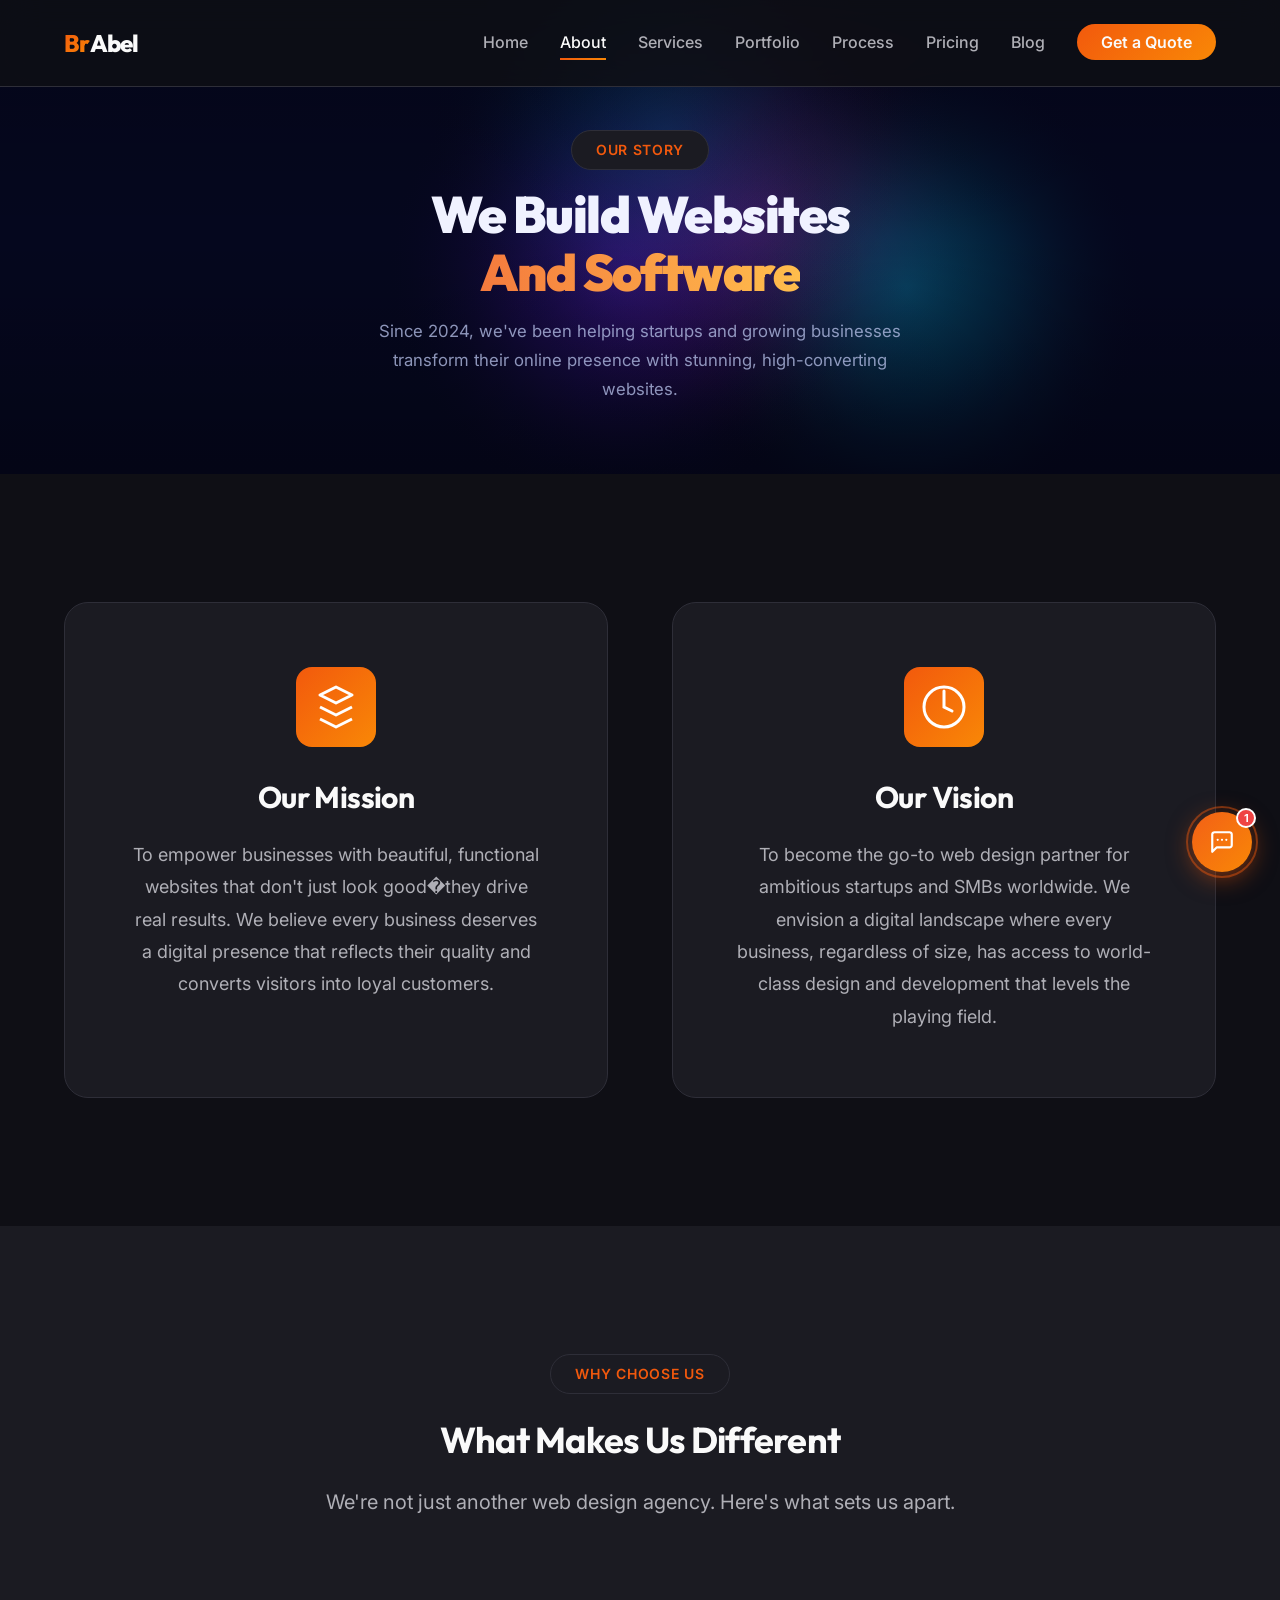
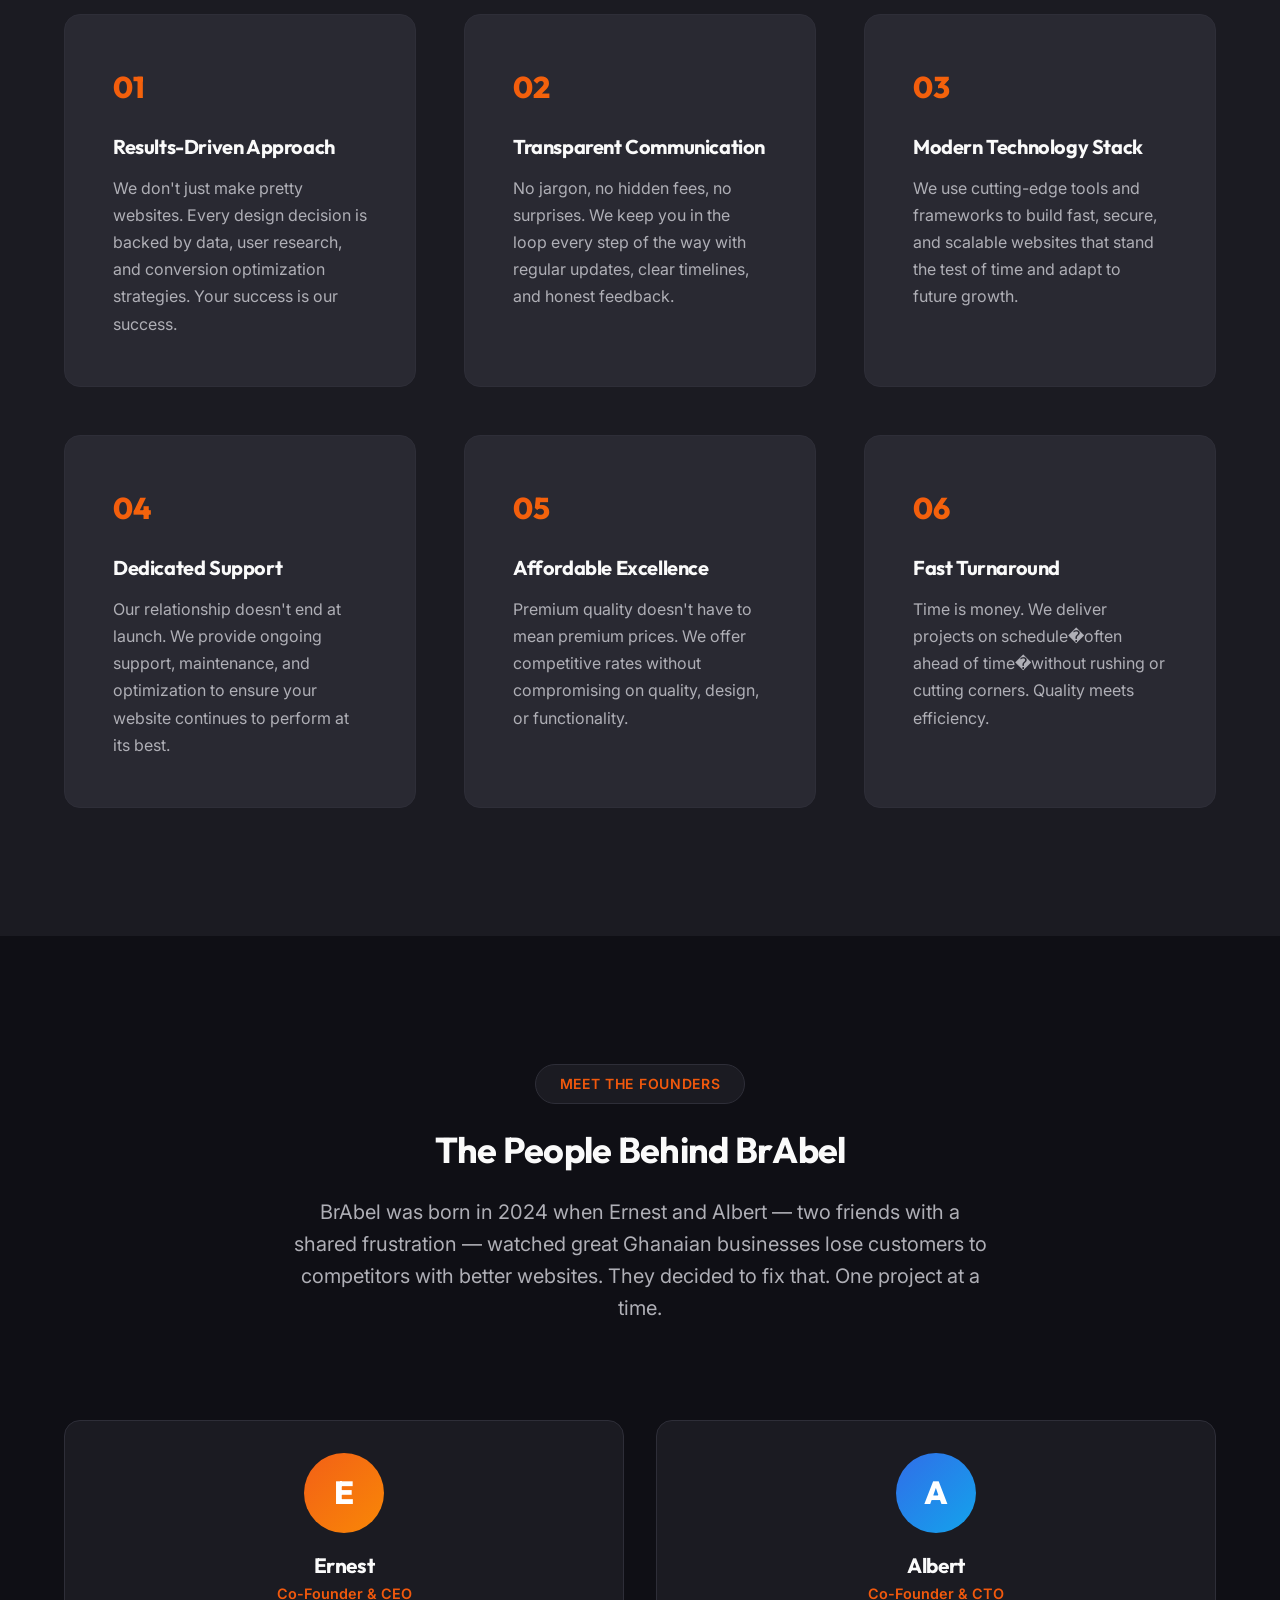
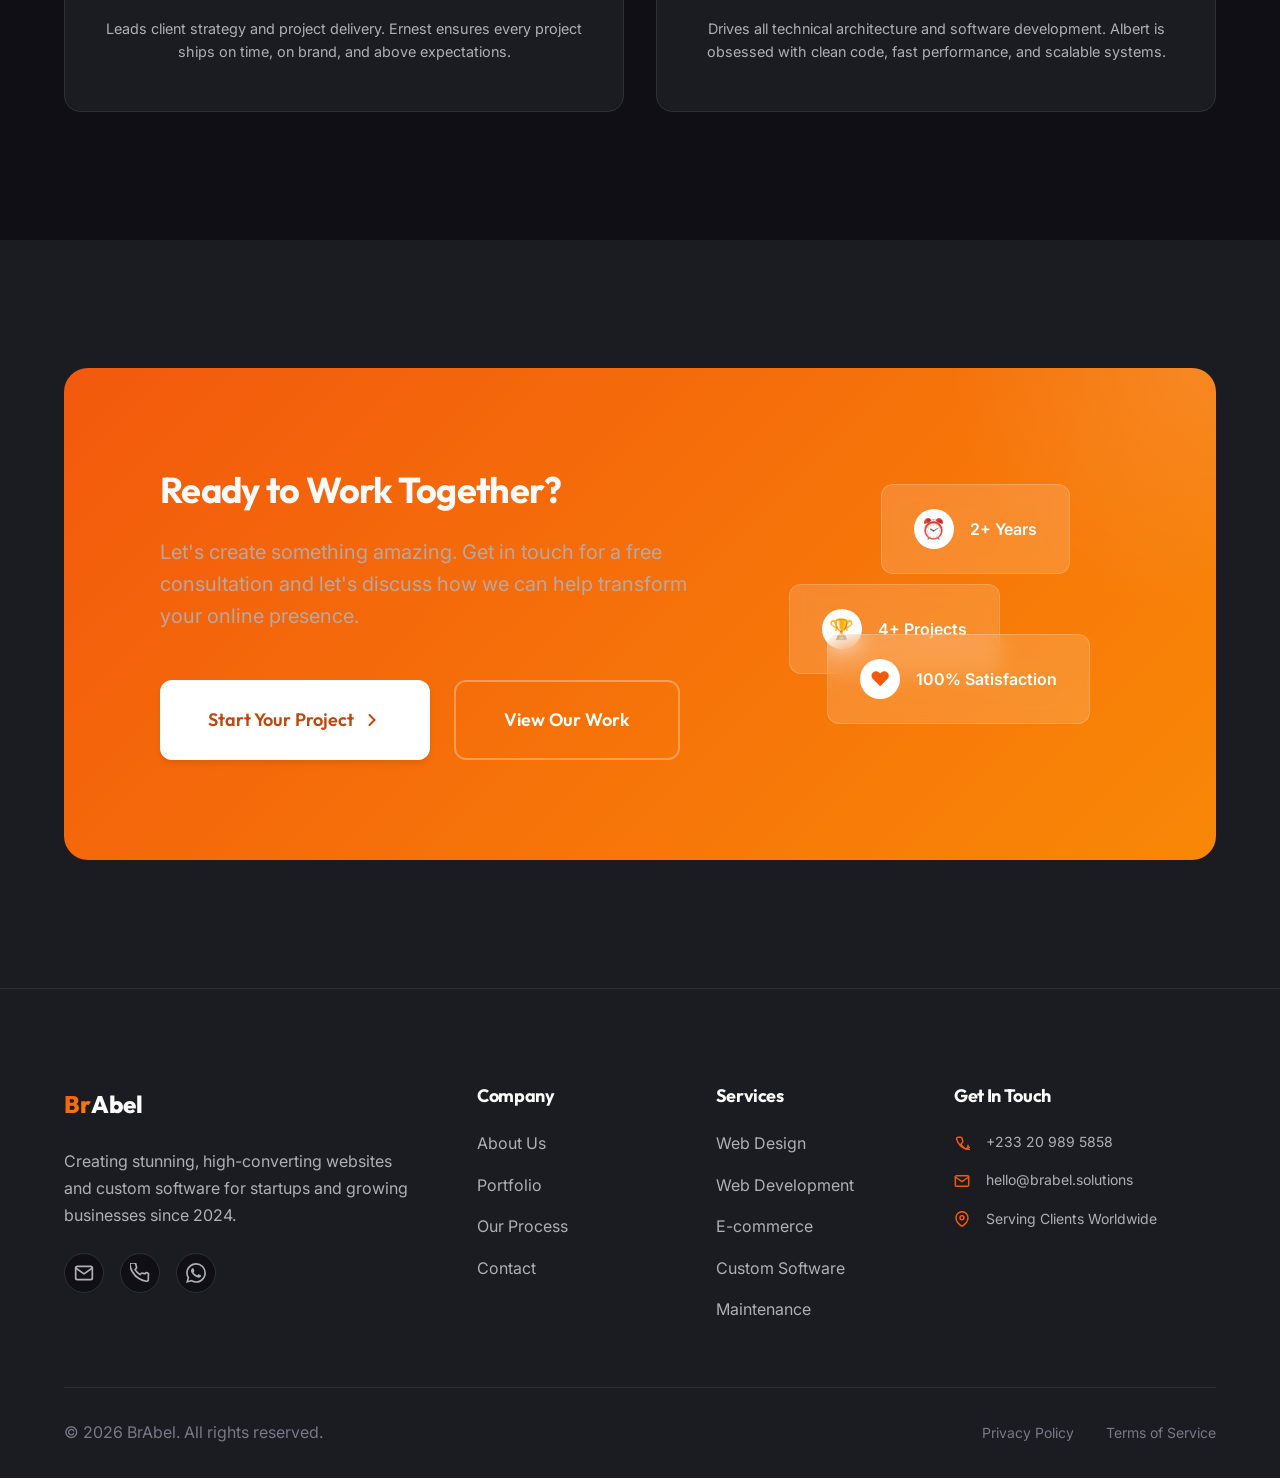
==== commit 9321252b: "Add files via upload" ====
--- a/about.html
+++ b/about.html
@@ -1,4 +1,4 @@
-﻿<!DOCTYPE html>
+<!DOCTYPE html>
 <html lang="en">
 
 <head>
@@ -54,6 +54,7 @@
                 <li><a href="portfolio.html" class="nav-link">Portfolio</a></li>
                 <li><a href="process.html" class="nav-link">Process</a></li>
                 <li><a href="pricing.html" class="nav-link">Pricing</a></li>
+                <li><a href="blog.html" class="nav-link">Blog</a></li>
                 <li><a href="contact.html" class="nav-link nav-cta">Get a Quote</a></li>
             </ul>
 
@@ -65,12 +66,12 @@
         </div>
     </nav>
 
-    <!-- Page Header — Aurora Canvas -->
+    <!-- Page Header � Aurora Canvas -->
     <section class="subpage-hero-wrap" id="aboutHero">
         <canvas id="aboutHeroCanvas" class="subpage-hero-canvas"></canvas>
         <div class="container subpage-hero-content">
             <span class="section-badge" style="margin-bottom:1rem;display:inline-block;">Our Story</span>
-            <h1 class="page-title">We Build Digital Experiences<br><span class="hero-accent">That Matter</span></h1>
+            <h1 class="page-title">We Build Websites<br><span class="hero-accent">And Software</span></h1>
             <p class="page-description">Since 2024, we've been helping startups and growing businesses transform their
                 online presence with stunning, high-converting websites.</p>
         </div>
@@ -94,7 +95,7 @@
                     <h3 class="mission-title">Our Mission</h3>
                     <p class="mission-text">
                         To empower businesses with beautiful, functional websites that don't just look
-                        good—they drive real results. We believe every business deserves a digital presence
+                        good�they drive real results. We believe every business deserves a digital presence
                         that reflects their quality and converts visitors into loyal customers.
                     </p>
                 </div>
@@ -178,7 +179,7 @@
                     <div class="difference-number">06</div>
                     <h3 class="difference-title">Fast Turnaround</h3>
                     <p class="difference-text">
-                        Time is money. We deliver projects on schedule—often ahead of time—without
+                        Time is money. We deliver projects on schedule�often ahead of time�without
                         rushing or cutting corners. Quality meets efficiency.
                     </p>
                 </div>
@@ -186,25 +187,35 @@
         </div>
     </section>
 
-    <!-- Team Section - HIDDEN FOR NOW -->
-    <!--
+    <!-- Meet the Founders -->
     <section class="section">
         <div class="container">
             <div class="section-header">
-                <span class="section-badge">Meet The Team</span>
+                <span class="section-badge">Meet the Founders</span>
                 <h2 class="section-title">The People Behind BrAbel</h2>
                 <p class="section-description">
-                    A small but mighty team of designers, developers, and strategists passionate
-                    about creating exceptional digital experiences.
+                    BrAbel was born in 2024 when Ernest and Albert — two friends with a shared frustration —
+                    watched great Ghanaian businesses lose customers to competitors with better websites.
+                    They decided to fix that. One project at a time.
                 </p>
             </div>
 
-            <div class="team-grid">
-                Team content hidden - will be added later
-            </div>
-        </div>
-    </section>
-    -->
+            <div class="team-grid" style="display:grid;grid-template-columns:repeat(auto-fit,minmax(260px,1fr));gap:2rem;margin-top:2rem;">
+                <div class="team-card" style="background:var(--color-surface);border:1px solid var(--color-border);border-radius:var(--radius-xl);padding:2rem;text-align:center;">
+                    <div style="width:80px;height:80px;border-radius:50%;background:linear-gradient(135deg,hsl(20,90%,52%),hsl(32,95%,50%));display:flex;align-items:center;justify-content:center;font-size:2rem;font-weight:800;color:#fff;margin:0 auto 1.25rem;font-family:'Outfit',sans-serif;">E</div>
+                    <h3 style="font-size:1.3rem;font-weight:700;margin-bottom:.3rem;color:var(--color-text);">Ernest</h3>
+                    <p style="color:var(--color-primary);font-size:.9rem;font-weight:600;margin-bottom:.75rem;">Co-Founder &amp; CEO</p>
+                    <p style="color:var(--color-text-secondary);font-size:.9rem;line-height:1.6;">Leads client strategy and project delivery. Ernest ensures every project ships on time, on brand, and above expectations.</p>
+                </div>
+                <div class="team-card" style="background:var(--color-surface);border:1px solid var(--color-border);border-radius:var(--radius-xl);padding:2rem;text-align:center;">
+                    <div style="width:80px;height:80px;border-radius:50%;background:linear-gradient(135deg,hsl(220,80%,55%),hsl(200,85%,50%));display:flex;align-items:center;justify-content:center;font-size:2rem;font-weight:800;color:#fff;margin:0 auto 1.25rem;font-family:'Outfit',sans-serif;">A</div>
+                    <h3 style="font-size:1.3rem;font-weight:700;margin-bottom:.3rem;color:var(--color-text);">Albert</h3>
+                    <p style="color:var(--color-primary);font-size:.9rem;font-weight:600;margin-bottom:.75rem;">Co-Founder &amp; CTO</p>
+                    <p style="color:var(--color-text-secondary);font-size:.9rem;line-height:1.6;">Drives all technical architecture and software development. Albert is obsessed with clean code, fast performance, and scalable systems.</p>
+                </div>
+            </div>
+        </div>
+    </section>
 
 
     <!-- CTA Section -->
@@ -232,15 +243,15 @@
                 </div>
                 <div class="cta-visual">
                     <div class="cta-float-card card-1">
-                        <div class="float-icon">✓</div>
+                        <div class="float-icon">&#x23F0;</div>
                         <div class="float-text">2+ Years</div>
                     </div>
                     <div class="cta-float-card card-2">
-                        <div class="float-icon">★</div>
+                        <div class="float-icon">&#x1F3C6;</div>
                         <div class="float-text">4+ Projects</div>
                     </div>
                     <div class="cta-float-card card-3">
-                        <div class="float-icon">♥</div>
+                        <div class="float-icon">&#x2764;</div>
                         <div class="float-text">100% Satisfaction</div>
                     </div>
                 </div>
@@ -257,7 +268,7 @@
                         <span class="logo-pixel">Br</span><span class="logo-craft">Abel</span>
                     </a>
                     <p class="footer-description">
-                        Creating stunning, high-converting websites for startups and growing businesses since 2024.
+                        Creating stunning, high-converting websites and custom software for startups and growing businesses since 2024.
                     </p>
                     <div class="social-links">
                         <a href="mailto:hello@brabel.solutions" aria-label="Email" class="social-link">
@@ -267,14 +278,14 @@
                                 <polyline points="22,6 12,13 2,6" />
                             </svg>
                         </a>
-                        <a href="tel:+233509563068" aria-label="Phone" class="social-link">
+                        <a href="tel:+233209895858" aria-label="Phone" class="social-link">
                             <svg width="20" height="20" viewBox="0 0 24 24" fill="none" stroke="currentColor"
                                 stroke-width="2" stroke-linecap="round" stroke-linejoin="round">
                                 <path
                                     d="M22 16.92v3a2 2 0 01-2.18 2 19.79 19.79 0 01-8.63-3.07A19.5 19.5 0 013.07 10.8a19.79 19.79 0 01-3.07-8.66A2 2 0 012 0h3a2 2 0 012 1.72c.127.96.361 1.903.7 2.81a2 2 0 01-.45 2.11L6.09 7.91a16 16 0 006 6l1.27-1.27a2 2 0 012.11-.45c.907.339 1.85.573 2.81.7A2 2 0 0122 14.92z" />
                             </svg>
                         </a>
-                        <a href="https://wa.me/233509563068" aria-label="WhatsApp" class="social-link" target="_blank"
+                        <a href="https://wa.me/233209895858" aria-label="WhatsApp" class="social-link" target="_blank"
                             rel="noopener">
                             <svg width="20" height="20" viewBox="0 0 24 24" fill="currentColor">
                                 <path
@@ -282,9 +293,15 @@
                             </svg>
                         </a>
                     </div>
-                    <li><a href="portfolio.html">Portfolio</a></li>
-                    <li><a href="process.html">Our Process</a></li>
-                    <li><a href="contact.html">Contact</a></li>
+                </div>
+
+                <div class="footer-col">
+                    <h4 class="footer-heading">Company</h4>
+                    <ul class="footer-links">
+                        <li><a href="about.html">About Us</a></li>
+                        <li><a href="portfolio.html">Portfolio</a></li>
+                        <li><a href="process.html">Our Process</a></li>
+                        <li><a href="contact.html">Contact</a></li>
                     </ul>
                 </div>
 
@@ -294,7 +311,7 @@
                         <li><a href="services.html#web-design">Web Design</a></li>
                         <li><a href="services.html#web-development">Web Development</a></li>
                         <li><a href="services.html#ecommerce">E-commerce</a></li>
-                        <li><a href="services.html#redesign">Website Redesign</a></li>
+                        <li><a href="services.html#custom-software">Custom Software</a></li>
                         <li><a href="services.html#maintenance">Maintenance</a></li>
                     </ul>
                 </div>
@@ -309,7 +326,7 @@
                                     stroke="currentColor" stroke-width="1.5" stroke-linecap="round"
                                     stroke-linejoin="round" />
                             </svg>
-                            +233 50 956 3068
+                            +233 20 989 5858
                         </li>
                         <li>
                             <svg width="16" height="16" viewBox="0 0 16 16" fill="none">
@@ -348,6 +365,7 @@
 
     <script src="assets/js/script.js"></script>
     <script src="assets/js/page-hero-canvas.js"></script>
+    <script src="assets/js/livechat.js"></script>
 </body>
 
-</html>+</html>
--- a/assets/css/styles.css
+++ b/assets/css/styles.css
@@ -1042,6 +1042,8 @@
 /* ============= CTA SECTION ============= */
 .cta-section {
     background: var(--color-surface);
+    padding: var(--spacing-5xl) 0;
+    position: relative;
 }
 
 .cta-card {
@@ -2157,7 +2159,7 @@
 .form-textarea:focus {
     outline: none;
     border-color: var(--color-primary);
-    box-shadow: 0 0 0 4px rgba(139, 92, 246, 0.1);
+    box-shadow: 0 0 0 4px hsla(20, 90%, 50%, 0.15);
 }
 
 .form-textarea {
@@ -2233,51 +2235,7 @@
     }
 }
 
-/* ============= PRELOADER ============= */
-#preloader {
-    position: fixed;
-    top: 0;
-    left: 0;
-    width: 100%;
-    height: 100vh;
-    z-index: 9999;
-    background-color: var(--color-background);
-    display: flex;
-    justify-content: center;
-    align-items: center;
-    transition: opacity 0.5s ease, visibility 0.5s ease;
-}
-
-#preloader video {
-    width: 100%;
-    height: 100%;
-    object-fit: cover;
-}
-
-.preloader-hidden {
-    opacity: 0;
-    visibility: hidden;
-    pointer-events: none;
-}
-
-/* Fallback spinner if video fails/loads slow */
-.loader-spinner {
-    width: 50px;
-    height: 50px;
-    border: 3px solid rgba(255, 255, 255, 0.1);
-    border-radius: 50%;
-    border-top-color: var(--color-primary);
-    animation: spin 1s ease-in-out infinite;
-    position: absolute;
-    z-index: -1;
-    /* Behind video */
-}
-
-@keyframes spin {
-    to {
-        transform: rotate(360deg);
-    }
-}
+/* ============= PRELOADER (duplicate removed — canonical definition is at top of file) ============= */
 
 /* ═══════════════════════════════════════════════════
    CONTACT PAGE — Canvas Hero
@@ -2521,4 +2479,326 @@
     -webkit-background-clip: text;
     -webkit-text-fill-color: transparent;
     background-clip: text;
-}+}
+
+/* ── Back-to-Top Button ──────────────────────────────────────── */
+#bra-back-top {
+    position: fixed;
+    bottom: 5.5rem;
+    right: 1.75rem;
+    z-index: 9000;
+    width: 44px;
+    height: 44px;
+    border-radius: 50%;
+    background: linear-gradient(135deg, hsl(20,90%,52%), hsl(32,95%,50%));
+    color: #fff;
+    border: none;
+    cursor: pointer;
+    display: flex;
+    align-items: center;
+    justify-content: center;
+    box-shadow: 0 4px 16px hsla(20,90%,50%,0.45);
+    opacity: 0;
+    transform: translateY(12px);
+    pointer-events: none;
+    transition: opacity .3s ease, transform .3s ease, box-shadow .3s ease;
+}
+#bra-back-top.bra-back-top--visible {
+    opacity: 1;
+    transform: translateY(0);
+    pointer-events: auto;
+}
+#bra-back-top:hover {
+    box-shadow: 0 6px 22px hsla(20,90%,50%,.65);
+    transform: translateY(-2px);
+}
+
+/* ── Newsletter Subscribed Toast ─────────────────────────────── */
+#bra-nl-toast {
+    position: fixed;
+    bottom: 2rem;
+    left: 50%;
+    transform: translateX(-50%) translateY(80px);
+    background: hsl(20,90%,52%);
+    color: #fff;
+    padding: .75rem 1.5rem;
+    border-radius: 2rem;
+    font-size: .95rem;
+    font-weight: 600;
+    box-shadow: 0 6px 24px hsla(20,90%,50%,.5);
+    z-index: 9999;
+    opacity: 0;
+    transition: opacity .4s ease, transform .4s ease;
+    pointer-events: none;
+}
+#bra-nl-toast.bra-nl-toast--show {
+    opacity: 1;
+    transform: translateX(-50%) translateY(0);
+}
+
+/* ── WhatsApp Direct Float Button ────────────────────────────── */
+#bra-wa-float {
+    position: fixed;
+    bottom: 9rem;
+    right: 1.75rem;
+    z-index: 8999;
+    width: 44px;
+    height: 44px;
+    border-radius: 50%;
+    background: hsl(142, 70%, 40%);
+    color: #fff;
+    display: flex;
+    align-items: center;
+    justify-content: center;
+    box-shadow: 0 4px 16px hsla(142,70%,35%,0.5);
+    text-decoration: none;
+    transition: transform .25s ease, box-shadow .25s ease;
+    animation: waPulseRing 2.5s ease-out infinite;
+}
+#bra-wa-float:hover {
+    transform: scale(1.1);
+    box-shadow: 0 6px 24px hsla(142,70%,35%,.7);
+}
+@keyframes waPulseRing {
+    0%   { box-shadow: 0 0 0 0 hsla(142,70%,40%,.55), 0 4px 16px hsla(142,70%,35%,.5); }
+    70%  { box-shadow: 0 0 0 12px hsla(142,70%,40%,0),  0 4px 16px hsla(142,70%,35%,.5); }
+    100% { box-shadow: 0 0 0 0 hsla(142,70%,40%,0),    0 4px 16px hsla(142,70%,35%,.5); }
+}
+
+/* ── Hero Stat Cards ─────────────────────────────────────────── */
+.bra-hero-cards {
+    display: flex;
+    flex-direction: column;
+    gap: 1rem;
+    padding: 1rem 0;
+}
+
+.bra-hc {
+    display: flex;
+    align-items: center;
+    gap: 1rem;
+    background: hsla(222, 28%, 14%, 0.85);
+    border: 1px solid hsla(220, 30%, 100%, 0.08);
+    border-radius: 1rem;
+    padding: 1.1rem 1.4rem;
+    backdrop-filter: blur(12px);
+    -webkit-backdrop-filter: blur(12px);
+    transition: transform .3s ease, box-shadow .3s ease;
+    position: relative;
+    overflow: hidden;
+}
+.bra-hc::before {
+    content: '';
+    position: absolute;
+    inset: 0;
+    background: linear-gradient(135deg, hsla(220,30%,100%,.03), transparent);
+    border-radius: inherit;
+    pointer-events: none;
+}
+.bra-hc:hover {
+    transform: translateX(4px);
+    box-shadow: 0 8px 32px hsla(20,90%,40%,.15);
+}
+
+.bra-hc--primary {
+    border-color: hsla(20,90%,52%,.3);
+    background: hsla(20,90%,20%,.25);
+    box-shadow: 0 4px 24px hsla(20,90%,40%,.12);
+}
+.bra-hc--primary .bra-hc-icon { background: hsla(20,90%,52%,.2); color: hsl(20,90%,62%); }
+.bra-hc--primary .bra-hc-num  { color: hsl(20,90%,62%); }
+
+.bra-hc--offset {
+    margin-left: 2rem;
+}
+
+.bra-hc-icon {
+    width: 52px;
+    height: 52px;
+    flex-shrink: 0;
+    border-radius: .75rem;
+    background: hsla(220,30%,100%,.06);
+    color: hsla(220,20%,92%,.7);
+    display: flex;
+    align-items: center;
+    justify-content: center;
+}
+
+.bra-hc-body {
+    flex: 1;
+    display: flex;
+    flex-direction: column;
+    gap: .15rem;
+}
+
+.bra-hc-num {
+    font-family: 'Outfit', sans-serif;
+    font-size: 1.6rem;
+    font-weight: 800;
+    line-height: 1;
+    color: hsl(220, 20%, 92%);
+    letter-spacing: -.02em;
+}
+
+.bra-hc-label {
+    font-size: .78rem;
+    color: hsla(220,20%,80%,.6);
+    font-weight: 500;
+    text-transform: uppercase;
+    letter-spacing: .06em;
+}
+
+.bra-hc-badge {
+    font-size: .8rem;
+    color: hsl(45,95%,65%);
+    flex-shrink: 0;
+    letter-spacing: .05em;
+}
+
+.bra-hc-tag {
+    font-size: .72rem;
+    font-weight: 600;
+    padding: .25rem .65rem;
+    border-radius: 2rem;
+    background: hsla(142,60%,40%,.2);
+    color: hsl(142,60%,60%);
+    flex-shrink: 0;
+    white-space: nowrap;
+}
+
+@media (max-width: 768px) {
+    .bra-hc--offset { margin-left: 0; }
+    .bra-hero-cards { gap: .75rem; }
+}
+
+/* ── Code Editor Hero Card ───────────────────────────────────── */
+.bra-editor {
+    background: hsl(222, 30%, 9%);
+    border: 1px solid hsla(220,30%,100%,.1);
+    border-radius: 1rem;
+    overflow: hidden;
+    box-shadow: 0 24px 64px hsla(222,40%,5%,.7), 0 0 0 1px hsla(20,90%,50%,.08);
+    font-family: 'Fira Code', 'Courier New', monospace;
+    font-size: .82rem;
+    line-height: 1.65;
+}
+
+.bra-ed-chrome {
+    display: flex;
+    align-items: center;
+    gap: .5rem;
+    padding: .6rem 1rem;
+    background: hsl(222, 28%, 12%);
+    border-bottom: 1px solid hsla(220,30%,100%,.07);
+}
+.bra-ed-dot {
+    width: 12px; height: 12px;
+    border-radius: 50%;
+    flex-shrink: 0;
+}
+.bra-ed-title {
+    flex: 1;
+    text-align: center;
+    font-size: .72rem;
+    color: hsla(220,15%,75%,.5);
+    font-family: 'Inter', sans-serif;
+    letter-spacing: .02em;
+}
+.bra-ed-live {
+    display: flex;
+    align-items: center;
+    gap: .4rem;
+    font-size: .7rem;
+    color: hsl(142,60%,55%);
+    font-family: 'Inter', sans-serif;
+    font-weight: 600;
+}
+.bra-ed-live-dot {
+    width: 7px; height: 7px;
+    border-radius: 50%;
+    background: hsl(142,60%,50%);
+    animation: edLivePulse 1.5s ease-in-out infinite;
+}
+@keyframes edLivePulse {
+    0%, 100% { opacity: 1; transform: scale(1); }
+    50% { opacity: .4; transform: scale(.8); }
+}
+
+.bra-ed-body {
+    display: flex;
+    padding: 1rem 0;
+    min-height: 200px;
+}
+.bra-ed-lines {
+    display: flex;
+    flex-direction: column;
+    padding: 0 .75rem;
+    border-right: 1px solid hsla(220,30%,100%,.06);
+    min-width: 36px;
+    text-align: right;
+    color: hsla(220,15%,70%,.3);
+    font-size: .75rem;
+    user-select: none;
+    gap: .1rem;
+}
+.bra-ed-code {
+    padding: 0 1.1rem;
+    overflow: hidden;
+    display: flex;
+    flex-direction: column;
+    gap: .1rem;
+}
+.bra-ed-line {
+    white-space: nowrap;
+    color: hsl(220,20%,82%);
+    animation: edFadeIn .4s ease both;
+}
+.bra-ed-line:nth-child(1)  { animation-delay: .1s; }
+.bra-ed-line:nth-child(2)  { animation-delay: .2s; }
+.bra-ed-line:nth-child(3)  { animation-delay: .35s; }
+.bra-ed-line:nth-child(4)  { animation-delay: .5s; }
+.bra-ed-line:nth-child(5)  { animation-delay: .65s; }
+.bra-ed-line:nth-child(6)  { animation-delay: .8s; }
+.bra-ed-line:nth-child(7)  { animation-delay: .95s; }
+.bra-ed-line:nth-child(8)  { animation-delay: 1.1s; }
+.bra-ed-line:nth-child(9)  { animation-delay: 1.25s; }
+.bra-ed-line:nth-child(10) { animation-delay: 1.4s; }
+@keyframes edFadeIn {
+    from { opacity: 0; transform: translateX(-6px); }
+    to   { opacity: 1; transform: translateX(0); }
+}
+/* Blinking cursor on last line */
+.bra-ed-line:last-child::after {
+    content: '|';
+    color: hsl(20,90%,60%);
+    animation: edCursor .9s step-end infinite;
+    margin-left: 2px;
+}
+@keyframes edCursor {
+    0%, 100% { opacity: 1; } 50% { opacity: 0; }
+}
+
+/* Syntax colours */
+.ec-tag  { color: hsl(20, 90%, 62%); }
+.ec-attr { color: hsl(210, 80%, 70%); }
+.ec-str  { color: hsl(140, 55%, 62%); }
+.ec-cmt  { color: hsla(220,15%,70%,.45); font-style: italic; }
+
+/* Status bar */
+.bra-ed-status {
+    display: flex;
+    gap: 1.25rem;
+    padding: .45rem 1rem;
+    background: hsl(20,90%,28%);
+    font-family: 'Inter', sans-serif;
+    font-size: .7rem;
+    color: hsla(20,90%,95%,.7);
+}
+.bra-ed-status-pulse {
+    margin-left: auto;
+    animation: statusPulse 2s ease-in-out infinite;
+}
+@keyframes statusPulse {
+    0%, 100% { opacity: 1; } 50% { opacity: .5; }
+}
+
